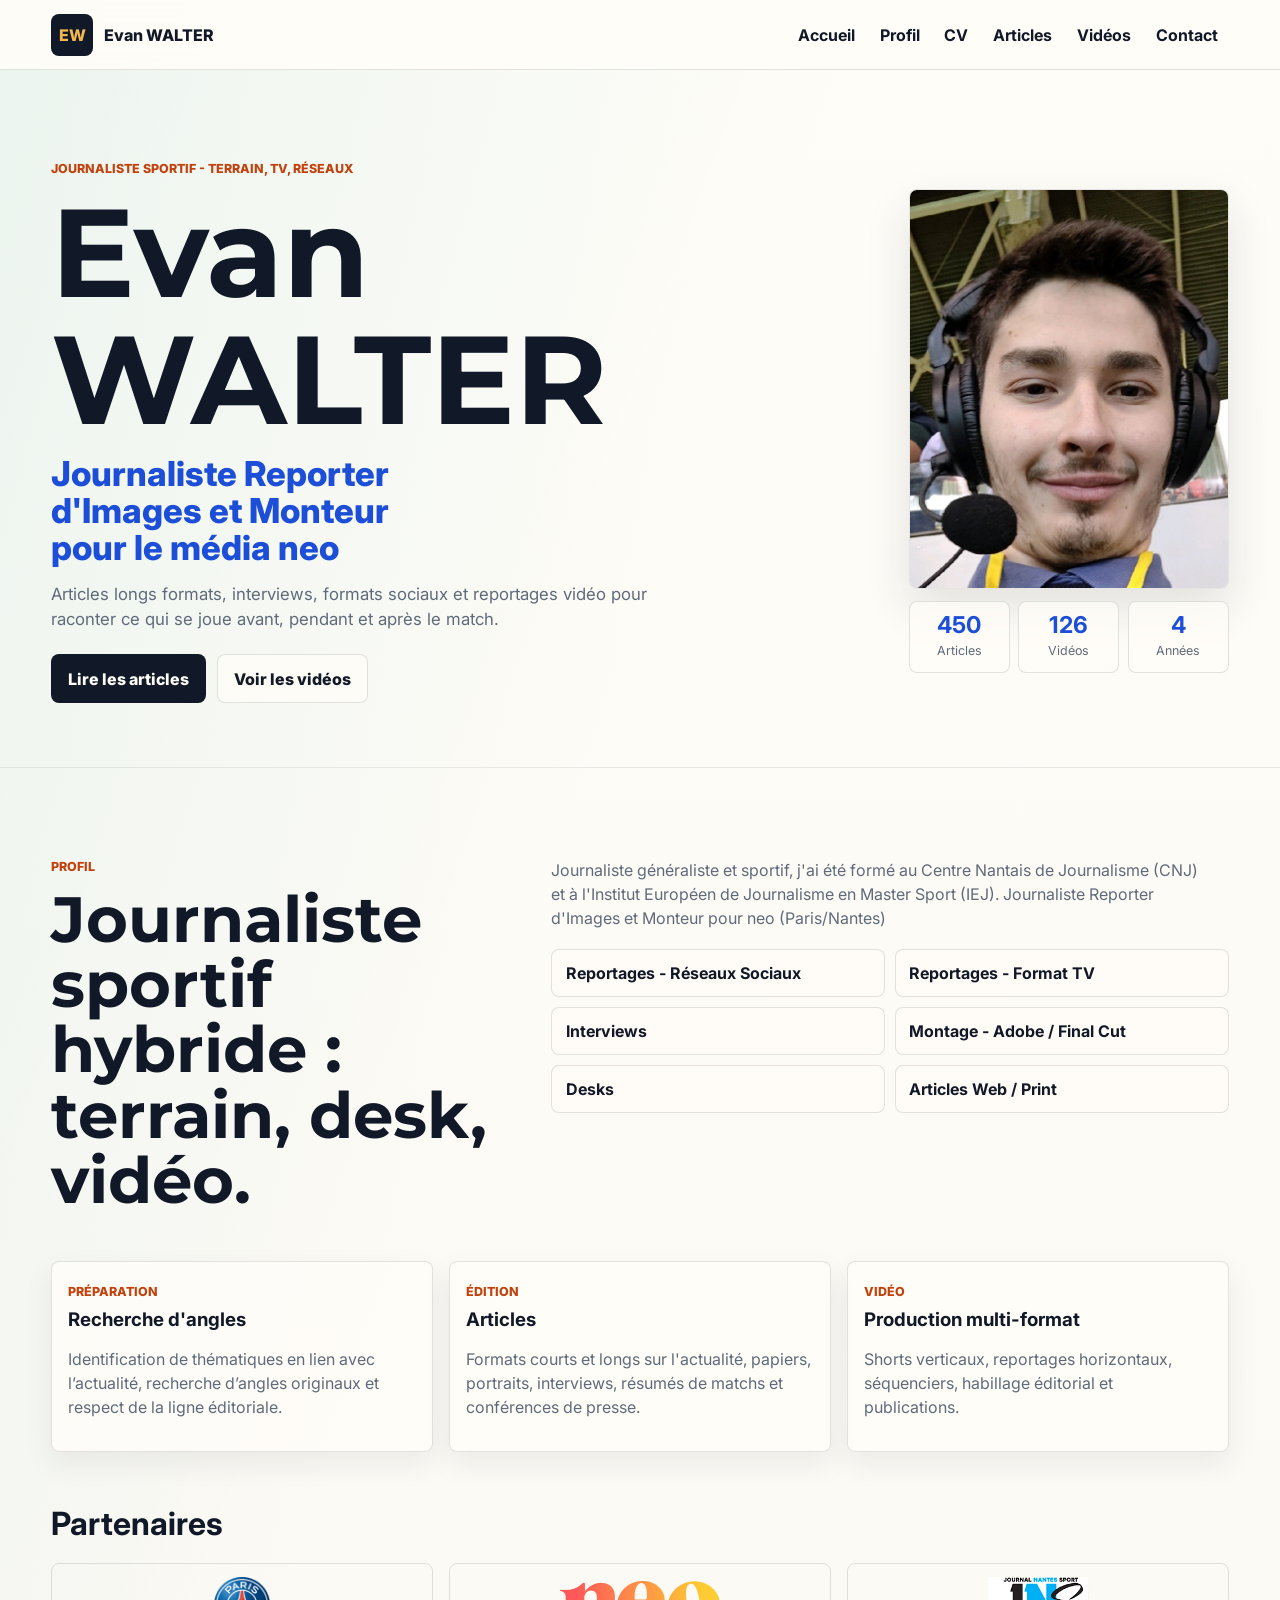
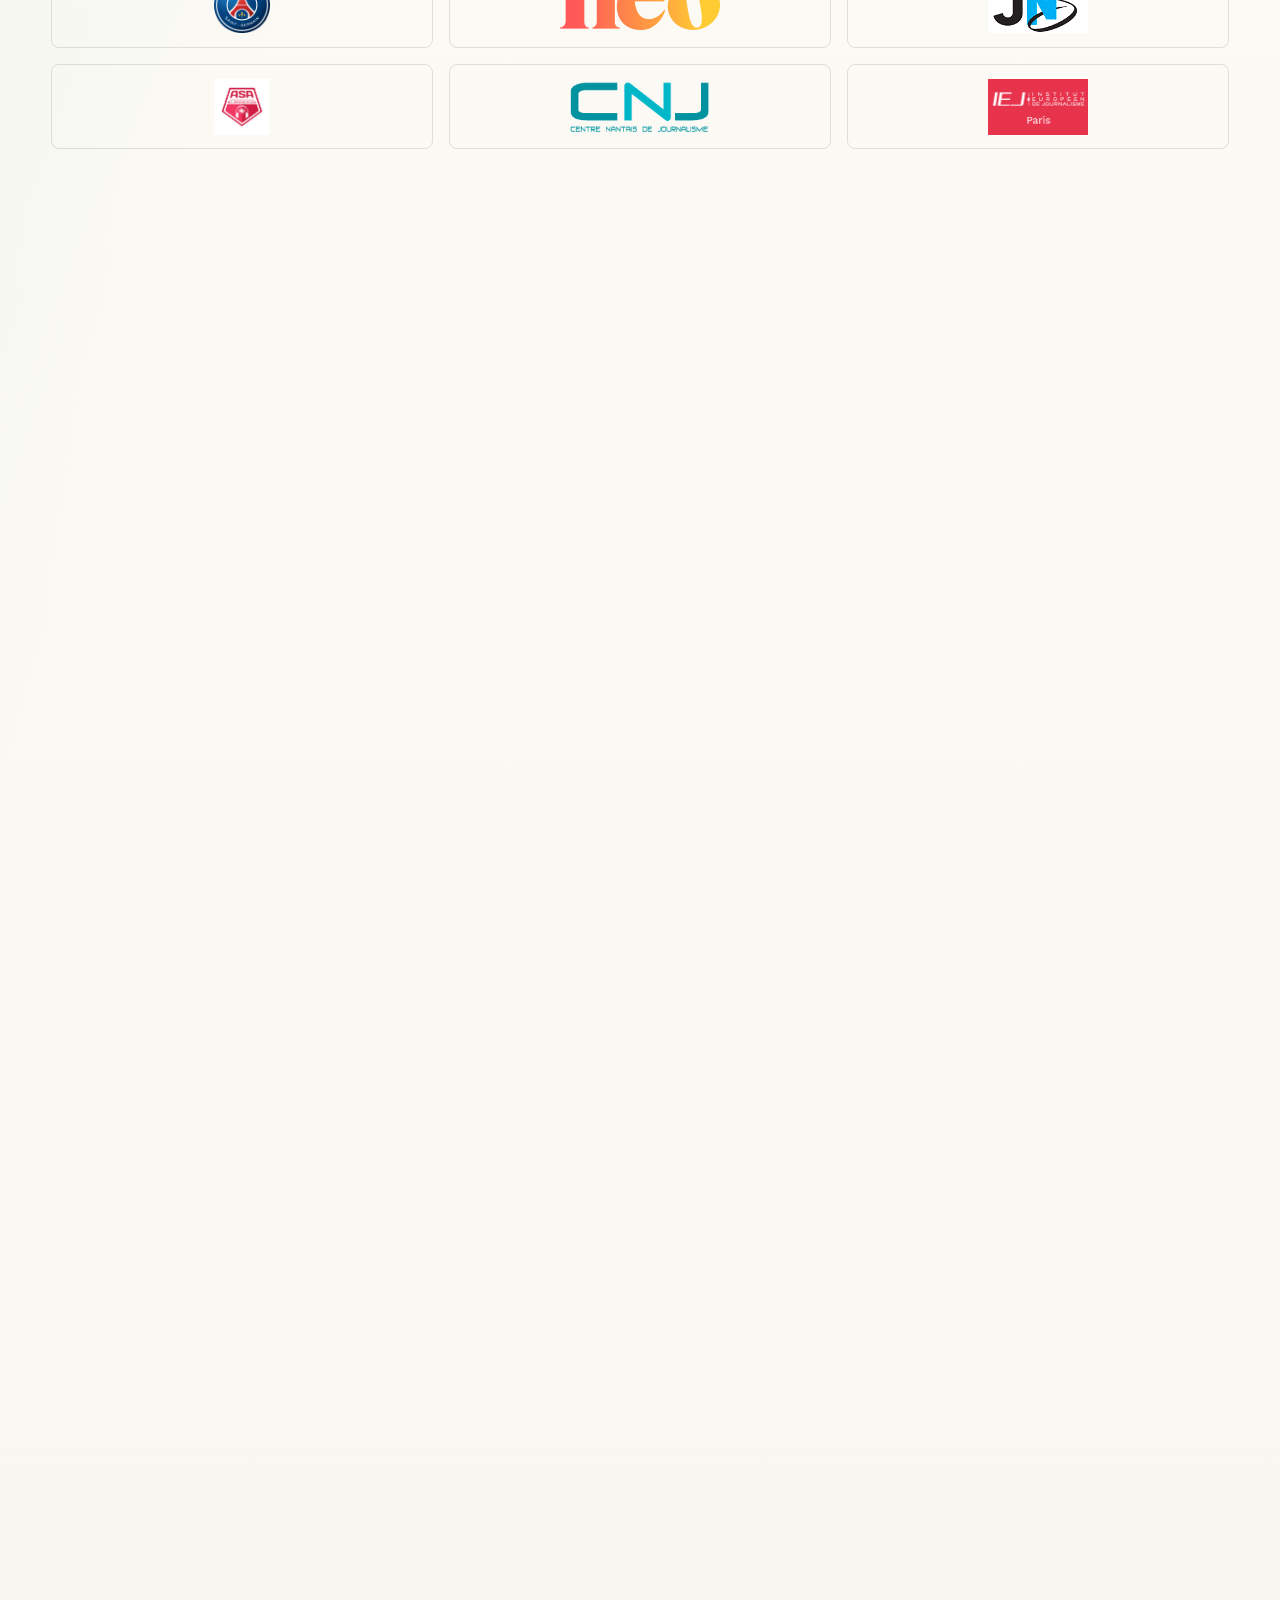
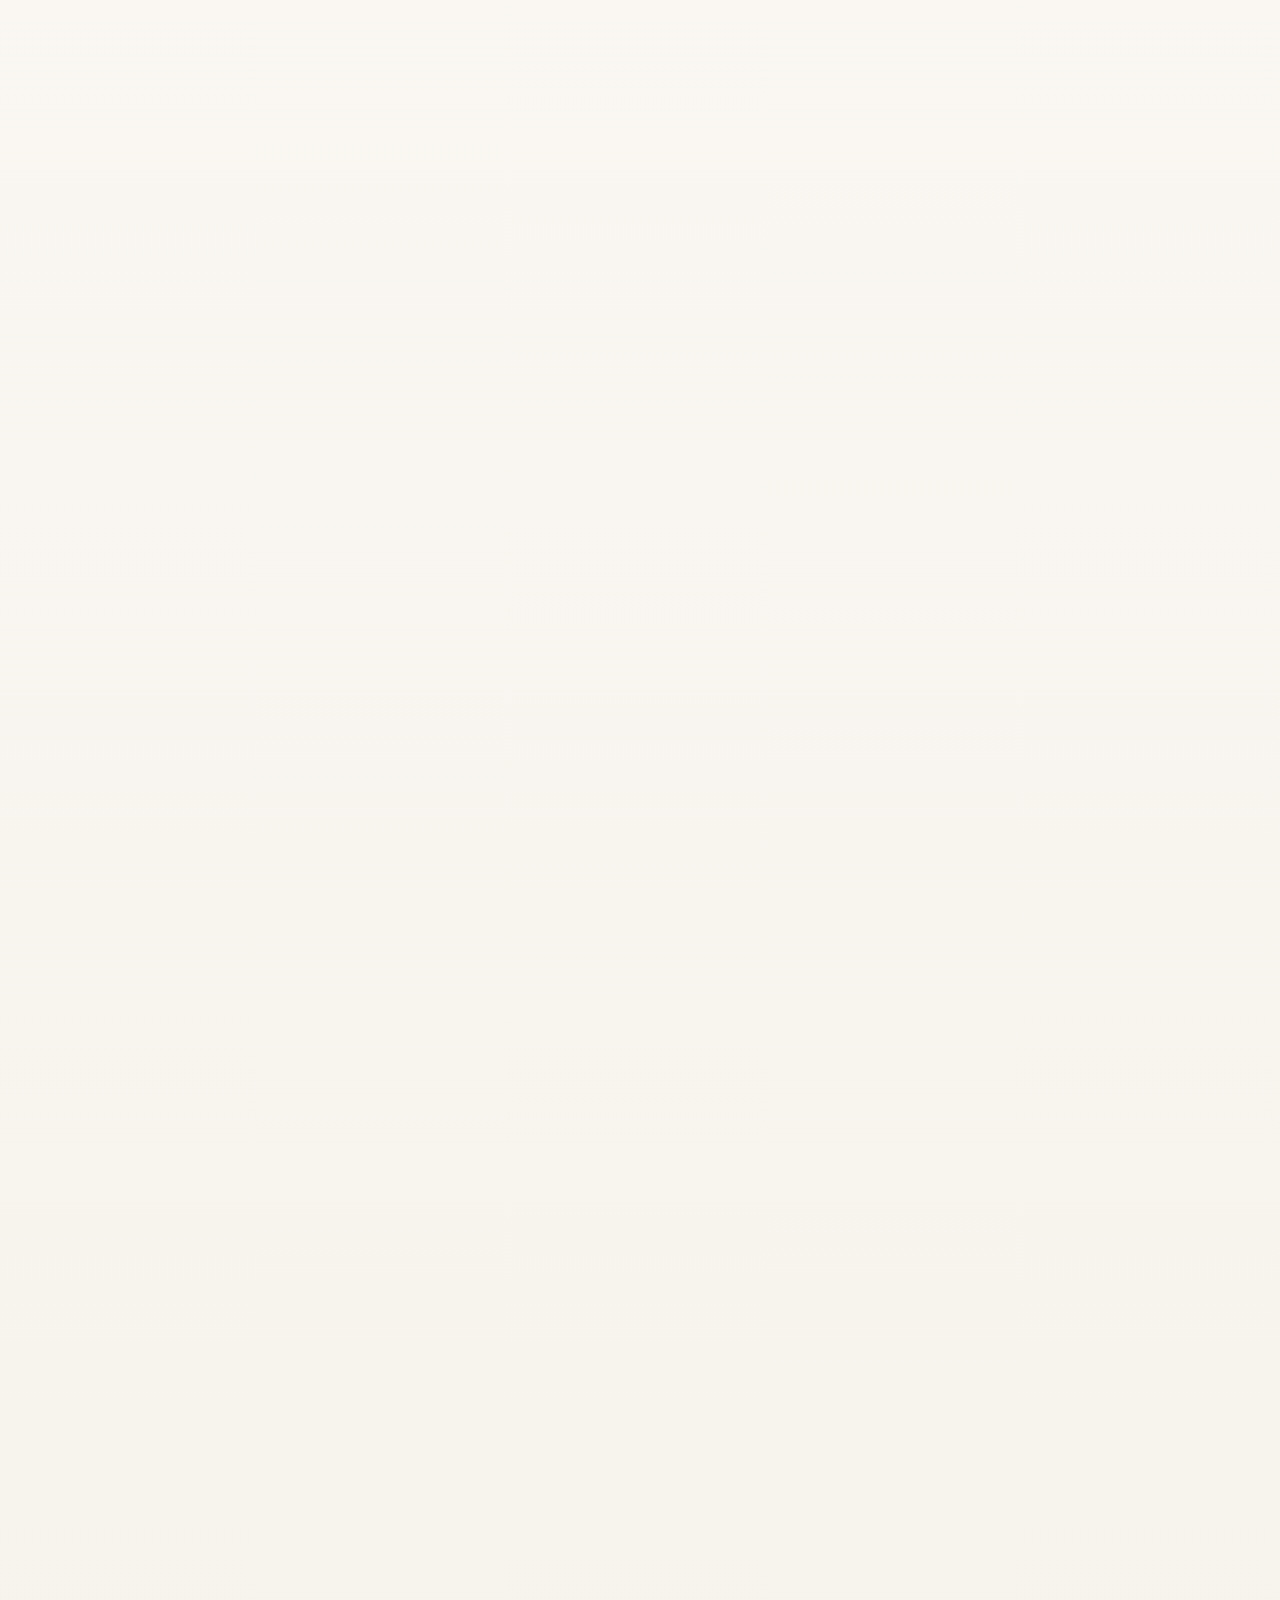
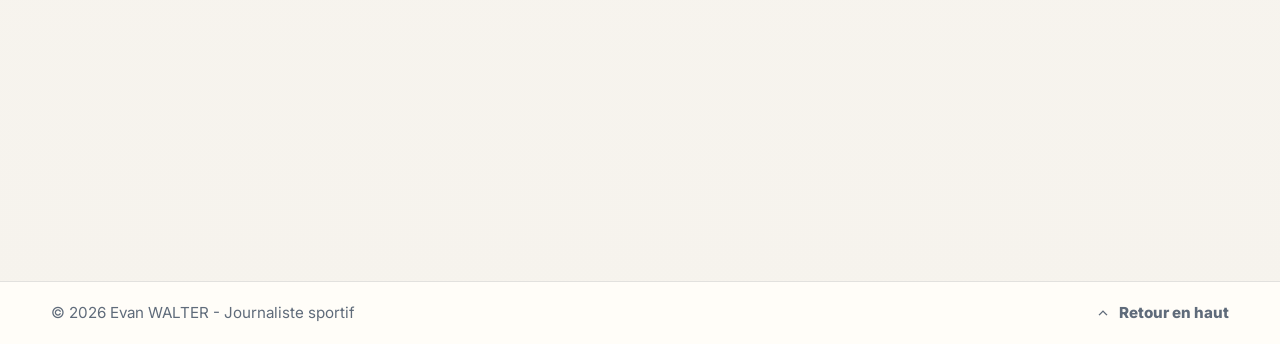
==== index.html @ ab0a1d10 "add: prettier" ====
<!doctype html>
<html lang="fr">
  <head>
    <meta charset="utf-8" />
    <meta name="viewport" content="width=device-width,initial-scale=1" />
    <title>Evan WALTER - Journaliste sportif - Portfolio</title>
    <meta
      name="description"
      content="Portfolio de Evan WALTER, journaliste sportif : articles, reportages, formats courts et collaborations éditoriales."
    />
    <meta name="referrer" content="strict-origin-when-cross-origin" />
    <link rel="preconnect" href="https://fonts.googleapis.com" />
    <link rel="preconnect" href="https://fonts.gstatic.com" crossorigin />
    <link
      href="https://fonts.googleapis.com/css2?family=Inter:wght@300;400;600;700;800&family=Montserrat:wght@700;800&display=swap"
      rel="stylesheet"
    />
    <link rel="stylesheet" href="main.css" />
    <link rel="apple-touch-icon" sizes="180x180" href="favicon/apple-touch-icon.png" />
    <link rel="icon" type="image/png" sizes="32x32" href="favicon/favicon-32x32.png" />
    <link rel="icon" type="image/png" sizes="16x16" href="favicon/favicon-16x16.png" />
    <link rel="shortcut icon" href="favicon/favicon.ico" />
    <link rel="manifest" href="favicon/site.webmanifest" />
    <meta name="theme-color" content="#0d9488" />
  </head>
  <body>
    <header class="site-header" role="banner">
      <div class="container header-grid">
        <a class="logo" href="#home" aria-label="Accueil">
          <span class="logo-mark" aria-hidden="true">EW</span>
          <span class="logo-text">Evan WALTER</span>
        </a>

        <nav class="main-nav" role="navigation" aria-label="Navigation principale">
          <button id="nav-toggle" class="nav-toggle" aria-expanded="false" aria-controls="menu">
            Menu
          </button>
          <ul id="menu" class="menu">
            <li><a href="#home">Accueil</a></li>
            <li><a href="#about">Profil</a></li>
            <li>
              <a href="CV/CV%20-%20Evan%20WALTER.pdf" target="_blank" rel="noopener">CV</a>
            </li>
            <li><a href="#articles">Articles</a></li>
            <li><a href="#videos">Vidéos</a></li>
            <li><a href="#contact">Contact</a></li>
          </ul>
        </nav>
      </div>
    </header>

    <main id="main" class="site-main">
      <section id="home" class="hero">
        <div class="container hero-grid">
          <div class="hero-content reveal">
            <p class="eyebrow">Journaliste sportif - Terrain, TV, Réseaux</p>
            <h1 class="hero-title">Evan WALTER</h1>
            <p class="hero-subtitle">Journaliste Reporter d'Images et Monteur pour le média neo</p>
            <p class="lead">
              Articles longs formats, interviews, formats sociaux et reportages vidéo pour raconter
              ce qui se joue avant, pendant et après le match.
            </p>
            <div class="hero-cta">
              <a class="btn btn-primary" href="#articles">Lire les articles</a>
              <a class="btn btn-outline" href="#videos">Voir les vidéos</a>
            </div>
          </div>

          <aside class="hero-aside reveal" aria-label="Portrait et chiffres clés">
            <figure class="profile-figure">
              <img
                src="./images/portrait_ew.png"
                alt="Portrait de Evan Walter"
                width="640"
                height="640"
              />
            </figure>
            <ul class="stats">
              <li><strong data-count="450">450</strong><span>Articles</span></li>
              <li><strong data-count="126">126</strong><span>Vidéos</span></li>
              <li><strong data-count="4">4</strong><span>Années</span></li>
            </ul>
          </aside>
        </div>
      </section>

      <section id="about" class="about reveal">
        <div class="container section-grid">
          <div class="section-heading">
            <p class="eyebrow">Profil</p>
            <h2>Journaliste sportif hybride : terrain, desk, vidéo.</h2>
          </div>

          <div class="about-copy">
            <p>
              Journaliste généraliste et sportif, j'ai été formé au Centre Nantais de Journalisme
              (CNJ) et à l'Institut Européen de Journalisme en Master Sport (IEJ). Journaliste
              Reporter d'Images et Monteur pour neo (Paris/Nantes)
            </p>
            <div class="pill-grid" aria-label="Compétences">
              <span>Reportages - Réseaux Sociaux</span>
              <span>Reportages - Format TV</span>
              <span>Interviews</span>
              <span>Montage - Adobe / Final Cut</span>
              <span>Desks</span>
              <span>Articles Web / Print</span>
            </div>
          </div>
        </div>

        <div id="about-more" class="container more-panel">
          <div class="timeline">
            <article>
              <span>Préparation</span>
              <h3>Recherche d'angles</h3>
              <p>
                Identification de thématiques en lien avec l’actualité, recherche d’angles originaux
                et respect de la ligne éditoriale.
              </p>
            </article>
            <article>
              <span>Édition</span>
              <h3>Articles</h3>
              <p>
                Formats courts et longs sur l'actualité, papiers, portraits, interviews, résumés de
                matchs et conférences de presse.
              </p>
            </article>
            <article>
              <span>Vidéo</span>
              <h3>Production multi-format</h3>
              <p>
                Shorts verticaux, reportages horizontaux, séquenciers, habillage éditorial et
                publications.
              </p>
            </article>
          </div>
        </div>

        <div id="partners" class="container more-panel" aria-label="Partenaires">
          <div class="subsection-heading">
            <h3>Partenaires</h3>
          </div>

          <div class="collection-grid partners-grid" aria-hidden="false">
            <article class="compact-card">
              <a
                href="https://www.psg.fr"
                target="_blank"
                rel="noopener noreferrer"
                aria-label="Paris Saint-Germain"
              >
                <img src="./images/psg_logo.png" alt="Logo Paris Saint-Germain" loading="lazy" />
              </a>
            </article>

            <article class="compact-card">
              <a
                href="https://neo.tv/"
                target="_blank"
                rel="noopener noreferrer"
                aria-label="Neo TV"
              >
                <img src="./images/neo_logo.png" alt="Logo Neo TV" loading="lazy" />
              </a>
            </article>

            <article class="compact-card">
              <a
                href="https://nantessport.fr/"
                target="_blank"
                rel="noopener noreferrer"
                aria-label="Nantes Sport"
              >
                <img src="./images/jns_logo.png" alt="Logo Nantes Sport" loading="lazy" />
              </a>
            </article>

            <article class="compact-card">
              <a
                href="https://asaaudiodescription.wordpress.com/"
                target="_blank"
                rel="noopener noreferrer"
                aria-label="ASA Media"
              >
                <img src="./images/asa_logo.png" alt="Logo ASA" loading="lazy" />
              </a>
            </article>

            <article class="compact-card">
              <a
                href="https://cnj44.fr/"
                target="_blank"
                rel="noopener noreferrer"
                aria-label="CNJ 44"
              >
                <img src="./images/cnj44_logo.png" alt="Logo CNJ 44" loading="lazy" />
              </a>
            </article>

            <article class="compact-card">
              <a
                href="https://iej.eu/campus/paris"
                target="_blank"
                rel="noopener noreferrer"
                aria-label="IEJ Paris"
              >
                <img src="./images/iej_paris_logo.png" alt="Logo IEJ Paris" loading="lazy" />
              </a>
            </article>
          </div>
        </div>
      </section>

      <section id="articles" class="works reveal">
        <div class="container section-top">
          <div>
            <p class="eyebrow">Articles</p>
            <h2>Dernières publications</h2>
          </div>
          <div class="section-actions">
            <button
              class="icon-btn carousel-control"
              type="button"
              data-carousel-prev="articles-track"
              aria-controls="articles-track"
              aria-label="Article précédent"
            >
              <span aria-hidden="true">‹</span>
            </button>
            <button
              class="icon-btn carousel-control"
              type="button"
              data-carousel-next="articles-track"
              aria-controls="articles-track"
              aria-label="Article suivant"
            >
              <span aria-hidden="true">›</span>
            </button>
            <a class="btn btn-outline" href="articles.html">Voir plus</a>
          </div>
        </div>

        <div class="container">
          <div
            class="article-carousel"
            data-carousel
            data-carousel-autoplay="4500"
            data-carousel-singular="Article"
            data-carousel-plural="Articles"
            data-carousel-dot-label="Afficher les articles à partir de l'article"
          >
            <div class="rail" aria-label="Articles récents">
              <div id="articles-track" class="rail-track" tabindex="0">
                <article class="card">
                  <img
                    src="https://media.psg.fr/image/upload/w_1921,c_fill,g_auto,ar_3:2/f_avif,q_75/_am29025_q5d5ph"
                    alt="Marquinhos en interview"
                    loading="lazy"
                  />
                  <div class="card-body">
                    <p class="meta">
                      <span>Interview</span> -
                      <time datetime="2025-06-08">8 juin 2025</time>
                    </p>
                    <h3>Marquinhos : "Une aventure palpitante"</h3>
                    <p>
                      Un entretien autour des enjeux sportifs et de l'état d'esprit parisien avant
                      une compétition majeure.
                    </p>
                    <a
                      class="card-link"
                      href="https://www.psg.fr/content/marquinhos-participer-a-cette-competition-va-etre-une-aventure-palpitante"
                      target="_blank"
                      rel="noopener"
                      >Lire l'article</a
                    >
                  </div>
                </article>

                <article class="card">
                  <img
                    src="https://media.psg.fr/image/upload/w_1921,c_fill,g_auto,ar_3:2/f_avif,q_75/visuel-quadruple-169_uxd8ih"
                    alt="Célébration du quadruple parisien"
                    loading="lazy"
                  />
                  <div class="card-body">
                    <p class="meta">
                      <span>Football</span> -
                      <time datetime="2025-06-08">8 juin 2025</time>
                    </p>
                    <h3>Un quadruple historique pour le Paris Saint-Germain</h3>
                    <p>
                      Une saison, quatre trophées : retour sur une performance collective majeure.
                    </p>
                    <a
                      class="card-link"
                      href="https://www.psg.fr/content/un-quadruple-historique-pour-le-paris-saint-germain"
                      target="_blank"
                      rel="noopener"
                      >Lire l'article</a
                    >
                  </div>
                </article>

                <article class="card">
                  <img
                    src="https://media.psg.fr/image/upload/w_1081,c_fill,g_auto,ar_3:2/f_avif,q_75/gettyimages-2219233230_yzesf4"
                    alt="Ballon de la Coupe du Monde des Clubs"
                    loading="lazy"
                  />
                  <div class="card-body">
                    <p class="meta">
                      <span>Explicatif</span> -
                      <time datetime="2025-06-14">14 juin 2025</time>
                    </p>
                    <h3>Coupe du Monde des Clubs : mode d'emploi</h3>
                    <p>Les clés de lecture d'une nouvelle compétition internationale.</p>
                    <a
                      class="card-link"
                      href="https://www.psg.fr/content/coupe-du-monde-des-clubs-mode-demploi"
                      target="_blank"
                      rel="noopener"
                      >Lire l'article</a
                    >
                  </div>
                </article>

                <article class="card">
                  <img
                    src="https://media.psg.fr/image/upload/w_1921,c_fill,g_auto,ar_3:2/f_avif,q_75/_am18492_dsx9c1nq_ptufbw"
                    alt="Luis Enrique interview"
                    loading="lazy"
                  />
                  <div class="card-body">
                    <p class="meta">
                      <span>Interview</span> -
                      <time datetime="2025-06-08">8 juin 2025</time>
                    </p>
                    <h3>
                      Luis Enrique : « Je suis persuadé que cette compétition sera passionnante »
                    </h3>
                    <p>
                      Luis Enrique se plonge dans cette nouvelle compétition, au micro de la FIFA.
                    </p>
                    <a
                      class="card-link"
                      href="https://www.psg.fr/content/luis-enrique-je-suis-persuade-que-cette-competition-sera-passionnante"
                      >Lire l'article</a
                    >
                  </div>
                </article>

                <article class="card">
                  <img
                    src="https://media.psg.fr/image/upload/w_1921,c_fill,g_auto,ar_3:2/f_avif,q_75/vitinha-portugal_gcl9sk"
                    alt="Bilan de la semaine internationale"
                    loading="lazy"
                  />
                  <div class="card-body">
                    <p class="meta">
                      <span>Sélection</span> -
                      <time datetime="2025-06-14">14 juin 2025</time>
                    </p>
                    <h3>Bilan de la semaine internationale</h3>
                    <p>Découvrez le bilan de cette trêve internationale.</p>
                    <a
                      class="card-link"
                      href="https://www.psg.fr/content/bilan-de-la-semaine-internationale"
                      >Lire l'article</a
                    >
                  </div>
                </article>

                <article class="card">
                  <img
                    src="https://media.psg.fr/image/upload/w_1921,c_fill,g_auto,ar_3:2/f_avif,q_75/barcola-france-4_acxjjt"
                    alt="Joueur parisien en sélection"
                    loading="lazy"
                  />
                  <div class="card-body">
                    <p class="meta">
                      <span>Sélection</span> -
                      <time datetime="2025-06-08">8 juin 2025</time>
                    </p>
                    <h3>Le programme de la semaine internationale</h3>
                    <p>Dix-huit Parisiens appelés avec leur sélection nationale.</p>
                    <a
                      class="card-link"
                      href="https://www.psg.fr/content/le-programme-de-la-semaine-internationale"
                      target="_blank"
                      rel="noopener"
                      >Lire l'article</a
                    >
                  </div>
                </article>
              </div>
            </div>
            <div class="carousel-footer">
              <p class="carousel-status" aria-live="polite">Articles récents</p>
              <div class="carousel-dots" aria-label="Navigation des articles"></div>
            </div>
          </div>
        </div>
      </section>

      <section id="videos" class="videos reveal">
        <div class="container section-top">
          <div>
            <p class="eyebrow">Vidéos</p>
            <h2>Formats sociaux et reportages</h2>
          </div>
        </div>

        <div class="container video-section">
          <div class="subsection-heading">
            <h3>Vidéos réseaux sociaux</h3>
            <div class="section-actions">
              <button
                class="icon-btn carousel-control"
                type="button"
                data-carousel-prev="shorts-track"
                aria-controls="shorts-track"
                aria-label="Vidéo précédente"
              >
                <span aria-hidden="true">‹</span>
              </button>
              <button
                class="icon-btn carousel-control"
                type="button"
                data-carousel-next="shorts-track"
                aria-controls="shorts-track"
                aria-label="Vidéo suivante"
              >
                <span aria-hidden="true">›</span>
              </button>
            </div>
          </div>

          <div
            class="video-carousel vertical-video-carousel"
            data-carousel
            data-carousel-autoplay="5200"
            data-carousel-singular="Vidéo"
            data-carousel-plural="Vidéos"
            data-carousel-dot-label="Afficher les vidéos à partir de la vidéo"
          >
            <div class="rail" aria-label="Vidéos réseaux sociaux">
              <div id="shorts-track" class="rail-track shorts-track" tabindex="0">
                <article class="short-card" data-carousel-item>
                  <div
                    class="video-embed video-embed-portrait"
                    data-video-id="7XzrwSlrxM0"
                    data-title="Trente tonnes de pommes de terre devant l'Assemblée nationale"
                    data-url="https://www.youtube.com/shorts/7XzrwSlrxM0"
                  >
                    <img
                      src="./images/short_potato.png"
                      alt="Miniature du reportage court devant l'Assemblée nationale"
                      loading="lazy"
                    />
                    <button
                      class="play-overlay"
                      type="button"
                      aria-label="Lire le reportage court devant l'Assemblée nationale"
                    >
                      <span aria-hidden="true">▶</span>
                    </button>
                  </div>
                  <h4>Reportage court devant l'Assemblée nationale</h4>
                  <a
                    class="video-fallback"
                    href="https://www.youtube.com/shorts/7XzrwSlrxM0"
                    target="_blank"
                    rel="noopener"
                    >Ouvrir sur YouTube</a
                  >
                </article>

                <article class="short-card" data-carousel-item>
                  <div
                    class="video-embed video-embed-portrait"
                    data-video-id="28LAye9Mpcw"
                    data-title="Le nouveau maillot Capitolium"
                    data-url="https://www.youtube.com/shorts/28LAye9Mpcw"
                  >
                    <img
                      src="./images/short_toulouse.png"
                      alt="Miniature de la vidéo Le nouveau maillot Capitolium"
                      loading="lazy"
                    />
                    <button
                      class="play-overlay"
                      type="button"
                      aria-label="Lire la vidéo Le nouveau maillot Capitolium"
                    >
                      <span aria-hidden="true">▶</span>
                    </button>
                  </div>
                  <h4>Le nouveau maillot Capitolium</h4>
                  <a
                    class="video-fallback"
                    href="https://www.youtube.com/shorts/28LAye9Mpcw"
                    target="_blank"
                    rel="noopener"
                    >Ouvrir sur YouTube</a
                  >
                </article>

                <article class="short-card" data-carousel-item>
                  <div
                    class="video-embed video-embed-portrait"
                    data-video-id="HNdbooxY8VY"
                    data-title="L’histoire de la maison Petrossian"
                    data-url="https://www.youtube.com/shorts/HNdbooxY8VY"
                  >
                    <img
                      src="./images/short_petrossian.png"
                      alt="Miniature de la vidéo L’histoire de la maison Petrossian"
                      loading="lazy"
                    />
                    <button
                      class="play-overlay"
                      type="button"
                      aria-label="Lire la vidéo L’histoire de la maison Petrossian"
                    >
                      <span aria-hidden="true">▶</span>
                    </button>
                  </div>
                  <h4>Reportage court : l’histoire de la maison Petrossian</h4>
                  <a
                    class="video-fallback"
                    href="https://www.youtube.com/shorts/HNdbooxY8VY"
                    target="_blank"
                    rel="noopener"
                    >Ouvrir sur YouTube</a
                  >
                </article>

                <article class="short-card" data-carousel-item>
                  <div
                    class="video-embed video-embed-portrait"
                    data-video-id="Na2zaCiiEYk"
                    data-title="Haroun nous a dévoilé son coin de France préféré"
                    data-url="https://www.youtube.com/watch?v=Na2zaCiiEYk"
                  >
                    <img
                      src="./images/short_haroun.png"
                      alt="Miniature de la vidéo Haroun nous a dévoilé son coin de France préféré"
                      loading="lazy"
                    />
                    <button
                      class="play-overlay"
                      type="button"
                      aria-label="Lire la vidéo Haroun nous a dévoilé son coin de France préféré"
                    >
                      <span aria-hidden="true">▶</span>
                    </button>
                  </div>
                  <h4>Haroun nous a dévoilé son coin de France préféré</h4>
                  <a
                    class="video-fallback"
                    href="https://www.youtube.com/watch?v=Na2zaCiiEYk"
                    target="_blank"
                    rel="noopener"
                    >Ouvrir sur YouTube</a
                  >
                </article>

                <article class="short-card" data-carousel-item>
                  <div
                    class="video-embed video-embed-portrait"
                    data-video-id="U5zGNkrQs1A"
                    data-title="Petit cours d'expressions corses au Salon de l’agriculture 📚"
                    data-url="https://www.youtube.com/watch?v=U5zGNkrQs1A"
                  >
                    <img
                      src="./images/short_corse.png"
                      alt="Miniature de la vidéo Petit cours d'expressions corses au Salon de l’agriculture 📚"
                      loading="lazy"
                    />
                    <button
                      class="play-overlay"
                      type="button"
                      aria-label="Lire la vidéo Petit cours d'expressions corses au Salon de l’agriculture 📚"
                    >
                      <span aria-hidden="true">▶</span>
                    </button>
                  </div>
                  <h4>Petit cours d'expressions corses au Salon de l’agriculture 📚</h4>
                  <a
                    class="video-fallback"
                    href="https://www.youtube.com/watch?v=U5zGNkrQs1A"
                    target="_blank"
                    rel="noopener"
                    >Ouvrir sur YouTube</a
                  >
                </article>
              </div>
            </div>
            <div class="carousel-footer">
              <p class="carousel-status" aria-live="polite">Vidéos récentes</p>
              <div class="carousel-dots" aria-label="Navigation des vidéos"></div>
            </div>
          </div>
        </div>

        <div id="videos-more" class="container more-panel video-section">
          <div class="subsection-heading">
            <h3>Reportages sportifs</h3>
            <div class="section-actions">
              <button
                class="icon-btn carousel-control"
                type="button"
                data-carousel-prev="reports-track"
                aria-controls="reports-track"
                aria-label="Reportage précédent"
              >
                <span aria-hidden="true">‹</span>
              </button>
              <button
                class="icon-btn carousel-control"
                type="button"
                data-carousel-next="reports-track"
                aria-controls="reports-track"
                aria-label="Reportage suivant"
              >
                <span aria-hidden="true">›</span>
              </button>
            </div>
          </div>

          <div
            class="video-carousel report-carousel"
            data-carousel
            data-carousel-autoplay="6200"
            data-carousel-singular="Reportage"
            data-carousel-plural="Reportages"
            data-carousel-dot-label="Afficher les reportages à partir du reportage"
          >
            <div class="rail" aria-label="Vidéos reportage">
              <div id="reports-track" class="rail-track reports-track" tabindex="0">
                <article class="report-card" data-carousel-item>
                  <div class="video-frame">
                    <div
                      class="video-embed video-embed-landscape"
                      data-video-id="1TNQjmZxbrw"
                      data-title="Youth League : Les jeunes du FCN arrache dans la douleur une place dans le Final Four !!!"
                      data-url="https://www.youtube.com/watch?v=1TNQjmZxbrw"
                    >
                      <img
                        src="https://i.ytimg.com/vi/1TNQjmZxbrw/hqdefault.jpg"
                        alt="Miniature du reportage Youth League : Les jeunes du FCN arrache dans la douleur une place dans le Final Four !!!"
                        loading="lazy"
                      />
                      <button
                        class="play-overlay"
                        type="button"
                        aria-label="Lire le reportage Youth League : Les jeunes du FCN arrache dans la douleur une place dans le Final Four !!!"
                      >
                        <span aria-hidden="true">▶</span>
                      </button>
                    </div>
                  </div>
                  <div>
                    <p class="meta">Reportage - format paysage</p>
                    <h4>
                      Youth League : Les jeunes du FCN arrachent dans la douleur une place dans le
                      Final Four !!!
                    </h4>
                    <p>13 mars 2024</p>
                    <a
                      class="video-fallback"
                      href="https://www.youtube.com/watch?v=1TNQjmZxbrw"
                      target="_blank"
                      rel="noopener"
                      >Ouvrir sur YouTube</a
                    >
                  </div>
                </article>

                <article class="report-card" data-carousel-item>
                  <div class="video-frame">
                    <div
                      class="video-embed video-embed-landscape"
                      data-video-id="hlT1KX9RAzw"
                      data-title="MSL : Volley-ball : Le NRMV assure sa deuxième place et rend un bel hommage à son manager général"
                      data-url="https://www.youtube.com/watch?v=hlT1KX9RAzw"
                    >
                      <img
                        src="https://i.ytimg.com/vi/hlT1KX9RAzw/hqdefault.jpg"
                        alt="Miniature du reportage MSL : Volley-ball : Le NRMV assure sa deuxième place et rend un bel hommage à son manager général"
                        loading="lazy"
                      />
                      <button
                        class="play-overlay"
                        type="button"
                        aria-label="Lire le reportage MSL : Volley-ball : Le NRMV assure sa deuxième place et rend un bel hommage à son manager général"
                      >
                        <span aria-hidden="true">▶</span>
                      </button>
                    </div>
                  </div>
                  <div>
                    <p class="meta">Reportage - format paysage</p>
                    <h4>
                      MSL : Volley-ball : Le NRMV assure sa deuxième place et rend un bel hommage à
                      son manager général
                    </h4>
                    <p>17 mars 2024</p>
                    <a
                      class="video-fallback"
                      href="https://www.youtube.com/watch?v=hlT1KX9RAzw"
                      target="_blank"
                      rel="noopener"
                      >Ouvrir sur YouTube</a
                    >
                  </div>
                </article>

                <article class="report-card" data-carousel-item>
                  <div class="video-frame">
                    <div
                      class="video-embed video-embed-landscape"
                      data-video-id="i1qa4wsTkyk"
                      data-title="JO 2024 : Le CREPS fêtait la cérémonie d'ouverture des JOP de Paris !"
                      data-url="https://www.youtube.com/watch?v=i1qa4wsTkyk"
                    >
                      <img
                        src="https://i.ytimg.com/vi/i1qa4wsTkyk/hqdefault.jpg"
                        alt="Miniature du reportage JO 2024 : Le CREPS fêtait la cérémonie d'ouverture des JOP de Paris !"
                        loading="lazy"
                      />
                      <button
                        class="play-overlay"
                        type="button"
                        aria-label="Lire le reportage JO 2024 : Le CREPS fêtait la cérémonie d'ouverture des JOP de Paris !"
                      >
                        <span aria-hidden="true">▶</span>
                      </button>
                    </div>
                  </div>
                  <div>
                    <p class="meta">Reportage - format paysage</p>
                    <h4>JO 2024 : Le CREPS fêtait la cérémonie d'ouverture des JOP de Paris !</h4>
                    <p>1er août 2024</p>
                    <a
                      class="video-fallback"
                      href="https://www.youtube.com/watch?v=i1qa4wsTkyk"
                      target="_blank"
                      rel="noopener"
                      >Ouvrir sur YouTube</a
                    >
                  </div>
                </article>

                <article class="report-card" data-carousel-item>
                  <div class="video-frame">
                    <div
                      class="video-embed video-embed-landscape"
                      data-video-id="m287uJnG30w"
                      data-title="Volley-ball : CEV Challenge CUP : Les Neptunes disent adieu au titre européen, Novara est sacrée"
                      data-url="https://www.youtube.com/watch?v=m287uJnG30w"
                    >
                      <img
                        src="https://i.ytimg.com/vi/m287uJnG30w/hqdefault.jpg"
                        alt="Miniature du reportage Volley-ball : CEV Challenge CUP : Les Neptunes disent adieu au titre européen, Novara est sacrée"
                        loading="lazy"
                      />
                      <button
                        class="play-overlay"
                        type="button"
                        aria-label="Lire le reportage Volley-ball : CEV Challenge CUP : Les Neptunes disent adieu au titre européen, Novara est sacrée"
                      >
                        <span aria-hidden="true">▶</span>
                      </button>
                    </div>
                  </div>
                  <div>
                    <p class="meta">Reportage - format paysage</p>
                    <h4>
                      Volley-ball : CEV Challenge CUP : Les Neptunes disent adieu au titre européen,
                      Novara est sacrée
                    </h4>
                    <p>29 février 2024</p>
                    <a
                      class="video-fallback"
                      href="https://www.youtube.com/watch?v=m287uJnG30w"
                      target="_blank"
                      rel="noopener"
                      >Ouvrir sur YouTube</a
                    >
                  </div>
                </article>

                <article class="report-card" data-carousel-item>
                  <div class="video-frame">
                    <div
                      class="video-embed video-embed-landscape"
                      data-video-id="tcjIBZgMTDY"
                      data-title="RC Lens/FC Nantes (10e j - Ligue 1) : En immersion à Bollaert avec les supporters nantais"
                      data-url="https://www.youtube.com/watch?v=tcjIBZgMTDY"
                    >
                      <img
                        src="https://i.ytimg.com/vi/tcjIBZgMTDY/hqdefault.jpg"
                        alt="Miniature du reportage RC Lens/FC Nantes (10e j - Ligue 1) : En immersion à Bollaert avec les supporters nantais"
                        loading="lazy"
                      />
                      <button
                        class="play-overlay"
                        type="button"
                        aria-label="Lire le reportage RC Lens/FC Nantes (10e j - Ligue 1) : En immersion à Bollaert avec les supporters nantais"
                      >
                        <span aria-hidden="true">▶</span>
                      </button>
                    </div>
                  </div>
                  <div>
                    <p class="meta">Reportage - format paysage</p>
                    <h4>
                      RC Lens/FC Nantes (10e j - Ligue 1) : En immersion à Bollaert avec les
                      supporters nantais
                    </h4>
                    <p>31 octobre 2023</p>
                    <a
                      class="video-fallback"
                      href="https://www.youtube.com/watch?v=tcjIBZgMTDY"
                      target="_blank"
                      rel="noopener"
                      >Ouvrir sur YouTube</a
                    >
                  </div>
                </article>
              </div>
            </div>
            <div class="carousel-footer">
              <p class="carousel-status" aria-live="polite">Reportage vidéo</p>
              <div class="carousel-dots" aria-label="Navigation des reportages"></div>
            </div>
          </div>
        </div>

        <div id="comments" class="container more-panel" aria-label="Commentaires">
          <div class="subsection-heading">
            <h3>Commentaires</h3>
            <div class="section-actions">
              <button
                class="icon-btn carousel-control"
                type="button"
                data-carousel-prev="comments-track"
                aria-controls="comments-track"
                aria-label="Commentaire précédent"
              >
                <span aria-hidden="true">‹</span>
              </button>
              <button
                class="icon-btn carousel-control"
                type="button"
                data-carousel-next="comments-track"
                aria-controls="comments-track"
                aria-label="Commentaire suivant"
              >
                <span aria-hidden="true">›</span>
              </button>
            </div>
          </div>

          <div
            class="video-carousel report-carousel"
            data-carousel
            data-carousel-autoplay="6200"
            data-carousel-singular="Commentaires"
            data-carousel-plural="Commentaires"
            data-carousel-dot-label="Afficher les commentaires à partir du commentaire"
          >
            <div class="rail" aria-label="Vidéos commentaire">
              <div id="comments-track" class="rail-track comments-track" tabindex="0">
                <article class="report-card" data-carousel-item>
                  <div class="video-frame">
                    <div
                      class="video-embed video-embed-landscape"
                      data-video-id="xwVUIVXEMYo"
                      data-title="Fontenay Vendée Foot - Paris SG - Ligue 1 - Commentaires AD - Match Complet (20.12.2025)"
                      data-url="https://www.youtube.com/watch?v=xwVUIVXEMYo"
                    >
                      <img
                        src="https://i.ytimg.com/vi/xwVUIVXEMYo/hqdefault.jpg"
                        alt="Miniature du reportage Fontenay Vendée Foot - Paris SG - Ligue 1 - Commentaires AD - Match Complet (20.12.2025)"
                        loading="lazy"
                      />
                      <button
                        class="play-overlay"
                        type="button"
                        aria-label="Lire le reportage Fontenay Vendée Foot - Paris SG - Ligue 1 - Commentaires AD - Match Complet (20.12.2025)"
                      >
                        <span aria-hidden="true">▶</span>
                      </button>
                    </div>
                  </div>
                  <div>
                    <p class="meta">Commentaire - Audiodescription</p>
                    <h4>Match Coupe de France : Fontenay Vendée Foot - PSG</h4>
                    <p>21 décembre 2025</p>
                    <a
                      class="video-fallback"
                      href="https://www.youtube.com/watch?v=xwVUIVXEMYo"
                      target="_blank"
                      rel="noopener"
                      >Ouvrir sur YouTube</a
                    >
                  </div>
                </article>

                <article class="report-card" data-carousel-item>
                  <div class="video-frame">
                    <div
                      class="video-embed video-embed-landscape"
                      data-video-id="B5_HNIQsuKQ"
                      data-title="FC Nantes - RC Lens - Ligue 1 - Commentaires AD - Match Complet (23.02.2025)"
                      data-url="https://www.youtube.com/watch?v=B5_HNIQsuKQ"
                    >
                      <img
                        src="https://i.ytimg.com/vi/B5_HNIQsuKQ/hqdefault.jpg"
                        alt="Miniature du reportage FC Nantes - RC Lens - Ligue 1 - Commentaires AD - Match Complet (23.02.2025)"
                        loading="lazy"
                      />
                      <button
                        class="play-overlay"
                        type="button"
                        aria-label="Lire le reportage FC Nantes - RC Lens - Ligue 1 - Commentaires AD - Match Complet (23.02.2025)"
                      >
                        <span aria-hidden="true">▶</span>
                      </button>
                    </div>
                  </div>
                  <div>
                    <p class="meta">Commentaire - Audiodescription</p>
                    <h4>Match Ligue 1 : FC Nantes - RC Lens</h4>
                    <p>24 février 2025</p>
                    <a
                      class="video-fallback"
                      href="https://www.youtube.com/watch?v=B5_HNIQsuKQ"
                      target="_blank"
                      rel="noopener"
                      >Ouvrir sur YouTube</a
                    >
                  </div>
                </article>

                <article class="report-card" data-carousel-item>
                  <div class="video-frame">
                    <div
                      class="video-embed video-embed-landscape"
                      data-video-id="UxYSiD-pKLM"
                      data-title="FC Nantes - Lille OSC - Ligue 1 - Commentaires AD - Match Complet (15.03.2025)"
                      data-url="https://www.youtube.com/watch?v=UxYSiD-pKLM"
                    >
                      <img
                        src="https://i.ytimg.com/vi/UxYSiD-pKLM/hqdefault.jpg"
                        alt="Miniature du reportage FC Nantes - Lille OSC - Ligue 1 - Commentaires AD - Match Complet (15.03.2025)"
                        loading="lazy"
                      />
                      <button
                        class="play-overlay"
                        type="button"
                        aria-label="Lire le reportage FC Nantes - Lille OSC - Ligue 1 - Commentaires AD - Match Complet (15.03.2025)"
                      >
                        <span aria-hidden="true">▶</span>
                      </button>
                    </div>
                  </div>
                  <div>
                    <p class="meta">Commentaire - Audiodescription</p>
                    <h4>Match Ligue 1 : FC Nantes - Lille OSC</h4>
                    <p>16 mars 2025</p>
                    <a
                      class="video-fallback"
                      href="https://www.youtube.com/watch?v=UxYSiD-pKLM"
                      target="_blank"
                      rel="noopener"
                      >Ouvrir sur YouTube</a
                    >
                  </div>
                </article>
              </div>
            </div>
            <div class="carousel-footer">
              <p class="carousel-status" aria-live="polite">Commentaire vidéo</p>
              <div class="carousel-dots" aria-label="Navigation des commentaires"></div>
            </div>
          </div>
        </div>
      </section>

      <section id="contact" class="contact reveal">
        <div class="container contact-grid">
          <div>
            <p class="eyebrow">Contact</p>
            <h2>Une collaboration, un sujet, une interview ?</h2>
            <p>
              Disponible pour piges, formats vidéo, reportages terrain et contenus éditoriaux autour
              du sport.
            </p>
          </div>

          <div class="contact-actions" aria-label="Moyens de contact">
            <button
              id="copy-email"
              class="btn btn-primary"
              type="button"
              data-email="evan.walter.pro@gmail.com"
            >
              Copier l'adresse mail
            </button>
            <a
              class="linkedin-link"
              href="https://fr.linkedin.com/in/evanwltr"
              target="_blank"
              rel="noopener"
              aria-label="Ouvrir LinkedIn"
            >
              <svg viewBox="0 0 24 24" aria-hidden="true" focusable="false">
                <path
                  d="M20.45 20.45h-3.56v-5.58c0-1.33-.02-3.04-1.85-3.04-1.86 0-2.14 1.45-2.14 2.95v5.67H9.34V9h3.42v1.56h.05c.48-.9 1.64-1.85 3.37-1.85 3.61 0 4.27 2.38 4.27 5.47v6.27ZM5.32 7.43a2.06 2.06 0 1 1 0-4.12 2.06 2.06 0 0 1 0 4.12Zm1.78 13.02H3.54V9H7.1v11.45ZM22.23 0H1.77C.79 0 0 .77 0 1.72v20.56C0 23.23.79 24 1.77 24h20.46c.98 0 1.77-.77 1.77-1.72V1.72C24 .77 23.21 0 22.23 0Z"
                />
              </svg>
              <span>LinkedIn</span>
            </a>
            <p id="copy-status" class="form-status" aria-live="polite"></p>
          </div>
        </div>
      </section>
    </main>

    <footer class="site-footer">
      <div class="container footer-grid">
        <p>© <span id="year"></span> Evan WALTER - Journaliste sportif</p>
        <a href="#" class="back-to-top" aria-label="Retour en haut">
          <svg viewBox="0 0 24 24" aria-hidden="true" focusable="false">
            <path d="M7.41 15.41L12 10.83l4.59 4.58L18 14.17 12 8.17 6 14.17z"></path>
          </svg>
          <span>Retour en haut</span>
        </a>
      </div>
    </footer>

    <script defer src="main.js"></script>
  </body>
</html>
---- main.css ----
:root {
  --bg: #f6f3ed;
  --paper: #fffdf8;
  --ink: #111827;
  --muted: #5f6b7a;
  --line: rgba(17, 24, 39, 0.12);
  --teal: #0d9488;
  --blue: #1d4ed8;
  --red: #c2410c;
  --gold: #f2b84b;
  --shadow: 0 18px 45px rgba(25, 31, 44, 0.12);
  --radius: 8px;
  --max-width: 1180px;
  --focus: 0 0 0 3px rgba(13, 148, 136, 0.22);
  font-size: 16px;
}

* {
  box-sizing: border-box;
}

html {
  scroll-behavior: smooth;
}

body {
  margin: 0;
  min-height: 100%;
  color: var(--ink);
  background:
    linear-gradient(110deg, rgba(13, 148, 136, 0.08), transparent 28%),
    linear-gradient(180deg, #fffdf8 0%, var(--bg) 100%);
  font-family:
    Inter,
    system-ui,
    -apple-system,
    BlinkMacSystemFont,
    'Segoe UI',
    sans-serif;
  line-height: 1.5;
  -webkit-font-smoothing: antialiased;
}

img,
iframe,
svg {
  max-width: 100%;
}

a {
  color: inherit;
}

button,
input,
textarea {
  font: inherit;
}

.container {
  width: min(92vw, var(--max-width));
  margin: 0 auto;
}

.site-header {
  position: sticky;
  top: 0;
  z-index: 20;
  border-bottom: 1px solid var(--line);
  background: rgba(255, 253, 248, 0.9);
  backdrop-filter: blur(14px);
}

.header-grid {
  display: flex;
  align-items: center;
  justify-content: space-between;
  gap: 1rem;
  padding: 0.85rem 0;
}

.logo {
  display: inline-flex;
  align-items: center;
  gap: 0.65rem;
  color: var(--ink);
  text-decoration: none;
}

.logo-mark {
  display: inline-flex;
  width: 42px;
  height: 42px;
  align-items: center;
  justify-content: center;
  border-radius: var(--radius);
  background: var(--ink);
  color: var(--gold);
  font-weight: 800;
  letter-spacing: 0;
}

.logo-text {
  font-weight: 800;
}

.main-nav {
  position: relative;
}

.nav-toggle {
  display: none;
  padding: 0.55rem 0.75rem;
  border: 1px solid var(--line);
  border-radius: var(--radius);
  background: var(--paper);
  color: var(--ink);
  cursor: pointer;
}

.menu {
  display: flex;
  align-items: center;
  gap: 0.15rem;
  padding: 0;
  margin: 0;
  list-style: none;
}

.menu a {
  display: block;
  padding: 0.55rem 0.7rem;
  border-radius: var(--radius);
  color: var(--ink);
  font-weight: 700;
  text-decoration: none;
}

.menu a:hover,
.menu a:focus-visible {
  background: rgba(13, 148, 136, 0.1);
}

.hero {
  padding: clamp(3rem, 7vw, 6.5rem) 0 clamp(2.5rem, 5vw, 4.5rem);
}

.hero-grid {
  display: grid;
  grid-template-columns: minmax(0, 1fr) minmax(240px, 340px);
  align-items: center;
  gap: clamp(2rem, 6vw, 5rem);
}

.eyebrow {
  margin: 0 0 0.65rem;
  color: var(--red);
  font-size: 0.78rem;
  font-weight: 800;
  letter-spacing: 0;
  text-transform: uppercase;
}

.hero-title,
h2 {
  font-family: Montserrat, Inter, sans-serif;
  letter-spacing: 0;
  line-height: 1.02;
}

.hero-title {
  margin: 0;
  max-width: 10ch;
  font-size: clamp(3.7rem, 11vw, 7.8rem);
}

.hero-subtitle {
  max-width: 15ch;
  margin: 0.7rem 0 0;
  color: var(--blue);
  font-size: clamp(1.3rem, 3vw, 2.15rem);
  font-weight: 800;
  line-height: 1.08;
}

.lead {
  max-width: 58ch;
  margin: 1rem 0 0;
  color: var(--muted);
  font-size: 1.05rem;
}

.hero-cta,
.section-actions,
.contact-actions {
  display: flex;
  flex-wrap: wrap;
  align-items: center;
  gap: 0.7rem;
}

.hero-cta {
  margin-top: 1.35rem;
}

.btn,
.text-action {
  display: inline-flex;
  min-height: 44px;
  align-items: center;
  justify-content: center;
  border-radius: var(--radius);
  font-weight: 800;
  text-decoration: none;
  cursor: pointer;
}

.btn {
  padding: 0.72rem 1rem;
  border: 1px solid transparent;
}

.btn-primary {
  background: var(--ink);
  color: #fffdf8;
}

.btn-outline {
  border-color: var(--line);
  background: rgba(255, 253, 248, 0.76);
  color: var(--ink);
}

.text-action {
  margin-top: 1rem;
  padding: 0;
  border: 0;
  background: transparent;
  color: var(--teal);
}

.text-action::after {
  content: '';
  width: 34px;
  height: 2px;
  margin-left: 0.6rem;
  background: currentColor;
}

.hero-aside {
  position: relative;
  width: min(100%, 320px);
  justify-self: end;
}

.profile-figure {
  margin: 0;
  overflow: hidden;
  aspect-ratio: 4 / 5;
  border: 1px solid rgba(17, 24, 39, 0.1);
  border-radius: var(--radius);
  background: var(--paper);
  box-shadow: var(--shadow);
}

.profile-figure img {
  display: block;
  width: 100%;
  height: 100%;
  object-fit: cover;
  object-position: center top;
}

.stats {
  display: grid;
  grid-template-columns: repeat(3, 1fr);
  gap: 0.55rem;
  padding: 0;
  margin: 0.75rem 0 0;
  list-style: none;
}

.stats li {
  min-width: 0;
  padding: 0.75rem 0.55rem;
  border: 1px solid var(--line);
  border-radius: var(--radius);
  background: rgba(255, 253, 248, 0.78);
  text-align: center;
}

.stats strong {
  display: block;
  color: var(--blue);
  font-size: 1.45rem;
  line-height: 1;
}

.stats span {
  display: block;
  margin-top: 0.25rem;
  color: var(--muted);
  font-size: 0.78rem;
}

.about,
.works,
.videos,
.contact {
  padding: clamp(3rem, 7vw, 5.6rem) 0;
  border-top: 1px solid rgba(17, 24, 39, 0.08);
}

.section-grid,
.contact-grid {
  display: grid;
  grid-template-columns: minmax(240px, 0.8fr) minmax(0, 1.2fr);
  gap: clamp(1.5rem, 4vw, 3rem);
}

.section-heading h2,
.section-top h2,
.contact h2 {
  margin: 0;
  font-size: clamp(2rem, 5vw, 4rem);
}

.about-copy p,
.contact p {
  max-width: 65ch;
  margin: 0;
  color: var(--muted);
}

.pill-grid {
  display: grid;
  grid-template-columns: repeat(2, minmax(0, 1fr));
  gap: 0.6rem;
  margin-top: 1.2rem;
}

.pill-grid span {
  min-height: 44px;
  padding: 0.7rem 0.85rem;
  border: 1px solid var(--line);
  border-radius: var(--radius);
  background: rgba(255, 253, 248, 0.7);
  font-weight: 700;
}

.timeline,
.collection-grid,
.report-grid {
  display: grid;
  gap: 1rem;
}

.timeline {
  grid-template-columns: repeat(3, 1fr);
}

.timeline article,
.compact-card,
.report-card,
.short-card {
  border: 1px solid var(--line);
  border-radius: var(--radius);
  background: rgba(255, 253, 248, 0.86);
  box-shadow: 0 12px 30px rgba(25, 31, 44, 0.07);
}

.timeline article,
.compact-card {
  padding: 1rem;
}

.timeline span,
.meta {
  color: var(--red);
  font-size: 0.78rem;
  font-weight: 800;
  text-transform: uppercase;
}

.timeline h3,
.compact-card h3,
.card h3,
.short-card h4,
.report-card h4 {
  margin: 0.45rem 0;
  line-height: 1.18;
}

.timeline p,
.compact-card p,
.card p,
.report-card p {
  color: var(--muted);
}

.section-top {
  display: flex;
  align-items: end;
  justify-content: space-between;
  gap: 1rem;
  margin-bottom: 1.2rem;
}

.icon-btn {
  display: inline-flex;
  width: 44px;
  height: 44px;
  align-items: center;
  justify-content: center;
  border: 1px solid var(--line);
  border-radius: var(--radius);
  background: var(--paper);
  color: var(--ink);
  cursor: pointer;
  transition:
    background-color 0.18s ease,
    border-color 0.18s ease,
    color 0.18s ease,
    opacity 0.18s ease;
}

.icon-btn span {
  font-size: 1.9rem;
  line-height: 1;
}

.icon-btn:hover:not(:disabled) {
  border-color: rgba(13, 148, 136, 0.4);
  background: rgba(13, 148, 136, 0.1);
  color: var(--teal);
}

.icon-btn:disabled {
  cursor: default;
  opacity: 0.38;
}

.article-carousel {
  --carousel-card-width: calc((100% - 2rem) / 3);
  --carousel-gap: 1rem;
}

.rail {
  position: relative;
  overflow: hidden;
}

.rail-track {
  display: grid;
  grid-auto-columns: var(--carousel-card-width);
  grid-auto-flow: column;
  gap: var(--carousel-gap);
  overflow-x: auto;
  padding: 0.25rem 0.25rem 1rem;
  margin: -0.25rem;
  overscroll-behavior-x: contain;
  scroll-behavior: smooth;
  scroll-snap-type: x mandatory;
  scrollbar-width: none;
}

.rail-track::-webkit-scrollbar {
  display: none;
}

.rail-track > [data-carousel-item] {
  scroll-snap-align: start;
}

.card {
  display: flex;
  min-width: 0;
  overflow: hidden;
  border: 1px solid var(--line);
  border-radius: var(--radius);
  background: var(--paper);
  flex-direction: column;
  box-shadow: var(--shadow);
  scroll-snap-align: start;
  transition:
    transform 0.24s ease,
    box-shadow 0.24s ease;
}

.card:hover {
  transform: translateY(-5px);
  box-shadow: 0 24px 55px rgba(25, 31, 44, 0.16);
}

.card img {
  display: block;
  width: 100%;
  aspect-ratio: 16 / 9;
  object-fit: cover;
}

.card-body {
  display: flex;
  min-height: 218px;
  flex: 1;
  flex-direction: column;
  padding: 1rem;
}

.card-body .meta {
  margin: 0 0 0.4rem;
}

.card-body p:not(.meta) {
  margin: 0.2rem 0 1rem;
}

.card-link,
.compact-card a {
  margin-top: auto;
  color: var(--teal);
  font-weight: 800;
  text-decoration: none;
}

.carousel-footer {
  display: flex;
  min-height: 28px;
  align-items: center;
  justify-content: space-between;
  gap: 1rem;
  margin-top: 0.35rem;
}

.carousel-status {
  margin: 0;
  color: var(--muted);
  font-size: 0.9rem;
  font-weight: 700;
}

.carousel-dots {
  display: inline-flex;
  align-items: center;
  justify-content: flex-end;
  gap: 0.45rem;
}

.carousel-dot {
  width: 26px;
  height: 8px;
  padding: 0;
  border: 0;
  border-radius: 999px;
  background: rgba(17, 24, 39, 0.18);
  cursor: pointer;
  transition:
    width 0.18s ease,
    background-color 0.18s ease;
}

.carousel-dot[aria-current] {
  width: 38px;
  background: var(--teal);
}

.video-carousel {
  --carousel-card-width: calc((100% - 2rem) / 3);
  --carousel-gap: 1rem;
}

.video-carousel.vertical-video-carousel {
  --carousel-card-width: calc((100% - 2rem) / 3);
  width: min(100%, 900px);
  margin: 0 auto;
}

.video-carousel.report-carousel {
  --carousel-card-width: 100%;
}

.shorts-track {
  grid-auto-columns: var(--carousel-card-width);
  gap: var(--carousel-gap);
}

.reports-track {
  grid-auto-columns: var(--carousel-card-width);
  gap: var(--carousel-gap);
}

.comments-track {
  grid-auto-columns: var(--carousel-card-width);
  gap: var(--carousel-gap);
}

.collection-grid {
  grid-template-columns: repeat(3, 1fr);
}

.video-section + .video-section {
  margin-top: clamp(2.5rem, 5vw, 4rem);
}

.subsection-heading {
  display: flex;
  align-items: end;
  justify-content: space-between;
  gap: 1rem;
  margin-bottom: 0.9rem;
}

.subsection-heading h3 {
  margin: 0;
  font-size: clamp(1.35rem, 3vw, 2rem);
}

.subsection-heading p {
  max-width: 36ch;
  margin: 0;
  color: var(--muted);
}

.shorts-grid {
  display: grid;
  grid-template-columns: repeat(3, minmax(0, 1fr));
  gap: 1rem;
}

.short-card {
  display: flex;
  overflow: hidden;
  min-width: 0;
  height: 100%;
  flex-direction: column;
  padding: 0.75rem;
}

.video-embed {
  position: relative;
  overflow: hidden;
  border-radius: var(--radius);
  background: #111827;
}

.video-embed img,
.video-embed iframe {
  display: block;
  width: 100%;
  border: 0;
}

.video-embed img {
  height: 100%;
  object-fit: cover;
}

.video-embed-portrait {
  aspect-ratio: 9 / 16;
}

.video-embed-landscape {
  aspect-ratio: 16 / 9;
}

.video-embed iframe {
  height: 100%;
}

.play-overlay {
  position: absolute;
  inset: 0;
  display: grid;
  place-items: center;
  border: 0;
  background: linear-gradient(180deg, rgba(17, 24, 39, 0.05), rgba(17, 24, 39, 0.42));
  color: #fff;
  cursor: pointer;
}

.play-overlay span {
  display: grid;
  width: 58px;
  height: 58px;
  place-items: center;
  border-radius: 50%;
  background: rgba(17, 24, 39, 0.86);
  box-shadow: 0 14px 35px rgba(0, 0, 0, 0.28);
  font-size: 1.45rem;
  line-height: 1;
  transform: translateX(2px);
}

.video-fallback {
  display: inline-flex;
  margin-top: 0.3rem;
  color: var(--teal);
  font-size: 0.88rem;
  font-weight: 800;
  text-decoration: none;
}

.short-card h4 {
  min-height: 2.4em;
  margin: 0.8rem 0 0.15rem;
  font-size: 1rem;
}

.short-card .video-fallback {
  margin-top: auto;
}

.report-card {
  display: grid;
  grid-template-columns: minmax(280px, 0.95fr) minmax(0, 1fr);
  gap: 1rem;
  padding: 0.75rem;
  align-items: center;
}

.contact {
  background: linear-gradient(90deg, rgba(29, 78, 216, 0.08), rgba(242, 184, 75, 0.16));
}

.contact-actions {
  justify-content: flex-start;
}

.linkedin-link {
  display: inline-flex;
  min-height: 44px;
  align-items: center;
  justify-content: center;
  gap: 0.55rem;
  padding: 0.68rem 0.9rem;
  border: 1px solid var(--line);
  border-radius: var(--radius);
  background: #0a66c2;
  color: #fff;
  font-weight: 800;
  text-decoration: none;
}

.linkedin-link svg {
  width: 21px;
  height: 21px;
  fill: currentColor;
}

.form-status {
  flex-basis: 100%;
  min-height: 1.5em;
  margin: 0;
  color: var(--muted);
}

.site-footer {
  border-top: 1px solid var(--line);
  background: var(--paper);
}

.footer-grid {
  display: flex;
  align-items: center;
  justify-content: space-between;
  gap: 1rem;
  padding: 1.2rem 0;
  color: var(--muted);
  font-size: 0.95rem;
}

.footer-grid p {
  margin: 0;
}

.footer-grid a {
  color: var(--ink);
  font-weight: 800;
  text-decoration: none;
}

/* Back-to-top link: icon + text */
.footer-grid a.back-to-top {
  display: inline-flex;
  align-items: center;
  gap: 0.45rem;
  color: inherit;
  text-decoration: none;
}
.footer-grid a.back-to-top svg {
  width: 18px;
  height: 18px;
  fill: currentColor;
}

.reveal {
  opacity: 0;
  transform: translateY(18px);
  transition:
    opacity 0.7s ease,
    transform 0.7s ease;
}

.reveal.in-view {
  opacity: 1;
  transform: none;
}

a:focus-visible,
button:focus-visible {
  outline: none;
  box-shadow: var(--focus);
}

/* Partners: logo sans fond, centrés et alignés avec les cartes en-dessous */
.partners-grid .compact-card {
  background: transparent;
  border: 1px solid var(--line); /* enlever si vous ne voulez pas de cadre */
  box-shadow: none;
  padding: 0.6rem;
  min-height: 84px; /* ajuste la hauteur pour s'aligner visuellement avec les cases */
  display: flex;
  align-items: center;
  justify-content: center;
}

.partners-grid .compact-card a {
  display: inline-flex;
  align-items: center;
  justify-content: center;
  width: 100%;
  height: 100%;
  padding: 0.25rem;
}

.partners-grid img {
  max-width: 160px;
  max-height: 56px;
  width: auto;
  height: auto;
  object-fit: contain;
  background: transparent; /* utile pour SVG/PNG transparents */
}

/* espace vertical pour mieux séparer du bloc suivant */
#about-more {
  margin-top: clamp(2rem, 4vw, 3rem);
}

#partners {
  margin-top: clamp(2rem, 4vw, 3rem);
  margin-bottom: 0;
}

/* espace sous la section partenaires avant le pied du bloc about */
.about > #partners:last-child {
  margin-bottom: clamp(0.5rem, 2vw, 1.5rem);
}

@media (max-width: 720px) {
  .partners-grid {
    grid-template-columns: repeat(2, minmax(0, 1fr));
  }
}
@media (max-width: 430px) {
  .partners-grid {
    grid-template-columns: 1fr;
  }
}

@media (prefers-reduced-motion: reduce) {
  html {
    scroll-behavior: auto;
  }

  *,
  *::before,
  *::after {
    scroll-behavior: auto !important;
    transition-duration: 0.01ms !important;
    animation-duration: 0.01ms !important;
    animation-iteration-count: 1 !important;
  }
}

@media (max-width: 980px) {
  .hero-grid,
  .section-grid,
  .contact-grid,
  .report-card {
    grid-template-columns: 1fr;
  }

  .hero-grid {
    gap: 2rem;
  }

  .hero-title {
    max-width: none;
  }

  .hero-aside {
    width: min(72vw, 280px);
    justify-self: center;
  }

  .timeline,
  .collection-grid,
  .shorts-grid {
    grid-template-columns: repeat(2, minmax(0, 1fr));
  }

  .article-carousel {
    --carousel-card-width: calc((100% - 1rem) / 2);
  }

  .video-carousel {
    --carousel-card-width: calc((100% - 1rem) / 2);
  }

  .video-carousel.vertical-video-carousel {
    --carousel-card-width: calc((100% - 1rem) / 2);
    width: 100%;
  }

  .video-carousel.report-carousel {
    --carousel-card-width: 100%;
  }
}

@media (max-width: 720px) {
  .nav-toggle {
    display: inline-flex;
  }

  .menu {
    position: absolute;
    top: calc(100% + 0.6rem);
    right: 0;
    display: none;
    width: min(84vw, 280px);
    align-items: stretch;
    padding: 0.55rem;
    border: 1px solid var(--line);
    border-radius: var(--radius);
    background: var(--paper);
    box-shadow: var(--shadow);
    flex-direction: column;
  }

  .menu.open {
    display: flex;
  }

  .section-top,
  .subsection-heading {
    align-items: start;
    flex-direction: column;
  }

  .section-actions {
    width: 100%;
  }

  .works .section-actions {
    display: grid;
    grid-template-columns: 44px 44px minmax(0, 1fr);
  }

  .section-actions .btn {
    margin-left: auto;
  }

  .works .section-actions .btn {
    margin-left: 0;
  }

  .pill-grid,
  .timeline,
  .collection-grid,
  .shorts-grid {
    grid-template-columns: 1fr;
  }

  .article-carousel {
    --carousel-card-width: 100%;
  }

  .video-carousel {
    --carousel-card-width: 100%;
  }

  .video-carousel.vertical-video-carousel,
  .video-carousel.report-carousel {
    --carousel-card-width: 100%;
  }

  .stats {
    grid-template-columns: 1fr;
  }

  .hero-aside .stats {
    grid-template-columns: repeat(3, minmax(0, 1fr));
  }
}

@media (max-width: 430px) {
  .hero-aside {
    width: min(64vw, 240px);
  }

  .hero-cta,
  .contact-actions,
  .section-actions {
    align-items: stretch;
    flex-direction: column;
  }

  .btn,
  .linkedin-link,
  .text-action {
    width: 100%;
  }

  .icon-btn {
    width: 100%;
  }

  .works .section-actions {
    grid-template-columns: 44px 44px minmax(0, 1fr);
  }

  .works .section-actions .btn {
    width: auto;
  }
}

/* Articles page */
.articles-page {
  background:
    linear-gradient(130deg, rgba(29, 78, 216, 0.08), transparent 34%),
    linear-gradient(180deg, rgba(255, 253, 248, 0.7), rgba(246, 243, 237, 0.72));
}

.articles-hero {
  padding: clamp(3rem, 7vw, 6rem) 0 clamp(2.4rem, 5vw, 4.2rem);
}

.articles-hero-grid {
  display: grid;
  grid-template-columns: minmax(0, 1fr) minmax(280px, 380px);
  align-items: stretch;
  gap: clamp(1.5rem, 4vw, 3rem);
}

.articles-hero-copy {
  display: flex;
  min-height: clamp(360px, 42vw, 520px);
  flex-direction: column;
  justify-content: center;
}

.articles-hero h1 {
  max-width: 11ch;
  margin: 0;
  font-family: Montserrat, Inter, sans-serif;
  font-size: clamp(3.15rem, 8vw, 6.7rem);
  line-height: 1.02;
  letter-spacing: 0;
}

.articles-hero-copy > p:not(.eyebrow) {
  max-width: 58ch;
  margin: 1rem 0 0;
  color: var(--muted);
  font-size: 1.08rem;
}

.articles-hero-panel {
  display: flex;
  min-height: 100%;
  flex-direction: column;
  justify-content: space-between;
  gap: 1.5rem;
  padding: clamp(1rem, 3vw, 1.5rem);
  border: 1px solid var(--line);
  border-radius: var(--radius);
  background: linear-gradient(160deg, rgba(13, 148, 136, 0.16), transparent 48%), var(--paper);
  box-shadow: var(--shadow);
}

.panel-label {
  margin: 0;
  color: var(--red);
  font-size: 0.78rem;
  font-weight: 800;
  text-transform: uppercase;
}

.article-metrics {
  display: grid;
  gap: 0.7rem;
  margin: 0;
}

.article-metrics div {
  padding: 0.9rem;
  border: 1px solid rgba(17, 24, 39, 0.1);
  border-radius: var(--radius);
  background: rgba(255, 253, 248, 0.76);
}

.article-metrics dt {
  color: var(--blue);
  font-family: Montserrat, Inter, sans-serif;
  font-size: clamp(1.8rem, 4vw, 2.8rem);
  font-weight: 800;
  line-height: 1;
}

.article-metrics dd {
  margin: 0.35rem 0 0;
  color: var(--muted);
  font-weight: 700;
}

.articles-list {
  padding-top: clamp(2.5rem, 5vw, 4.5rem);
}

.articles-toolbar {
  align-items: end;
}

.articles-count {
  margin: 0;
  color: var(--muted);
  font-size: 0.95rem;
  font-weight: 800;
}

.articles-grid {
  display: grid;
  grid-template-columns: repeat(3, minmax(0, 1fr));
  gap: 1rem;
}

.article-card {
  min-height: 100%;
}

.article-media {
  display: block;
  overflow: hidden;
  color: inherit;
  text-decoration: none;
}

.article-card .card-body {
  min-height: 230px;
}

.article-card h3 {
  font-size: 1.18rem;
}

.article-card .card-link::after {
  content: ' ->';
}

.article-placeholder {
  display: grid;
  width: 100%;
  aspect-ratio: 16 / 9;
  place-items: center;
  background:
    linear-gradient(135deg, rgba(29, 78, 216, 0.14), rgba(242, 184, 75, 0.22)), var(--paper);
}

.article-placeholder span {
  padding: 0.55rem 0.75rem;
  border: 1px solid rgba(17, 24, 39, 0.12);
  border-radius: var(--radius);
  background: rgba(255, 253, 248, 0.78);
  color: var(--red);
  font-size: 0.78rem;
  font-weight: 800;
  text-transform: uppercase;
}

.pagination {
  display: flex;
  align-items: center;
  justify-content: center;
  gap: 0.5rem;
  margin-top: 1.35rem;
  flex-wrap: wrap;
}

.pagination .btn {
  min-width: 44px;
  min-height: 44px;
  padding: 0.55rem 0.75rem;
  border: 1px solid var(--line);
  background: rgba(255, 253, 248, 0.86);
  color: var(--ink);
  cursor: pointer;
  font-weight: 800;
}

.pagination .btn:not([disabled]):hover {
  border-color: rgba(13, 148, 136, 0.4);
  background: rgba(13, 148, 136, 0.1);
  color: var(--teal);
}

.pagination .btn[disabled] {
  cursor: default;
  opacity: 0.45;
}

.pagination .btn.current {
  border-color: var(--ink);
  background: var(--ink);
  color: #fffdf8;
}

@media (max-width: 980px) {
  .articles-hero-grid {
    grid-template-columns: 1fr;
  }

  .articles-hero-copy {
    min-height: auto;
  }

  .article-metrics {
    grid-template-columns: repeat(3, minmax(0, 1fr));
  }

  .articles-grid {
    grid-template-columns: repeat(2, minmax(0, 1fr));
  }
}

@media (max-width: 720px) {
  .articles-toolbar {
    align-items: start;
  }

  .article-metrics,
  .articles-grid {
    grid-template-columns: 1fr;
  }

  .articles-count {
    margin-top: 0.2rem;
  }
}

@media (max-width: 430px) {
  .articles-hero .hero-cta {
    align-items: stretch;
    flex-direction: column;
  }

  .pagination {
    display: grid;
    grid-template-columns: repeat(3, minmax(0, 1fr));
  }

  .pagination .btn {
    width: 100%;
  }

  /* Keep subsection carousel nav buttons side by side (never stacked) */
  .subsection-heading .section-actions {
    flex-direction: row;
    align-items: center;
  }

  .subsection-heading .section-actions .icon-btn {
    width: 44px;
  }
}
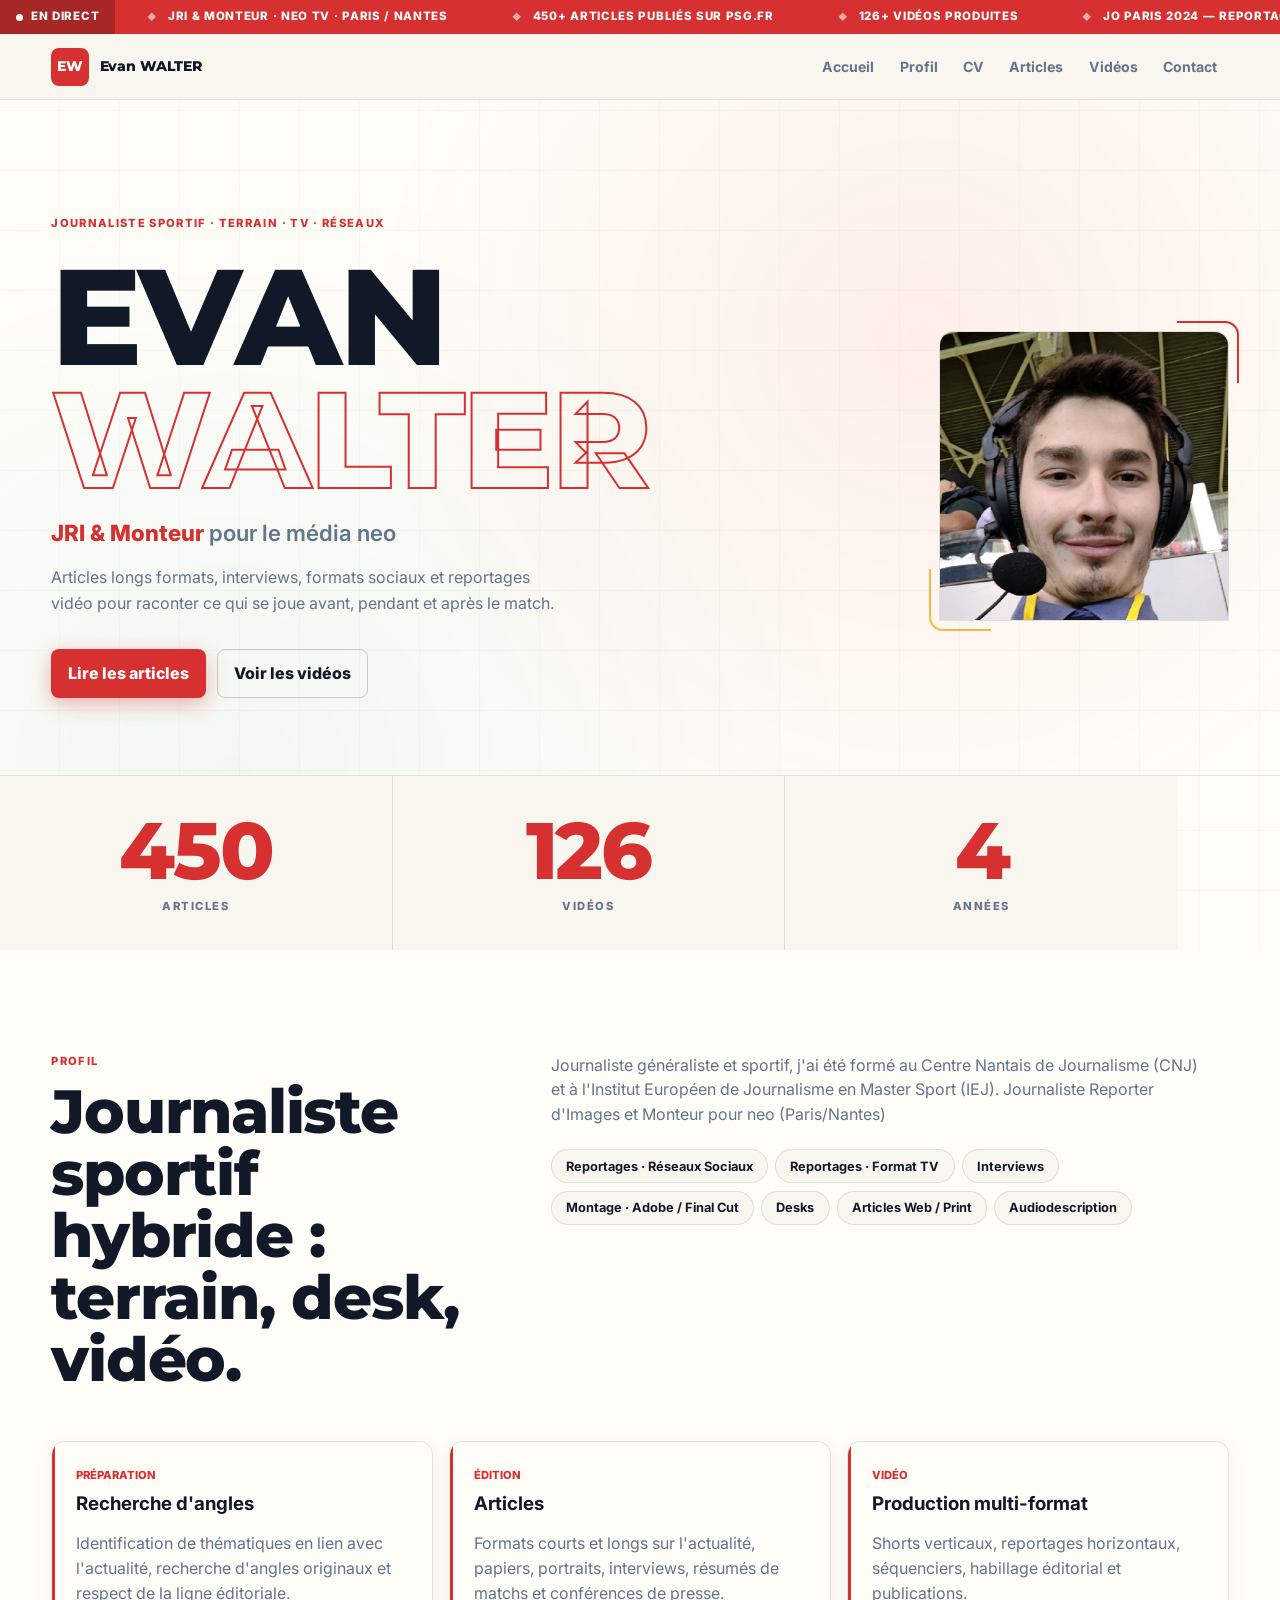
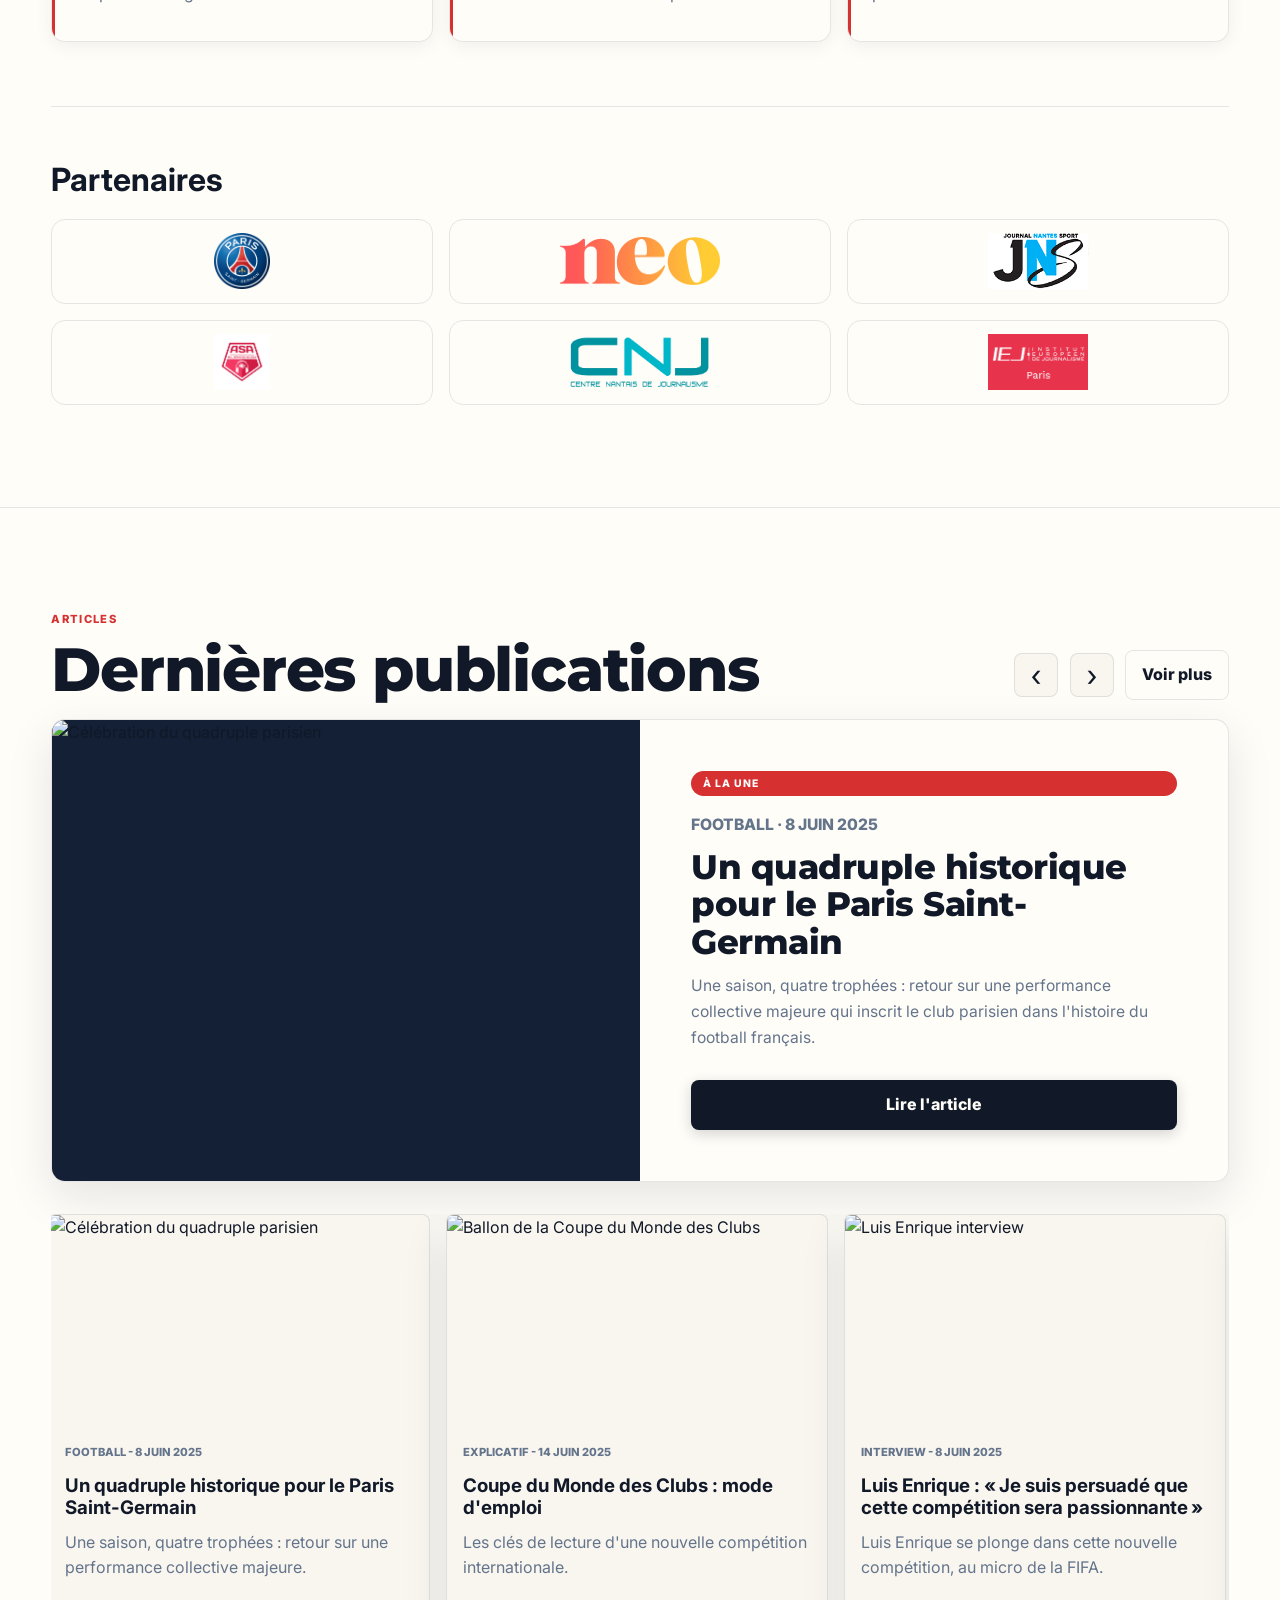
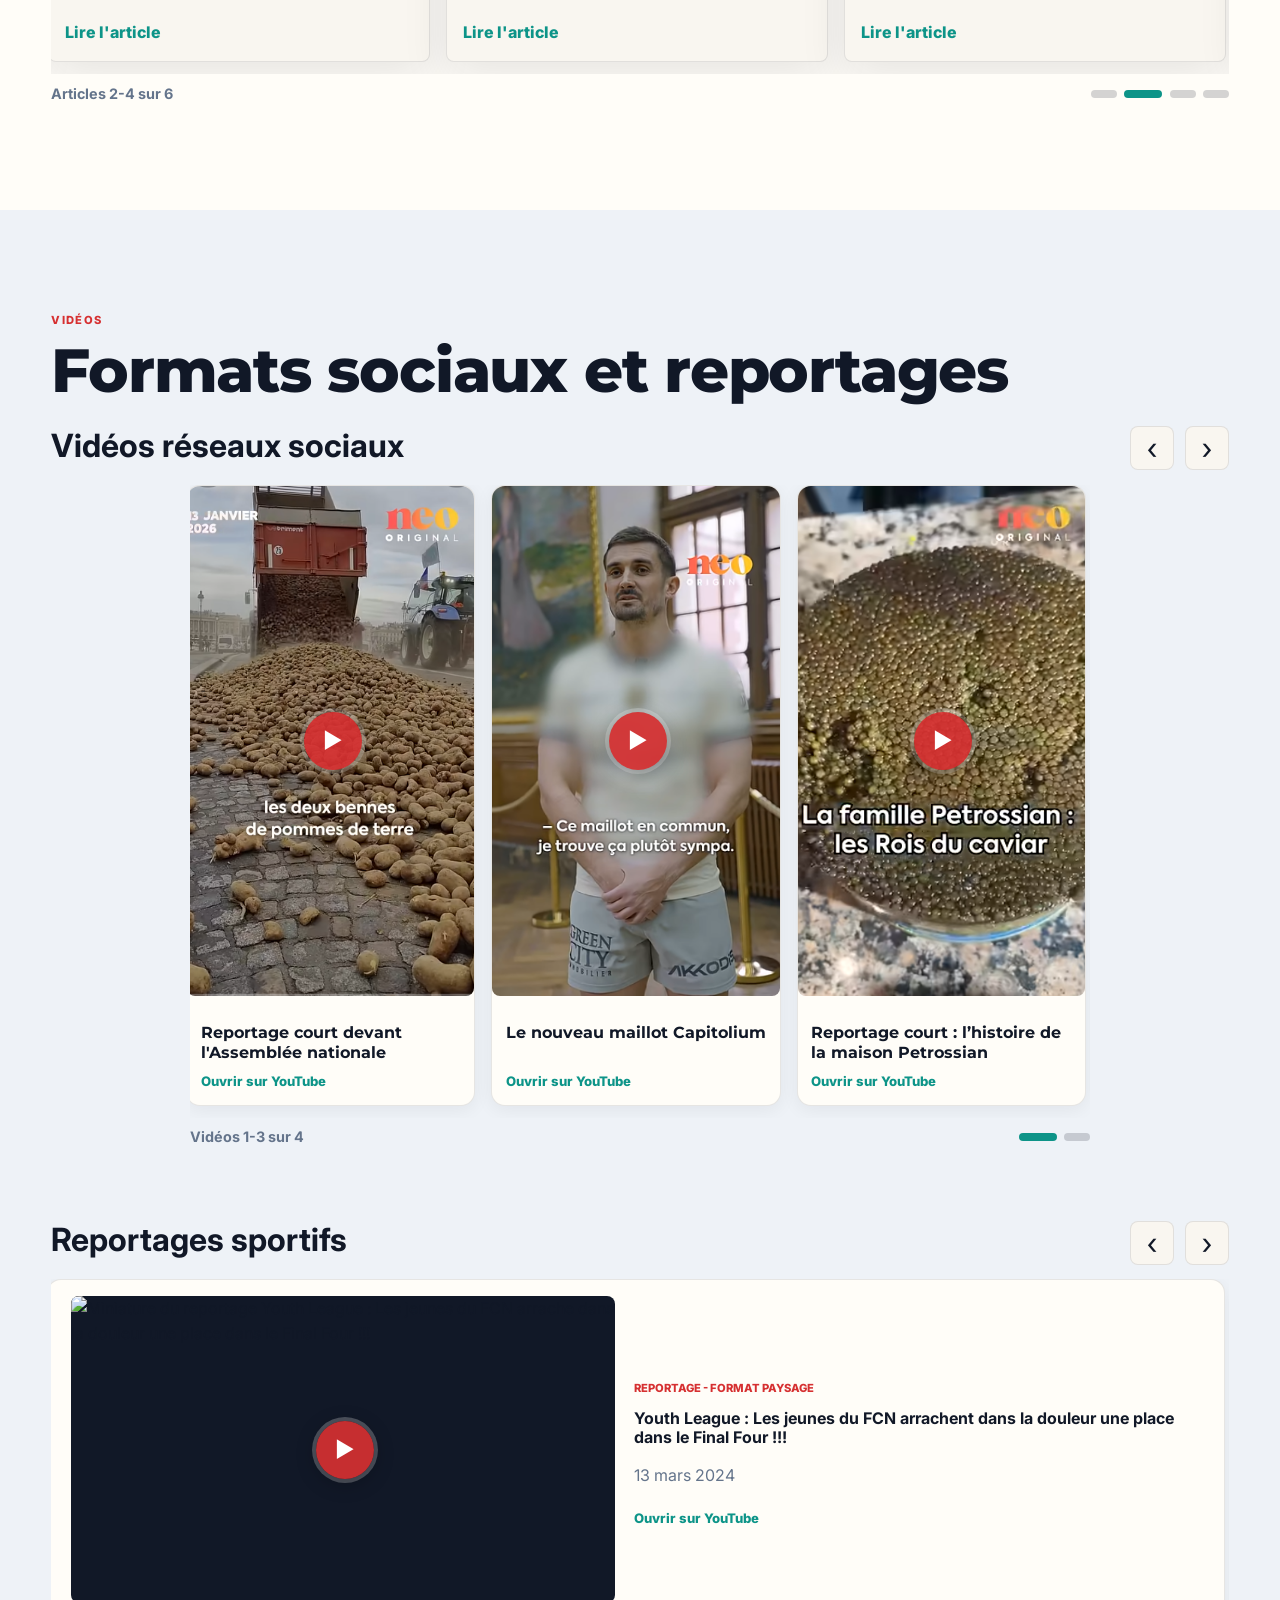
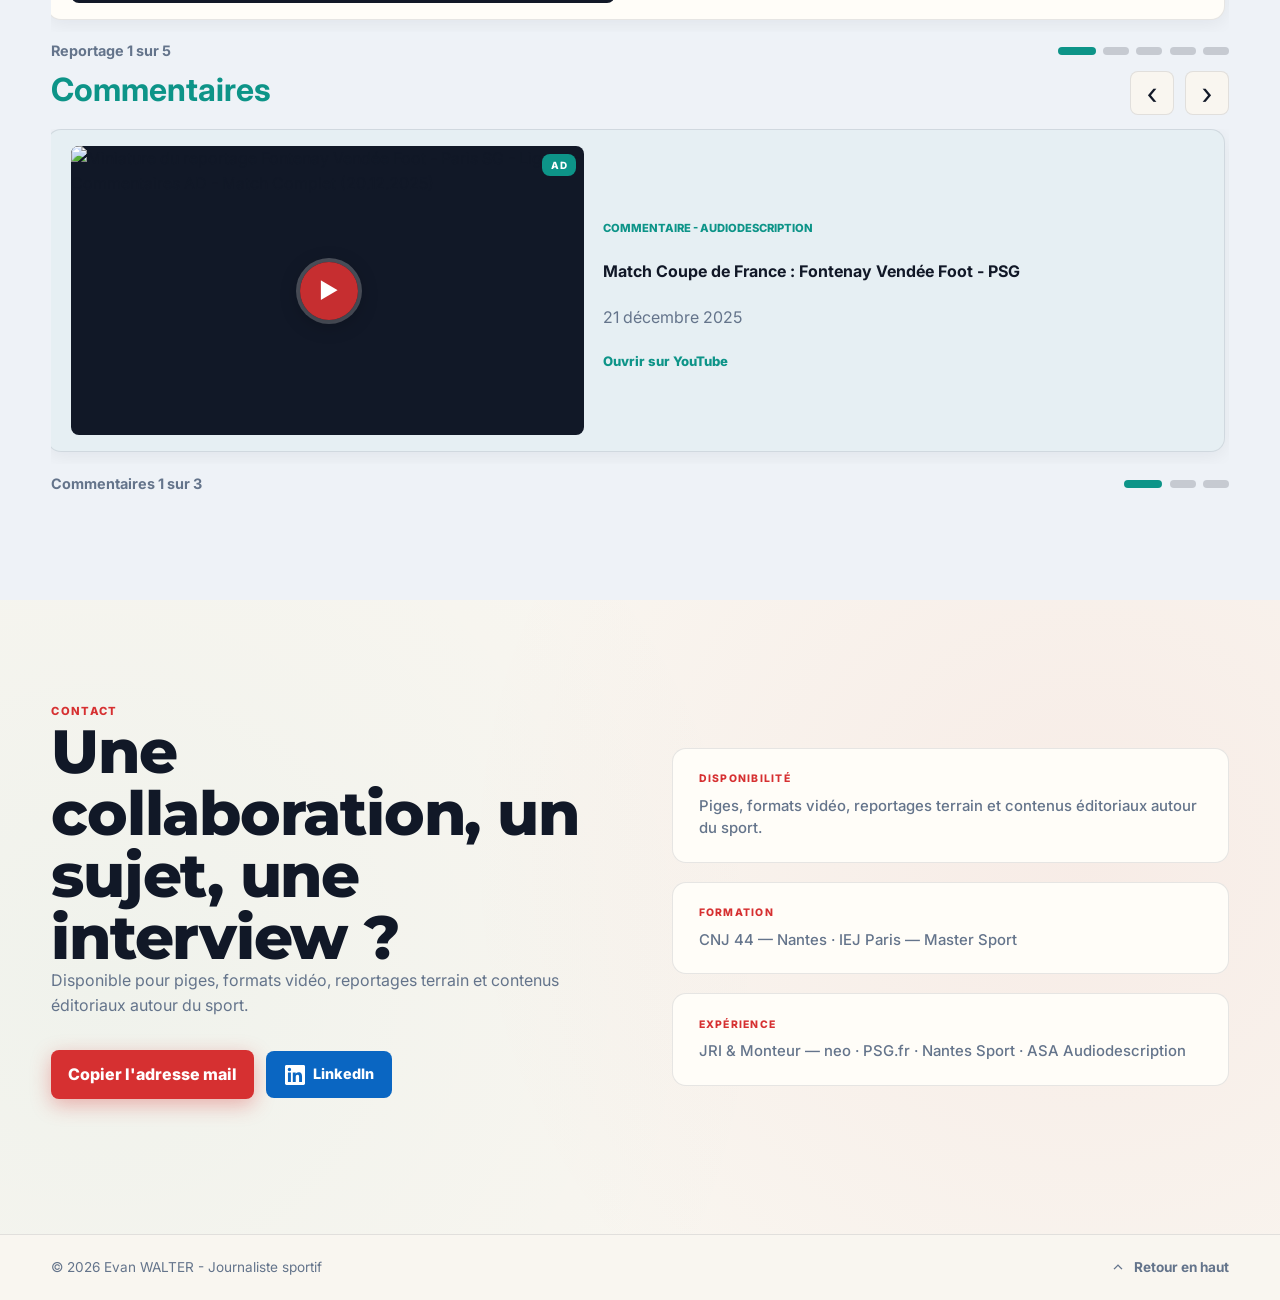
==== commit 81668ea0: "add: v2 of website, wip: main picture and box around cards" ====
--- a/index.html
+++ b/index.html
@@ -24,6 +24,36 @@
     <meta name="theme-color" content="#0d9488" />
   </head>
   <body>
+    <!-- Barre de progression lecture -->
+    <div class="progress-bar" id="progress-bar" aria-hidden="true"></div>
+
+    <!-- Ticker "EN DIRECT" -->
+    <div class="ticker-wrap" role="marquee" aria-label="Actualités récentes">
+      <div class="ticker-label" aria-hidden="true">
+        <span class="live-dot"></span>
+        EN DIRECT
+      </div>
+      <div class="ticker" aria-hidden="true">
+        <div class="ticker-track">
+          <span class="ticker-item">JRI &amp; Monteur · neo TV · Paris / Nantes</span>
+          <span class="ticker-item">450+ articles publiés sur PSG.fr</span>
+          <span class="ticker-item">126+ vidéos produites</span>
+          <span class="ticker-item">JO Paris 2024 — reportage terrain</span>
+          <span class="ticker-item">Formé au CNJ 44 &amp; IEJ Paris — Master Sport</span>
+          <span class="ticker-item">Football · Volley-ball · Audiodescription</span>
+          <span class="ticker-item">FC Nantes · PSG · Neptunes Nantes · NRMV</span>
+          <!-- Duplicate for seamless loop -->
+          <span class="ticker-item">JRI &amp; Monteur · neo TV · Paris / Nantes</span>
+          <span class="ticker-item">450+ articles publiés sur PSG.fr</span>
+          <span class="ticker-item">126+ vidéos produites</span>
+          <span class="ticker-item">JO Paris 2024 — reportage terrain</span>
+          <span class="ticker-item">Formé au CNJ 44 &amp; IEJ Paris — Master Sport</span>
+          <span class="ticker-item">Football · Volley-ball · Audiodescription</span>
+          <span class="ticker-item">FC Nantes · PSG · Neptunes Nantes · NRMV</span>
+        </div>
+      </div>
+    </div>
+
     <header class="site-header" role="banner">
       <div class="container header-grid">
         <a class="logo" href="#home" aria-label="Accueil">
@@ -53,9 +83,12 @@
       <section id="home" class="hero">
         <div class="container hero-grid">
           <div class="hero-content reveal">
-            <p class="eyebrow">Journaliste sportif - Terrain, TV, Réseaux</p>
-            <h1 class="hero-title">Evan WALTER</h1>
-            <p class="hero-subtitle">Journaliste Reporter d'Images et Monteur pour le média neo</p>
+            <p class="eyebrow">Journaliste sportif · Terrain · TV · Réseaux</p>
+            <h1 class="hero-title">
+              <span class="hero-title-line">EVAN</span>
+              <span class="hero-title-accent">WALTER</span>
+            </h1>
+            <p class="hero-subtitle"><strong>JRI &amp; Monteur</strong> pour le média neo</p>
             <p class="lead">
               Articles longs formats, interviews, formats sociaux et reportages vidéo pour raconter
               ce qui se joue avant, pendant et après le match.
@@ -66,55 +99,63 @@
             </div>
           </div>
 
-          <aside class="hero-aside reveal" aria-label="Portrait et chiffres clés">
-            <figure class="profile-figure">
-              <img
-                src="./images/portrait_ew.png"
-                alt="Portrait de Evan Walter"
-                width="640"
-                height="640"
-              />
-            </figure>
-            <ul class="stats">
-              <li><strong data-count="450">450</strong><span>Articles</span></li>
-              <li><strong data-count="126">126</strong><span>Vidéos</span></li>
-              <li><strong data-count="4">4</strong><span>Années</span></li>
-            </ul>
+          <aside class="hero-aside reveal" aria-label="Portrait">
+            <div class="profile-wrap">
+              <figure class="profile-figure">
+                <img
+                  src="./images/portrait_ew.png"
+                  alt="Portrait de Evan Walter"
+                  width="640"
+                  height="853"
+                />
+              </figure>
+            </div>
           </aside>
         </div>
+
+        <!-- Stats strip pleine largeur -->
+        <div class="stats-strip-wrap">
+          <ul class="stats-strip container">
+            <li><strong data-count="450">450</strong><span>Articles</span></li>
+            <li><strong data-count="126">126</strong><span>Vidéos</span></li>
+            <li><strong data-count="4">4</strong><span>Années</span></li>
+          </ul>
+        </div>
       </section>
 
       <section id="about" class="about reveal">
-        <div class="container section-grid">
-          <div class="section-heading">
-            <p class="eyebrow">Profil</p>
-            <h2>Journaliste sportif hybride : terrain, desk, vidéo.</h2>
-          </div>
-
-          <div class="about-copy">
-            <p>
-              Journaliste généraliste et sportif, j'ai été formé au Centre Nantais de Journalisme
-              (CNJ) et à l'Institut Européen de Journalisme en Master Sport (IEJ). Journaliste
-              Reporter d'Images et Monteur pour neo (Paris/Nantes)
-            </p>
-            <div class="pill-grid" aria-label="Compétences">
-              <span>Reportages - Réseaux Sociaux</span>
-              <span>Reportages - Format TV</span>
-              <span>Interviews</span>
-              <span>Montage - Adobe / Final Cut</span>
-              <span>Desks</span>
-              <span>Articles Web / Print</span>
-            </div>
-          </div>
-        </div>
-
-        <div id="about-more" class="container more-panel">
-          <div class="timeline">
+        <div class="container">
+          <div class="section-grid">
+            <div class="section-heading">
+              <p class="eyebrow">Profil</p>
+              <h2>Journaliste sportif hybride : terrain, desk, vidéo.</h2>
+            </div>
+
+            <div class="about-copy">
+              <p>
+                Journaliste généraliste et sportif, j'ai été formé au Centre Nantais de Journalisme
+                (CNJ) et à l'Institut Européen de Journalisme en Master Sport (IEJ). Journaliste
+                Reporter d'Images et Monteur pour neo (Paris/Nantes)
+              </p>
+              <div class="pill-grid" aria-label="Compétences">
+                <span>Reportages · Réseaux Sociaux</span>
+                <span>Reportages · Format TV</span>
+                <span>Interviews</span>
+                <span>Montage · Adobe / Final Cut</span>
+                <span>Desks</span>
+                <span>Articles Web / Print</span>
+                <span>Audiodescription</span>
+              </div>
+            </div>
+          </div>
+
+          <!-- Workflow (toujours visible) -->
+          <div class="timeline" style="margin-top: clamp(2rem, 4vw, 3.5rem)">
             <article>
               <span>Préparation</span>
               <h3>Recherche d'angles</h3>
               <p>
-                Identification de thématiques en lien avec l’actualité, recherche d’angles originaux
+                Identification de thématiques en lien avec l'actualité, recherche d'angles originaux
                 et respect de la ligne éditoriale.
               </p>
             </article>
@@ -135,79 +176,82 @@
               </p>
             </article>
           </div>
-        </div>
-
-        <div id="partners" class="container more-panel" aria-label="Partenaires">
-          <div class="subsection-heading">
-            <h3>Partenaires</h3>
-          </div>
-
-          <div class="collection-grid partners-grid" aria-hidden="false">
-            <article class="compact-card">
-              <a
-                href="https://www.psg.fr"
-                target="_blank"
-                rel="noopener noreferrer"
-                aria-label="Paris Saint-Germain"
-              >
-                <img src="./images/psg_logo.png" alt="Logo Paris Saint-Germain" loading="lazy" />
-              </a>
-            </article>
-
-            <article class="compact-card">
-              <a
-                href="https://neo.tv/"
-                target="_blank"
-                rel="noopener noreferrer"
-                aria-label="Neo TV"
-              >
-                <img src="./images/neo_logo.png" alt="Logo Neo TV" loading="lazy" />
-              </a>
-            </article>
-
-            <article class="compact-card">
-              <a
-                href="https://nantessport.fr/"
-                target="_blank"
-                rel="noopener noreferrer"
-                aria-label="Nantes Sport"
-              >
-                <img src="./images/jns_logo.png" alt="Logo Nantes Sport" loading="lazy" />
-              </a>
-            </article>
-
-            <article class="compact-card">
-              <a
-                href="https://asaaudiodescription.wordpress.com/"
-                target="_blank"
-                rel="noopener noreferrer"
-                aria-label="ASA Media"
-              >
-                <img src="./images/asa_logo.png" alt="Logo ASA" loading="lazy" />
-              </a>
-            </article>
-
-            <article class="compact-card">
-              <a
-                href="https://cnj44.fr/"
-                target="_blank"
-                rel="noopener noreferrer"
-                aria-label="CNJ 44"
-              >
-                <img src="./images/cnj44_logo.png" alt="Logo CNJ 44" loading="lazy" />
-              </a>
-            </article>
-
-            <article class="compact-card">
-              <a
-                href="https://iej.eu/campus/paris"
-                target="_blank"
-                rel="noopener noreferrer"
-                aria-label="IEJ Paris"
-              >
-                <img src="./images/iej_paris_logo.png" alt="Logo IEJ Paris" loading="lazy" />
-              </a>
-            </article>
+
+          <!-- Partenaires (toujours visible) -->
+          <div
+            id="partners"
+            aria-label="Partenaires"
+            style="
+              margin-top: clamp(2.5rem, 5vw, 4rem);
+              padding-top: clamp(2rem, 4vw, 3rem);
+              border-top: 1px solid var(--line);
+            "
+          >
+            <div class="subsection-heading">
+              <h3>Partenaires</h3>
+            </div>
+            <div class="collection-grid partners-grid">
+              <article class="compact-card">
+                <a
+                  href="https://www.psg.fr"
+                  target="_blank"
+                  rel="noopener noreferrer"
+                  aria-label="Paris Saint-Germain"
+                >
+                  <img src="./images/psg_logo.png" alt="Logo Paris Saint-Germain" loading="lazy" />
+                </a>
+              </article>
+              <article class="compact-card">
+                <a
+                  href="https://neo.tv/"
+                  target="_blank"
+                  rel="noopener noreferrer"
+                  aria-label="Neo TV"
+                >
+                  <img src="./images/neo_logo.png" alt="Logo Neo TV" loading="lazy" />
+                </a>
+              </article>
+              <article class="compact-card">
+                <a
+                  href="https://nantessport.fr/"
+                  target="_blank"
+                  rel="noopener noreferrer"
+                  aria-label="Nantes Sport"
+                >
+                  <img src="./images/jns_logo.png" alt="Logo Nantes Sport" loading="lazy" />
+                </a>
+              </article>
+              <article class="compact-card">
+                <a
+                  href="https://asaaudiodescription.wordpress.com/"
+                  target="_blank"
+                  rel="noopener noreferrer"
+                  aria-label="ASA Media"
+                >
+                  <img src="./images/asa_logo.png" alt="Logo ASA" loading="lazy" />
+                </a>
+              </article>
+              <article class="compact-card">
+                <a
+                  href="https://cnj44.fr/"
+                  target="_blank"
+                  rel="noopener noreferrer"
+                  aria-label="CNJ 44"
+                >
+                  <img src="./images/cnj44_logo.png" alt="Logo CNJ 44" loading="lazy" />
+                </a>
+              </article>
+              <article class="compact-card">
+                <a
+                  href="https://iej.eu/campus/paris"
+                  target="_blank"
+                  rel="noopener noreferrer"
+                  aria-label="IEJ Paris"
+                >
+                  <img src="./images/iej_paris_logo.png" alt="Logo IEJ Paris" loading="lazy" />
+                </a>
+              </article>
+            </div>
           </div>
         </div>
       </section>
@@ -237,11 +281,40 @@
             >
               <span aria-hidden="true">›</span>
             </button>
-            <a class="btn btn-outline" href="articles.html">Voir plus</a>
+            <a class="btn btn-ghost" href="articles.html">Voir plus</a>
           </div>
         </div>
 
         <div class="container">
+          <!-- Article à la une -->
+          <div class="article-featured">
+            <div class="article-featured-img">
+              <img
+                src="https://media.psg.fr/image/upload/w_1921,c_fill,g_auto,ar_3:2/f_avif,q_75/visuel-quadruple-169_uxd8ih"
+                alt="Célébration du quadruple parisien"
+                loading="eager"
+              />
+            </div>
+            <div class="article-featured-body">
+              <span class="featured-badge">À la une</span>
+              <p class="meta">
+                <span>Football</span> · <time datetime="2025-06-08">8 juin 2025</time>
+              </p>
+              <h3>Un quadruple historique pour le Paris Saint-Germain</h3>
+              <p>
+                Une saison, quatre trophées : retour sur une performance collective majeure qui
+                inscrit le club parisien dans l'histoire du football français.
+              </p>
+              <a
+                class="btn btn-ink"
+                href="https://www.psg.fr/content/un-quadruple-historique-pour-le-paris-saint-germain"
+                target="_blank"
+                rel="noopener"
+                >Lire l'article</a
+              >
+            </div>
+          </div>
+
           <div
             class="article-carousel"
             data-carousel
@@ -417,7 +490,7 @@
             <h3>Vidéos réseaux sociaux</h3>
             <div class="section-actions">
               <button
-                class="icon-btn carousel-control"
+                class="icon-btn icon-btn-dk carousel-control"
                 type="button"
                 data-carousel-prev="shorts-track"
                 aria-controls="shorts-track"
@@ -426,7 +499,7 @@
                 <span aria-hidden="true">‹</span>
               </button>
               <button
-                class="icon-btn carousel-control"
+                class="icon-btn icon-btn-dk carousel-control"
                 type="button"
                 data-carousel-next="shorts-track"
                 aria-controls="shorts-track"
@@ -467,14 +540,16 @@
                       <span aria-hidden="true">▶</span>
                     </button>
                   </div>
-                  <h4>Reportage court devant l'Assemblée nationale</h4>
-                  <a
-                    class="video-fallback"
-                    href="https://www.youtube.com/shorts/7XzrwSlrxM0"
-                    target="_blank"
-                    rel="noopener"
-                    >Ouvrir sur YouTube</a
-                  >
+                  <div class="short-card-body">
+                    <h4>Reportage court devant l'Assemblée nationale</h4>
+                    <a
+                      class="video-fallback"
+                      href="https://www.youtube.com/shorts/7XzrwSlrxM0"
+                      target="_blank"
+                      rel="noopener"
+                      >Ouvrir sur YouTube</a
+                    >
+                  </div>
                 </article>
 
                 <article class="short-card" data-carousel-item>
@@ -497,14 +572,16 @@
                       <span aria-hidden="true">▶</span>
                     </button>
                   </div>
-                  <h4>Le nouveau maillot Capitolium</h4>
-                  <a
-                    class="video-fallback"
-                    href="https://www.youtube.com/shorts/28LAye9Mpcw"
-                    target="_blank"
-                    rel="noopener"
-                    >Ouvrir sur YouTube</a
-                  >
+                  <div class="short-card-body">
+                    <h4>Le nouveau maillot Capitolium</h4>
+                    <a
+                      class="video-fallback"
+                      href="https://www.youtube.com/shorts/28LAye9Mpcw"
+                      target="_blank"
+                      rel="noopener"
+                      >Ouvrir sur YouTube</a
+                    >
+                  </div>
                 </article>
 
                 <article class="short-card" data-carousel-item>
@@ -527,14 +604,16 @@
                       <span aria-hidden="true">▶</span>
                     </button>
                   </div>
-                  <h4>Reportage court : l’histoire de la maison Petrossian</h4>
-                  <a
-                    class="video-fallback"
-                    href="https://www.youtube.com/shorts/HNdbooxY8VY"
-                    target="_blank"
-                    rel="noopener"
-                    >Ouvrir sur YouTube</a
-                  >
+                  <div class="short-card-body">
+                    <h4>Reportage court : l’histoire de la maison Petrossian</h4>
+                    <a
+                      class="video-fallback"
+                      href="https://www.youtube.com/shorts/HNdbooxY8VY"
+                      target="_blank"
+                      rel="noopener"
+                      >Ouvrir sur YouTube</a
+                    >
+                  </div>
                 </article>
 
                 <article class="short-card" data-carousel-item>
@@ -557,44 +636,16 @@
                       <span aria-hidden="true">▶</span>
                     </button>
                   </div>
-                  <h4>Haroun nous a dévoilé son coin de France préféré</h4>
-                  <a
-                    class="video-fallback"
-                    href="https://www.youtube.com/watch?v=Na2zaCiiEYk"
-                    target="_blank"
-                    rel="noopener"
-                    >Ouvrir sur YouTube</a
-                  >
-                </article>
-
-                <article class="short-card" data-carousel-item>
-                  <div
-                    class="video-embed video-embed-portrait"
-                    data-video-id="U5zGNkrQs1A"
-                    data-title="Petit cours d'expressions corses au Salon de l’agriculture 📚"
-                    data-url="https://www.youtube.com/watch?v=U5zGNkrQs1A"
-                  >
-                    <img
-                      src="./images/short_corse.png"
-                      alt="Miniature de la vidéo Petit cours d'expressions corses au Salon de l’agriculture 📚"
-                      loading="lazy"
-                    />
-                    <button
-                      class="play-overlay"
-                      type="button"
-                      aria-label="Lire la vidéo Petit cours d'expressions corses au Salon de l’agriculture 📚"
-                    >
-                      <span aria-hidden="true">▶</span>
-                    </button>
-                  </div>
-                  <h4>Petit cours d'expressions corses au Salon de l’agriculture 📚</h4>
-                  <a
-                    class="video-fallback"
-                    href="https://www.youtube.com/watch?v=U5zGNkrQs1A"
-                    target="_blank"
-                    rel="noopener"
-                    >Ouvrir sur YouTube</a
-                  >
+                  <div class="short-card-body">
+                    <h4>Haroun nous a dévoilé son coin de France préféré</h4>
+                    <a
+                      class="video-fallback"
+                      href="https://www.youtube.com/watch?v=Na2zaCiiEYk"
+                      target="_blank"
+                      rel="noopener"
+                      >Ouvrir sur YouTube</a
+                    >
+                  </div>
                 </article>
               </div>
             </div>
@@ -610,7 +661,7 @@
             <h3>Reportages sportifs</h3>
             <div class="section-actions">
               <button
-                class="icon-btn carousel-control"
+                class="icon-btn icon-btn-dk carousel-control"
                 type="button"
                 data-carousel-prev="reports-track"
                 aria-controls="reports-track"
@@ -619,7 +670,7 @@
                 <span aria-hidden="true">‹</span>
               </button>
               <button
-                class="icon-btn carousel-control"
+                class="icon-btn icon-btn-dk carousel-control"
                 type="button"
                 data-carousel-next="reports-track"
                 aria-controls="reports-track"
@@ -845,7 +896,7 @@
             <h3>Commentaires</h3>
             <div class="section-actions">
               <button
-                class="icon-btn carousel-control"
+                class="icon-btn icon-btn-dk carousel-control"
                 type="button"
                 data-carousel-prev="comments-track"
                 aria-controls="comments-track"
@@ -854,7 +905,7 @@
                 <span aria-hidden="true">‹</span>
               </button>
               <button
-                class="icon-btn carousel-control"
+                class="icon-btn icon-btn-dk carousel-control"
                 type="button"
                 data-carousel-next="comments-track"
                 aria-controls="comments-track"
@@ -875,7 +926,7 @@
           >
             <div class="rail" aria-label="Vidéos commentaire">
               <div id="comments-track" class="rail-track comments-track" tabindex="0">
-                <article class="report-card" data-carousel-item>
+                <article class="comment-card" data-carousel-item>
                   <div class="video-frame">
                     <div
                       class="video-embed video-embed-landscape"
@@ -911,7 +962,7 @@
                   </div>
                 </article>
 
-                <article class="report-card" data-carousel-item>
+                <article class="comment-card" data-carousel-item>
                   <div class="video-frame">
                     <div
                       class="video-embed video-embed-landscape"
@@ -947,7 +998,7 @@
                   </div>
                 </article>
 
-                <article class="report-card" data-carousel-item>
+                <article class="comment-card" data-carousel-item>
                   <div class="video-frame">
                     <div
                       class="video-embed video-embed-landscape"
@@ -1001,32 +1052,50 @@
               Disponible pour piges, formats vidéo, reportages terrain et contenus éditoriaux autour
               du sport.
             </p>
-          </div>
-
-          <div class="contact-actions" aria-label="Moyens de contact">
-            <button
-              id="copy-email"
-              class="btn btn-primary"
-              type="button"
-              data-email="evan.walter.pro@gmail.com"
-            >
-              Copier l'adresse mail
-            </button>
-            <a
-              class="linkedin-link"
-              href="https://fr.linkedin.com/in/evanwltr"
-              target="_blank"
-              rel="noopener"
-              aria-label="Ouvrir LinkedIn"
-            >
-              <svg viewBox="0 0 24 24" aria-hidden="true" focusable="false">
-                <path
-                  d="M20.45 20.45h-3.56v-5.58c0-1.33-.02-3.04-1.85-3.04-1.86 0-2.14 1.45-2.14 2.95v5.67H9.34V9h3.42v1.56h.05c.48-.9 1.64-1.85 3.37-1.85 3.61 0 4.27 2.38 4.27 5.47v6.27ZM5.32 7.43a2.06 2.06 0 1 1 0-4.12 2.06 2.06 0 0 1 0 4.12Zm1.78 13.02H3.54V9H7.1v11.45ZM22.23 0H1.77C.79 0 0 .77 0 1.72v20.56C0 23.23.79 24 1.77 24h20.46c.98 0 1.77-.77 1.77-1.72V1.72C24 .77 23.21 0 22.23 0Z"
-                />
-              </svg>
-              <span>LinkedIn</span>
-            </a>
-            <p id="copy-status" class="form-status" aria-live="polite"></p>
+
+            <div class="contact-actions" aria-label="Moyens de contact">
+              <button
+                id="copy-email"
+                class="btn btn-primary"
+                type="button"
+                data-email="evan.walter.pro@gmail.com"
+              >
+                Copier l'adresse mail
+              </button>
+              <a
+                class="linkedin-link"
+                href="https://fr.linkedin.com/in/evanwltr"
+                target="_blank"
+                rel="noopener"
+                aria-label="Ouvrir LinkedIn"
+              >
+                <svg viewBox="0 0 24 24" aria-hidden="true" focusable="false">
+                  <path
+                    d="M20.45 20.45h-3.56v-5.58c0-1.33-.02-3.04-1.85-3.04-1.86 0-2.14 1.45-2.14 2.95v5.67H9.34V9h3.42v1.56h.05c.48-.9 1.64-1.85 3.37-1.85 3.61 0 4.27 2.38 4.27 5.47v6.27ZM5.32 7.43a2.06 2.06 0 1 1 0-4.12 2.06 2.06 0 0 1 0 4.12Zm1.78 13.02H3.54V9H7.1v11.45ZM22.23 0H1.77C.79 0 0 .77 0 1.72v20.56C0 23.23.79 24 1.77 24h20.46c.98 0 1.77-.77 1.77-1.72V1.72C24 .77 23.21 0 22.23 0Z"
+                  />
+                </svg>
+                <span>LinkedIn</span>
+              </a>
+              <p id="copy-status" class="form-status" aria-live="polite"></p>
+            </div>
+          </div>
+
+          <!-- Panneau éditorial droit -->
+          <div class="contact-panel" aria-hidden="true">
+            <div class="contact-fact">
+              <span class="contact-fact-label">Disponibilité</span>
+              <p>
+                Piges, formats vidéo, reportages terrain et contenus éditoriaux autour du sport.
+              </p>
+            </div>
+            <div class="contact-fact">
+              <span class="contact-fact-label">Formation</span>
+              <p>CNJ 44 — Nantes · IEJ Paris — Master Sport</p>
+            </div>
+            <div class="contact-fact">
+              <span class="contact-fact-label">Expérience</span>
+              <p>JRI &amp; Monteur — neo · PSG.fr · Nantes Sport · ASA Audiodescription</p>
+            </div>
           </div>
         </div>
       </section>
--- a/main.css
+++ b/main.css
@@ -1,17 +1,50 @@
 :root {
-  --bg: #f6f3ed;
-  --paper: #fffdf8;
+  /* ── Palette sombre "Terrain" ─────────────────────── */
+  --dark: #07101f;
+  --dark-2: #0c1928;
+  --dark-3: #132035;
+  --paper: #f9f6f0;
+  --paper-2: #fffdf8;
+  --white: #ffffff;
+  --bg: var(--dark);
+
+  /* ── Encre ────────────────────────────────────────── */
   --ink: #111827;
-  --muted: #5f6b7a;
-  --line: rgba(17, 24, 39, 0.12);
+  --ink-light: #e4e0d8;
+  --muted: #64748b;
+  --muted-dk: #8b9ab5;
+
+  /* ── Accents ──────────────────────────────────────── */
+  --red: #d63031;
+  --red-2: #b72626;
+  --gold: #f4b942;
   --teal: #0d9488;
   --blue: #1d4ed8;
-  --red: #c2410c;
-  --gold: #f2b84b;
-  --shadow: 0 18px 45px rgba(25, 31, 44, 0.12);
+  --cyan: #06b6d4;
+
+  /* ── Lignes ───────────────────────────────────────── */
+  --line: rgba(17, 24, 39, 0.1);
+  --line-dk: rgba(255, 255, 255, 0.08);
+
+  /* ── Ombres ───────────────────────────────────────── */
+  --shadow: 0 16px 45px rgba(17, 24, 39, 0.1);
+  --shadow-dark: 0 20px 50px rgba(0, 0, 0, 0.45);
+
+  /* ── Rétrocompatibilité ───────────────────────────── */
   --radius: 8px;
+  --r: 8px;
+  --r-lg: 14px;
+
+  /* ── Typographie ──────────────────────────────────── */
+  --font-display: Montserrat, Inter, sans-serif;
+
+  /* ── Focus ────────────────────────────────────────── */
+  --focus: 0 0 0 3px rgba(13, 148, 136, 0.28);
+
+  /* ── Layout ───────────────────────────────────────── */
   --max-width: 1180px;
-  --focus: 0 0 0 3px rgba(13, 148, 136, 0.22);
+  --section-v: clamp(4rem, 8vw, 6.5rem);
+
   font-size: 16px;
 }
 
@@ -25,11 +58,8 @@
 
 body {
   margin: 0;
-  min-height: 100%;
-  color: var(--ink);
-  background:
-    linear-gradient(110deg, rgba(13, 148, 136, 0.08), transparent 28%),
-    linear-gradient(180deg, #fffdf8 0%, var(--bg) 100%);
+  background: var(--paper);
+  color: var(--ink);
   font-family:
     Inter,
     system-ui,
@@ -37,7 +67,7 @@
     BlinkMacSystemFont,
     'Segoe UI',
     sans-serif;
-  line-height: 1.5;
+  line-height: 1.55;
   -webkit-font-smoothing: antialiased;
 }
 
@@ -62,13 +92,142 @@
   margin: 0 auto;
 }
 
+/* ── Barre de progression lecture ────────────────────────── */
+.progress-bar {
+  position: fixed;
+  top: 0;
+  left: 0;
+  z-index: 200;
+  height: 3px;
+  width: 0%;
+  background: linear-gradient(90deg, var(--red), var(--gold));
+  transition: width 0.1s linear;
+  pointer-events: none;
+}
+
+/* ── Ticker "EN DIRECT" ───────────────────────────────────── */
+.ticker-wrap {
+  position: relative;
+  z-index: 30;
+  display: flex;
+  align-items: center;
+  height: 34px;
+  background: var(--red);
+  color: var(--white);
+  font-size: 0.72rem;
+  font-weight: 800;
+  letter-spacing: 0.06em;
+  text-transform: uppercase;
+  overflow: hidden;
+}
+
+.ticker-label {
+  flex-shrink: 0;
+  display: inline-flex;
+  align-items: center;
+  gap: 0.5rem;
+  padding: 0 1rem;
+  height: 100%;
+  background: rgba(0, 0, 0, 0.22);
+  white-space: nowrap;
+}
+
+.live-dot {
+  display: inline-block;
+  width: 7px;
+  height: 7px;
+  border-radius: 50%;
+  background: var(--white);
+  animation: blink 1.5s ease infinite;
+}
+
+.ticker {
+  flex: 1;
+  overflow: hidden;
+  height: 100%;
+  display: flex;
+  align-items: center;
+}
+
+.ticker-track {
+  display: inline-flex;
+  white-space: nowrap;
+  animation: ticker-scroll 36s linear infinite;
+  will-change: transform;
+}
+
+.ticker-track:hover {
+  animation-play-state: paused;
+}
+
+.ticker-item {
+  display: inline-flex;
+  align-items: center;
+  padding: 0 2rem;
+}
+
+.ticker-item::before {
+  content: '◆';
+  margin-right: 0.7rem;
+  opacity: 0.6;
+  font-size: 0.55rem;
+}
+
+@keyframes ticker-scroll {
+  0% {
+    transform: translateX(0);
+  }
+  100% {
+    transform: translateX(-50%);
+  }
+}
+
+@keyframes blink {
+  0%,
+  100% {
+    opacity: 1;
+  }
+  50% {
+    opacity: 0.35;
+  }
+}
+
+/* ── Header ───────────────────────────────────────────────── */
 .site-header {
   position: sticky;
   top: 0;
   z-index: 20;
+  background: rgba(249, 246, 240, 0.96);
+  backdrop-filter: blur(14px);
   border-bottom: 1px solid var(--line);
-  background: rgba(255, 253, 248, 0.9);
-  backdrop-filter: blur(14px);
+  transition:
+    background 0.3s ease,
+    border-color 0.3s ease;
+}
+
+.site-header.header-light {
+  background: rgba(249, 246, 240, 0.96);
+  border-bottom-color: var(--line);
+}
+
+/* Articles page : header toujours clair */
+body:has(.articles-page) .site-header {
+  background: rgba(249, 246, 240, 0.96);
+  border-bottom-color: var(--line);
+}
+body:has(.articles-page) .site-header .logo {
+  color: var(--ink);
+}
+body:has(.articles-page) .site-header .menu a {
+  color: var(--muted);
+}
+body:has(.articles-page) .site-header .menu a:hover {
+  color: var(--ink);
+  background: rgba(13, 148, 136, 0.1);
+}
+body:has(.articles-page) .site-header .nav-toggle {
+  border-color: var(--line);
+  color: var(--ink);
 }
 
 .header-grid {
@@ -85,23 +244,37 @@
   gap: 0.65rem;
   color: var(--ink);
   text-decoration: none;
+  transition: opacity 0.18s;
+}
+
+.logo:hover {
+  opacity: 0.82;
+}
+.header-light .logo {
+  color: var(--ink);
 }
 
 .logo-mark {
   display: inline-flex;
-  width: 42px;
-  height: 42px;
+  width: 38px;
+  height: 38px;
   align-items: center;
   justify-content: center;
-  border-radius: var(--radius);
-  background: var(--ink);
-  color: var(--gold);
-  font-weight: 800;
-  letter-spacing: 0;
+  border-radius: var(--r);
+  background: var(--red);
+  color: var(--white);
+  font-family: var(--font-display);
+  font-weight: 800;
+  font-size: 0.85rem;
+  letter-spacing: -0.02em;
+  flex-shrink: 0;
 }
 
 .logo-text {
-  font-weight: 800;
+  font-family: var(--font-display);
+  font-weight: 800;
+  font-size: 0.9rem;
+  letter-spacing: -0.01em;
 }
 
 .main-nav {
@@ -110,12 +283,27 @@
 
 .nav-toggle {
   display: none;
-  padding: 0.55rem 0.75rem;
+  align-items: center;
+  justify-content: center;
+  padding: 0.5rem 0.75rem;
   border: 1px solid var(--line);
-  border-radius: var(--radius);
-  background: var(--paper);
-  color: var(--ink);
+  border-radius: var(--r);
+  background: transparent;
+  color: var(--ink);
+  font-size: 0.85rem;
   cursor: pointer;
+  transition: background 0.18s;
+}
+
+.nav-toggle:hover {
+  background: rgba(17, 24, 39, 0.06);
+}
+.header-light .nav-toggle {
+  border-color: var(--line);
+  color: var(--ink);
+}
+.header-light .nav-toggle:hover {
+  background: rgba(17, 24, 39, 0.06);
 }
 
 .menu {
@@ -129,65 +317,130 @@
 
 .menu a {
   display: block;
-  padding: 0.55rem 0.7rem;
-  border-radius: var(--radius);
-  color: var(--ink);
+  padding: 0.5rem 0.72rem;
+  border-radius: var(--r);
+  color: var(--muted);
   font-weight: 700;
+  font-size: 0.88rem;
   text-decoration: none;
+  transition:
+    color 0.18s,
+    background 0.18s;
 }
 
 .menu a:hover,
 .menu a:focus-visible {
+  color: var(--ink);
   background: rgba(13, 148, 136, 0.1);
 }
 
+.header-light .menu a {
+  color: var(--muted);
+}
+.header-light .menu a:hover,
+.header-light .menu a:focus-visible {
+  color: var(--ink);
+  background: rgba(13, 148, 136, 0.1);
+}
+
 .hero {
-  padding: clamp(3rem, 7vw, 6.5rem) 0 clamp(2.5rem, 5vw, 4.5rem);
+  position: relative;
+  background: var(--paper-2);
+  overflow: hidden;
+}
+
+.hero::before {
+  content: '';
+  position: absolute;
+  inset: 0;
+  background-image:
+    radial-gradient(circle at 72% 28%, rgba(214, 48, 49, 0.07), transparent 50%),
+    radial-gradient(circle at 18% 80%, rgba(13, 148, 136, 0.05), transparent 50%),
+    repeating-linear-gradient(
+      0deg,
+      transparent,
+      transparent 59px,
+      rgba(17, 24, 39, 0.022) 59px,
+      rgba(17, 24, 39, 0.022) 60px
+    ),
+    repeating-linear-gradient(
+      90deg,
+      transparent,
+      transparent 59px,
+      rgba(17, 24, 39, 0.022) 59px,
+      rgba(17, 24, 39, 0.022) 60px
+    );
+  pointer-events: none;
 }
 
 .hero-grid {
   display: grid;
-  grid-template-columns: minmax(0, 1fr) minmax(240px, 340px);
-  align-items: center;
-  gap: clamp(2rem, 6vw, 5rem);
+  grid-template-columns: 1fr min(26vw, 290px);
+  align-items: start;
+  gap: clamp(2.5rem, 6vw, 5rem);
+  padding: clamp(4.5rem, 9vw, 8rem) 0 clamp(3rem, 6vw, 5rem);
+  position: relative;
+  z-index: 1;
 }
 
 .eyebrow {
-  margin: 0 0 0.65rem;
+  margin: 0 0 0.6rem;
   color: var(--red);
-  font-size: 0.78rem;
-  font-weight: 800;
-  letter-spacing: 0;
+  font-size: 0.7rem;
+  font-weight: 800;
+  letter-spacing: 0.12em;
   text-transform: uppercase;
+}
+
+/* Eyebrow dans le hero */
+.hero .eyebrow {
+  margin: 0 0 1.4rem;
 }
 
 .hero-title,
 h2 {
   font-family: Montserrat, Inter, sans-serif;
-  letter-spacing: 0;
+  letter-spacing: -0.02em;
   line-height: 1.02;
 }
 
 .hero-title {
   margin: 0;
-  max-width: 10ch;
-  font-size: clamp(3.7rem, 11vw, 7.8rem);
+  font-size: clamp(4rem, 12vw, 8.5rem);
+  font-weight: 800;
+  line-height: 0.9;
+  color: var(--ink);
+}
+
+.hero-title-line {
+  display: block;
+}
+.hero-title-accent {
+  display: block;
+  -webkit-text-stroke: 2px var(--red);
+  color: transparent;
 }
 
 .hero-subtitle {
-  max-width: 15ch;
-  margin: 0.7rem 0 0;
-  color: var(--blue);
-  font-size: clamp(1.3rem, 3vw, 2.15rem);
-  font-weight: 800;
-  line-height: 1.08;
+  max-width: 24ch;
+  margin: 1.2rem 0 0;
+  color: var(--muted);
+  font-size: clamp(1rem, 2.5vw, 1.4rem);
+  font-weight: 600;
+  line-height: 1.28;
+}
+
+.hero-subtitle strong {
+  color: var(--red);
+  font-weight: 800;
 }
 
 .lead {
-  max-width: 58ch;
+  max-width: 52ch;
   margin: 1rem 0 0;
   color: var(--muted);
-  font-size: 1.05rem;
+  font-size: 1rem;
+  line-height: 1.65;
 }
 
 .hero-cta,
@@ -200,7 +453,7 @@
 }
 
 .hero-cta {
-  margin-top: 1.35rem;
+  margin-top: 2rem;
 }
 
 .btn,
@@ -221,14 +474,47 @@
 }
 
 .btn-primary {
+  background: var(--red);
+  color: var(--white);
+  box-shadow: 0 6px 20px rgba(214, 48, 49, 0.35);
+}
+
+.btn-primary:hover {
+  background: var(--red-2);
+  box-shadow: 0 12px 32px rgba(214, 48, 49, 0.45);
+}
+
+.btn-outline {
+  border-color: rgba(17, 24, 39, 0.2);
+  background: transparent;
+  color: var(--ink);
+}
+
+.btn-outline:hover {
+  border-color: rgba(17, 24, 39, 0.45);
+  background: rgba(17, 24, 39, 0.05);
+}
+
+/* Boutons sur fond clair */
+.btn-ink {
   background: var(--ink);
-  color: #fffdf8;
-}
-
-.btn-outline {
+  color: var(--paper-2);
+  box-shadow: 0 4px 14px rgba(17, 24, 39, 0.18);
+}
+
+.btn-ink:hover {
+  background: #0a0f1e;
+}
+
+.btn-ghost {
   border-color: var(--line);
-  background: rgba(255, 253, 248, 0.76);
-  color: var(--ink);
+  background: transparent;
+  color: var(--ink);
+}
+
+.btn-ghost:hover {
+  background: rgba(13, 148, 136, 0.07);
+  border-color: rgba(13, 148, 136, 0.3);
 }
 
 .text-action {
@@ -249,26 +535,110 @@
 
 .hero-aside {
   position: relative;
-  width: min(100%, 320px);
-  justify-self: end;
+  align-self: start;
+  padding-top: clamp(4.5rem, 9vw, 8rem);
+}
+
+.profile-wrap {
+  position: relative;
 }
 
 .profile-figure {
   margin: 0;
   overflow: hidden;
-  aspect-ratio: 4 / 5;
-  border: 1px solid rgba(17, 24, 39, 0.1);
-  border-radius: var(--radius);
+  border-radius: var(--r-lg) var(--r-lg) 0 0;
+  border: 1px solid var(--line);
   background: var(--paper);
-  box-shadow: var(--shadow);
 }
 
 .profile-figure img {
   display: block;
   width: 100%;
-  height: 100%;
-  object-fit: cover;
-  object-position: center top;
+  height: auto;
+  aspect-ratio: auto;
+  object-fit: contain;
+  transition: transform 0.65s ease;
+}
+
+.profile-wrap:hover .profile-figure img {
+  transform: scale(1.04);
+}
+
+/* Accents décoratifs aux coins du portrait */
+.profile-wrap::before {
+  content: '';
+  position: absolute;
+  top: -10px;
+  right: -10px;
+  width: 60px;
+  height: 60px;
+  border-top: 2px solid var(--red);
+  border-right: 2px solid var(--red);
+  border-radius: 0 var(--r-lg) 0 0;
+  z-index: 2;
+  pointer-events: none;
+}
+
+.profile-wrap::after {
+  content: '';
+  position: absolute;
+  bottom: -10px;
+  left: -10px;
+  width: 60px;
+  height: 60px;
+  border-bottom: 2px solid var(--gold);
+  border-left: 2px solid var(--gold);
+  border-radius: 0 0 0 var(--r-lg);
+  z-index: 2;
+  pointer-events: none;
+}
+
+/* ── Stats strip (pleine largeur, bas du hero) ─────────── */
+.stats-strip-wrap {
+  position: relative;
+  z-index: 1;
+  border-top: 1px solid var(--line);
+  justify-items: center;
+}
+
+.stats-strip {
+  display: grid;
+  grid-template-columns: repeat(3, 1fr);
+  gap: 0;
+  margin: 0;
+  padding: 0;
+  list-style: none;
+  background: var(--paper);
+}
+
+.stats-strip li {
+  padding: clamp(1.4rem, 3vw, 2.2rem) clamp(1rem, 3vw, 2rem);
+  text-align: center;
+  border-right: 1px solid var(--line);
+}
+
+.stats-strip li:last-child {
+  border-right: none;
+}
+
+.stats-strip strong {
+  display: block;
+  font-family: var(--font-display);
+  font-size: clamp(2.8rem, 7vw, 5rem);
+  font-weight: 800;
+  line-height: 1;
+  letter-spacing: -0.03em;
+  color: var(--red);
+}
+
+.stats-strip span {
+  display: block;
+  margin-top: 0.4rem;
+  color: var(--muted);
+  font-size: 0.7rem;
+  font-weight: 800;
+  letter-spacing: 0.14em;
+  text-transform: uppercase;
 }
 
 .stats {
@@ -283,15 +653,15 @@
 .stats li {
   min-width: 0;
   padding: 0.75rem 0.55rem;
-  border: 1px solid var(--line);
+  border: 1px solid var(--line-dk);
   border-radius: var(--radius);
-  background: rgba(255, 253, 248, 0.78);
+  background: rgba(255, 255, 255, 0.05);
   text-align: center;
 }
 
 .stats strong {
   display: block;
-  color: var(--blue);
+  color: var(--white);
   font-size: 1.45rem;
   line-height: 1;
 }
@@ -299,16 +669,177 @@
 .stats span {
   display: block;
   margin-top: 0.25rem;
-  color: var(--muted);
+  color: var(--muted-dk);
   font-size: 0.78rem;
 }
 
-.about,
-.works,
+.about {
+  padding: var(--section-v) 0;
+  background: var(--paper-2);
+  color: var(--ink);
+}
+
+.works {
+  padding: var(--section-v) 0;
+  background: var(--paper-2);
+  color: var(--ink);
+  border-top: 1px solid var(--line);
+}
+
 .videos,
 .contact {
-  padding: clamp(3rem, 7vw, 5.6rem) 0;
-  border-top: 1px solid rgba(17, 24, 39, 0.08);
+  padding: var(--section-v) 0;
+}
+
+.videos {
+  background: #eef2f7;
+  color: var(--ink);
+}
+
+.contact {
+  background: var(--paper);
+  color: var(--ink);
+}
+
+/* Accents couleur par section */
+.videos .eyebrow {
+  color: var(--red);
+}
+.contact .eyebrow {
+  color: var(--red);
+}
+
+/* Article featured ─────────────────────────────────────── */
+.article-featured {
+  display: grid;
+  grid-template-columns: 1fr 1fr;
+  overflow: hidden;
+  border: 1px solid var(--line);
+  border-radius: var(--r-lg);
+  background: var(--paper-2);
+  box-shadow: var(--shadow);
+  margin-bottom: clamp(1.2rem, 3vw, 2rem);
+  transition:
+    transform 0.28s ease,
+    box-shadow 0.28s ease;
+}
+
+.article-featured:hover {
+  transform: translateY(-5px);
+  box-shadow: 0 36px 72px rgba(17, 24, 39, 0.15);
+}
+
+.article-featured-img {
+  overflow: hidden;
+  background: var(--dark-3);
+  min-height: 280px;
+}
+
+.article-featured-img img {
+  display: block;
+  width: 100%;
+  height: 100%;
+  object-fit: cover;
+  transition: transform 0.55s ease;
+}
+
+.article-featured:hover .article-featured-img img {
+  transform: scale(1.05);
+}
+
+.featured-badge {
+  display: inline-flex;
+  align-items: center;
+  gap: 0.4rem;
+  padding: 0.28rem 0.75rem;
+  border-radius: 999px;
+  background: var(--red);
+  color: var(--white);
+  font-size: 0.65rem;
+  font-weight: 800;
+  letter-spacing: 0.1em;
+  text-transform: uppercase;
+  margin-bottom: 1rem;
+}
+
+.article-featured-body {
+  display: flex;
+  flex-direction: column;
+  justify-content: center;
+  padding: clamp(1.8rem, 4vw, 3.5rem);
+}
+
+.article-featured-body .meta {
+  margin: 0 0 0.6rem;
+}
+
+.article-featured-body h3 {
+  margin: 0;
+  font-family: var(--font-display);
+  font-size: clamp(1.4rem, 2.8vw, 2.1rem);
+  font-weight: 800;
+  line-height: 1.12;
+  letter-spacing: -0.015em;
+}
+
+.article-featured-body p {
+  margin: 0.8rem 0 1.8rem;
+  color: var(--muted);
+  font-size: 0.98rem;
+  line-height: 1.65;
+}
+
+/* Contact panel droit ──────────────────────────────────── */
+.contact-panel {
+  display: flex;
+  flex-direction: column;
+  gap: 1.2rem;
+}
+
+.contact-fact {
+  padding: 1.4rem 1.6rem;
+  border: 1px solid var(--line);
+  border-radius: var(--r-lg);
+  background: var(--paper-2);
+  transition:
+    border-color 0.2s,
+    background 0.2s;
+}
+
+.contact-fact:hover {
+  border-color: rgba(214, 48, 49, 0.25);
+  background: rgba(214, 48, 49, 0.03);
+}
+
+.contact-fact-label {
+  display: block;
+  margin: 0 0 0.45rem;
+  color: var(--red);
+  font-size: 0.65rem;
+  font-weight: 800;
+  letter-spacing: 0.12em;
+  text-transform: uppercase;
+}
+
+.contact-fact p {
+  margin: 0;
+  color: var(--muted);
+  font-size: 0.93rem;
+  line-height: 1.5;
+  font-weight: 500;
+}
+
+/* Icon-btn variante sombre (section vidéos) ────────────── */
+.icon-btn-dk {
+  border-color: var(--line);
+  background: var(--paper);
+  color: var(--ink);
+}
+
+.icon-btn-dk:hover:not(:disabled) {
+  border-color: rgba(214, 48, 49, 0.4);
+  background: rgba(214, 48, 49, 0.06);
+  color: var(--red);
 }
 
 .section-grid,
@@ -322,7 +853,18 @@
 .section-top h2,
 .contact h2 {
   margin: 0;
-  font-size: clamp(2rem, 5vw, 4rem);
+  font-family: var(--font-display);
+  font-size: clamp(2rem, 5vw, 3.8rem);
+  font-weight: 800;
+  letter-spacing: -0.02em;
+}
+
+.section-top {
+  display: flex;
+  align-items: flex-end;
+  justify-content: space-between;
+  gap: 1rem;
+  margin-bottom: clamp(1.5rem, 3vw, 2.5rem);
 }
 
 .about-copy p,
@@ -333,19 +875,32 @@
 }
 
 .pill-grid {
-  display: grid;
-  grid-template-columns: repeat(2, minmax(0, 1fr));
-  gap: 0.6rem;
-  margin-top: 1.2rem;
+  display: flex;
+  flex-wrap: wrap;
+  gap: 0.45rem;
+  margin-top: 1.4rem;
 }
 
 .pill-grid span {
-  min-height: 44px;
-  padding: 0.7rem 0.85rem;
+  display: inline-flex;
+  align-items: center;
+  padding: 0.38rem 0.88rem;
   border: 1px solid var(--line);
-  border-radius: var(--radius);
-  background: rgba(255, 253, 248, 0.7);
+  border-radius: 999px;
+  background: var(--paper);
+  color: var(--ink);
+  font-size: 0.8rem;
   font-weight: 700;
+  transition:
+    border-color 0.18s,
+    background 0.18s,
+    color 0.18s;
+}
+
+.pill-grid span:hover {
+  border-color: rgba(13, 148, 136, 0.4);
+  background: rgba(13, 148, 136, 0.07);
+  color: var(--teal);
 }
 
 .timeline,
@@ -364,20 +919,37 @@
 .report-card,
 .short-card {
   border: 1px solid var(--line);
-  border-radius: var(--radius);
-  background: rgba(255, 253, 248, 0.86);
-  box-shadow: 0 12px 30px rgba(25, 31, 44, 0.07);
+  border-radius: var(--r-lg);
+  background: rgba(255, 253, 248, 0.9);
+  box-shadow: 0 4px 18px rgba(17, 24, 39, 0.06);
+}
+
+/* Timeline : accent rouge à gauche */
+.timeline article {
+  position: relative;
+  overflow: hidden;
+  padding: 1.3rem 1.2rem 1.3rem 1.5rem;
+}
+
+.timeline article::before {
+  content: '';
+  position: absolute;
+  top: 0;
+  left: 0;
+  width: 3px;
+  height: 100%;
+  background: var(--red);
 }
 
 .timeline article,
 .compact-card {
-  padding: 1rem;
+  padding: 1.2rem 1.2rem 1.2rem 1.5rem;
 }
 
 .timeline span,
 .meta {
   color: var(--red);
-  font-size: 0.78rem;
+  font-size: 0.7rem;
   font-weight: 800;
   text-transform: uppercase;
 }
@@ -633,7 +1205,33 @@
   min-width: 0;
   height: 100%;
   flex-direction: column;
-  padding: 0.75rem;
+  border: 1px solid var(--line);
+  border-radius: var(--r-lg);
+  background: var(--paper-2);
+  transition:
+    transform 0.24s,
+    box-shadow 0.24s;
+}
+
+.short-card:hover {
+  transform: translateY(-4px);
+  box-shadow: var(--shadow);
+}
+
+.short-card-body {
+  padding: 0.85rem;
+  flex: 1;
+  display: flex;
+  flex-direction: column;
+}
+
+.short-card h4 {
+  margin: 0 0 0.4rem;
+  font-family: var(--font-display);
+  font-size: 0.93rem;
+  font-weight: 700;
+  color: var(--ink);
+  line-height: 1.28;
 }
 
 .video-embed {
@@ -673,9 +1271,14 @@
   display: grid;
   place-items: center;
   border: 0;
-  background: linear-gradient(180deg, rgba(17, 24, 39, 0.05), rgba(17, 24, 39, 0.42));
-  color: #fff;
+  background: rgba(0, 0, 0, 0);
+  color: var(--white);
   cursor: pointer;
+  transition: background 0.28s ease;
+}
+
+.play-overlay:hover {
+  background: rgba(0, 0, 0, 0.18);
 }
 
 .play-overlay span {
@@ -684,20 +1287,40 @@
   height: 58px;
   place-items: center;
   border-radius: 50%;
-  background: rgba(17, 24, 39, 0.86);
-  box-shadow: 0 14px 35px rgba(0, 0, 0, 0.28);
-  font-size: 1.45rem;
+  background: rgba(214, 48, 49, 0.92);
+  box-shadow:
+    0 4px 20px rgba(0, 0, 0, 0.28),
+    0 0 0 4px rgba(255, 255, 255, 0.25);
+  font-size: 1.35rem;
   line-height: 1;
   transform: translateX(2px);
+  transition:
+    transform 0.22s ease,
+    box-shadow 0.22s ease,
+    background 0.22s ease;
+}
+
+.play-overlay:hover span {
+  background: var(--red);
+  transform: translateX(2px) scale(1.12);
+  box-shadow:
+    0 8px 32px rgba(0, 0, 0, 0.32),
+    0 0 0 6px rgba(255, 255, 255, 0.3);
 }
 
 .video-fallback {
   display: inline-flex;
-  margin-top: 0.3rem;
+  margin-top: auto;
+  padding-top: 0.3rem;
   color: var(--teal);
-  font-size: 0.88rem;
+  font-size: 0.82rem;
   font-weight: 800;
   text-decoration: none;
+  transition: color 0.18s;
+}
+
+.video-fallback:hover {
+  color: var(--cyan);
 }
 
 .short-card h4 {
@@ -713,45 +1336,158 @@
 .report-card {
   display: grid;
   grid-template-columns: minmax(280px, 0.95fr) minmax(0, 1fr);
-  gap: 1rem;
-  padding: 0.75rem;
-  align-items: center;
+  gap: 1.2rem;
+  padding: 1rem 1rem 1rem 1.4rem;
+  align-items: center;
+  border: 1px solid var(--line);
+  border-radius: var(--r-lg);
+  background: var(--paper-2);
+  box-shadow: 0 4px 18px rgba(17, 24, 39, 0.06);
+  transition:
+    transform 0.24s,
+    box-shadow 0.24s;
+}
+
+.report-card:hover {
+  transform: translateY(-4px);
+  box-shadow: var(--shadow);
+}
+
+.report-card .meta {
+  color: var(--red);
+}
+
+.report-card h4 {
+  color: var(--ink);
+}
+
+.report-card p {
+  color: var(--muted);
+}
+
+/* ── Commentaires audiodescription ──────────────────────── */
+.comment-card {
+  display: grid;
+  grid-template-columns: minmax(260px, 0.85fr) minmax(0, 1fr);
+  gap: 1.2rem;
+  padding: 1rem 1rem 1rem 1.4rem;
+  align-items: center;
+  border: 1px solid var(--line);
+  border-radius: var(--r-lg);
+  background: rgba(13, 148, 136, 0.03);
+  box-shadow: 0 4px 18px rgba(17, 24, 39, 0.06);
+  transition:
+    transform 0.24s,
+    box-shadow 0.24s;
+}
+
+.comment-card:hover {
+  transform: translateY(-4px);
+  box-shadow: 0 12px 36px rgba(13, 148, 136, 0.12);
+}
+
+.comment-card .meta {
+  color: var(--teal);
+}
+
+.comment-card h4 {
+  color: var(--ink);
+}
+
+.comment-card p {
+  color: var(--muted);
+}
+
+.comment-card .video-fallback {
+  color: var(--teal);
+}
+
+/* Badge AD sur les miniatures commentaires */
+.comment-card .video-embed::after {
+  content: 'AD';
+  position: absolute;
+  top: 0.5rem;
+  right: 0.5rem;
+  padding: 0.2rem 0.55rem;
+  border-radius: var(--r);
+  background: var(--teal);
+  color: var(--white);
+  font-size: 0.62rem;
+  font-weight: 800;
+  letter-spacing: 0.08em;
+  z-index: 2;
+  pointer-events: none;
 }
 
 .contact {
-  background: linear-gradient(90deg, rgba(29, 78, 216, 0.08), rgba(242, 184, 75, 0.16));
+  position: relative;
+  overflow: hidden;
+}
+
+.contact::before {
+  content: '';
+  position: absolute;
+  inset: 0;
+  background:
+    radial-gradient(circle at 85% 40%, rgba(214, 48, 49, 0.05), transparent 55%),
+    radial-gradient(circle at 8% 60%, rgba(13, 148, 136, 0.04), transparent 55%);
+  pointer-events: none;
+}
+
+.contact-grid {
+  position: relative;
+  z-index: 1;
+  display: grid;
+  grid-template-columns: 1fr 1fr;
+  align-items: center;
+  gap: clamp(2rem, 5vw, 5rem);
 }
 
 .contact-actions {
+  display: flex;
+  flex-wrap: wrap;
+  align-items: center;
+  gap: 0.75rem;
+  margin-top: 2rem;
   justify-content: flex-start;
 }
 
 .linkedin-link {
   display: inline-flex;
-  min-height: 44px;
+  min-height: 46px;
   align-items: center;
   justify-content: center;
-  gap: 0.55rem;
-  padding: 0.68rem 0.9rem;
-  border: 1px solid var(--line);
-  border-radius: var(--radius);
+  gap: 0.5rem;
+  padding: 0.72rem 1.1rem;
+  border: 1px solid transparent;
+  border-radius: var(--r);
   background: #0a66c2;
-  color: #fff;
-  font-weight: 800;
+  color: var(--white);
+  font-weight: 800;
+  font-size: 0.9rem;
   text-decoration: none;
+  transition:
+    transform 0.18s,
+    box-shadow 0.18s;
+}
+
+.linkedin-link:hover {
+  transform: translateY(-2px);
+  box-shadow: 0 8px 24px rgba(10, 102, 194, 0.45);
 }
 
 .linkedin-link svg {
-  width: 21px;
-  height: 21px;
+  width: 20px;
+  height: 20px;
   fill: currentColor;
 }
 
 .form-status {
   flex-basis: 100%;
-  min-height: 1.5em;
+  min-height: 1.4em;
   margin: 0;
-  color: var(--muted);
+  color: var(--muted-dk);
+  font-size: 0.88rem;
 }
 
 .site-footer {
@@ -764,9 +1500,9 @@
   align-items: center;
   justify-content: space-between;
   gap: 1rem;
-  padding: 1.2rem 0;
+  padding: 1.4rem 0;
   color: var(--muted);
-  font-size: 0.95rem;
+  font-size: 0.85rem;
 }
 
 .footer-grid p {
@@ -775,8 +1511,13 @@
 
 .footer-grid a {
   color: var(--ink);
-  font-weight: 800;
+  font-weight: 700;
   text-decoration: none;
+  transition: color 0.18s;
+}
+
+.footer-grid a:hover {
+  color: var(--teal);
 }
 
 /* Back-to-top link: icon + text */
@@ -883,25 +1624,53 @@
   }
 }
 
+@media (max-width: 1100px) {
+  .article-featured {
+    grid-template-columns: 1fr;
+  }
+  .article-featured-img {
+    min-height: 280px;
+  }
+  .contact-grid {
+    grid-template-columns: 1fr;
+  }
+  .contact-panel {
+    display: none;
+  }
+}
+
 @media (max-width: 980px) {
   .hero-grid,
   .section-grid,
-  .contact-grid,
-  .report-card {
+  .report-card,
+  .comment-card {
     grid-template-columns: 1fr;
   }
 
   .hero-grid {
     gap: 2rem;
-  }
-
-  .hero-title {
-    max-width: none;
+    padding-top: clamp(3rem, 7vw, 6rem);
   }
 
   .hero-aside {
-    width: min(72vw, 280px);
-    justify-self: center;
+    display: flex;
+    justify-content: center;
+    padding-top: 0;
+    margin-top: 0;
+  }
+
+  .hero-aside .profile-wrap {
+    max-width: 260px;
+    width: 100%;
+  }
+
+  .hero-aside .profile-wrap::before,
+  .hero-aside .profile-wrap::after {
+    display: none;
+  }
+
+  .hero-aside .profile-figure {
+    border-radius: var(--r-lg);
   }
 
   .timeline,
@@ -942,19 +1711,29 @@
     align-items: stretch;
     padding: 0.55rem;
     border: 1px solid var(--line);
-    border-radius: var(--radius);
-    background: var(--paper);
+    border-radius: var(--r);
+    background: var(--paper-2);
     box-shadow: var(--shadow);
     flex-direction: column;
+    z-index: 30;
   }
 
   .menu.open {
     display: flex;
   }
 
+  .menu a {
+    color: var(--muted);
+    padding: 0.6rem 0.8rem;
+  }
+
+  .menu a:hover {
+    background: rgba(13, 148, 136, 0.08);
+  }
+
   .section-top,
   .subsection-heading {
-    align-items: start;
+    align-items: flex-start;
     flex-direction: column;
   }
 
@@ -983,11 +1762,11 @@
   }
 
   .article-carousel {
-    --carousel-card-width: 100%;
+    --carousel-card-width: 80vw;
   }
 
   .video-carousel {
-    --carousel-card-width: 100%;
+    --carousel-card-width: 80vw;
   }
 
   .video-carousel.vertical-video-carousel,
@@ -995,18 +1774,49 @@
     --carousel-card-width: 100%;
   }
 
-  .stats {
+  .report-card,
+  .comment-card {
     grid-template-columns: 1fr;
   }
 
-  .hero-aside .stats {
-    grid-template-columns: repeat(3, minmax(0, 1fr));
-  }
-}
-
-@media (max-width: 430px) {
-  .hero-aside {
-    width: min(64vw, 240px);
+  .report-card .video-frame,
+  .comment-card .video-frame {
+    max-width: 100%;
+  }
+
+  .stats-strip {
+    grid-template-columns: repeat(3, 1fr);
+  }
+
+  .hero-cta {
+    flex-direction: column;
+    align-items: flex-start;
+  }
+
+  .contact-actions {
+    flex-direction: column;
+    align-items: flex-start;
+  }
+}
+
+@media (max-width: 500px) {
+  .stats-strip {
+    grid-template-columns: 1fr;
+  }
+
+  .stats-strip li {
+    border-right: none;
+    border-bottom: 1px solid var(--line);
+  }
+
+  .stats-strip li:last-child {
+    border-bottom: none;
+  }
+
+  .hero-cta .btn,
+  .contact-actions .btn,
+  .contact-actions .linkedin-link {
+    width: 100%;
   }
 
   .hero-cta,
@@ -1016,12 +1826,6 @@
     flex-direction: column;
   }
 
-  .btn,
-  .linkedin-link,
-  .text-action {
-    width: 100%;
-  }
-
   .icon-btn {
     width: 100%;
   }
@@ -1037,9 +1841,7 @@
 
 /* Articles page */
 .articles-page {
-  background:
-    linear-gradient(130deg, rgba(29, 78, 216, 0.08), transparent 34%),
-    linear-gradient(180deg, rgba(255, 253, 248, 0.7), rgba(246, 243, 237, 0.72));
+  background: var(--paper-2);
 }
 
 .articles-hero {
@@ -1085,7 +1887,7 @@
   padding: clamp(1rem, 3vw, 1.5rem);
   border: 1px solid var(--line);
   border-radius: var(--radius);
-  background: linear-gradient(160deg, rgba(13, 148, 136, 0.16), transparent 48%), var(--paper);
+  background: linear-gradient(160deg, rgba(214, 48, 49, 0.07), transparent 48%), var(--paper);
   box-shadow: var(--shadow);
 }
 
@@ -1111,7 +1913,7 @@
 }
 
 .article-metrics dt {
-  color: var(--blue);
+  color: var(--red);
   font-family: Montserrat, Inter, sans-serif;
   font-size: clamp(1.8rem, 4vw, 2.8rem);
   font-weight: 800;
@@ -1126,6 +1928,7 @@
 
 .articles-list {
   padding-top: clamp(2.5rem, 5vw, 4.5rem);
+  padding-bottom: clamp(4rem, 8vw, 7rem);
 }
 
 .articles-toolbar {
@@ -1225,6 +2028,47 @@
   color: #fffdf8;
 }
 
+/* Section commentaires : accent teal sur le titre */
+#comments .subsection-heading h3 {
+  color: var(--teal);
+}
+
+/* Filtre catégories (articles.html) */
+.category-filter {
+  display: flex;
+  flex-wrap: wrap;
+  gap: 0.5rem;
+  margin-bottom: 1.5rem;
+}
+
+.cat-btn {
+  display: inline-flex;
+  align-items: center;
+  padding: 0.38rem 0.9rem;
+  border: 1px solid var(--line);
+  border-radius: 999px;
+  background: var(--paper);
+  color: var(--muted);
+  font-size: 0.82rem;
+  font-weight: 700;
+  cursor: pointer;
+  transition:
+    border-color 0.18s,
+    background 0.18s,
+    color 0.18s;
+}
+
+.cat-btn:hover {
+  border-color: rgba(214, 48, 49, 0.35);
+  color: var(--red);
+}
+
+.cat-btn.active {
+  border-color: var(--red);
+  background: rgba(214, 48, 49, 0.07);
+  color: var(--red);
+}
+
 @media (max-width: 980px) {
   .articles-hero-grid {
     grid-template-columns: 1fr;
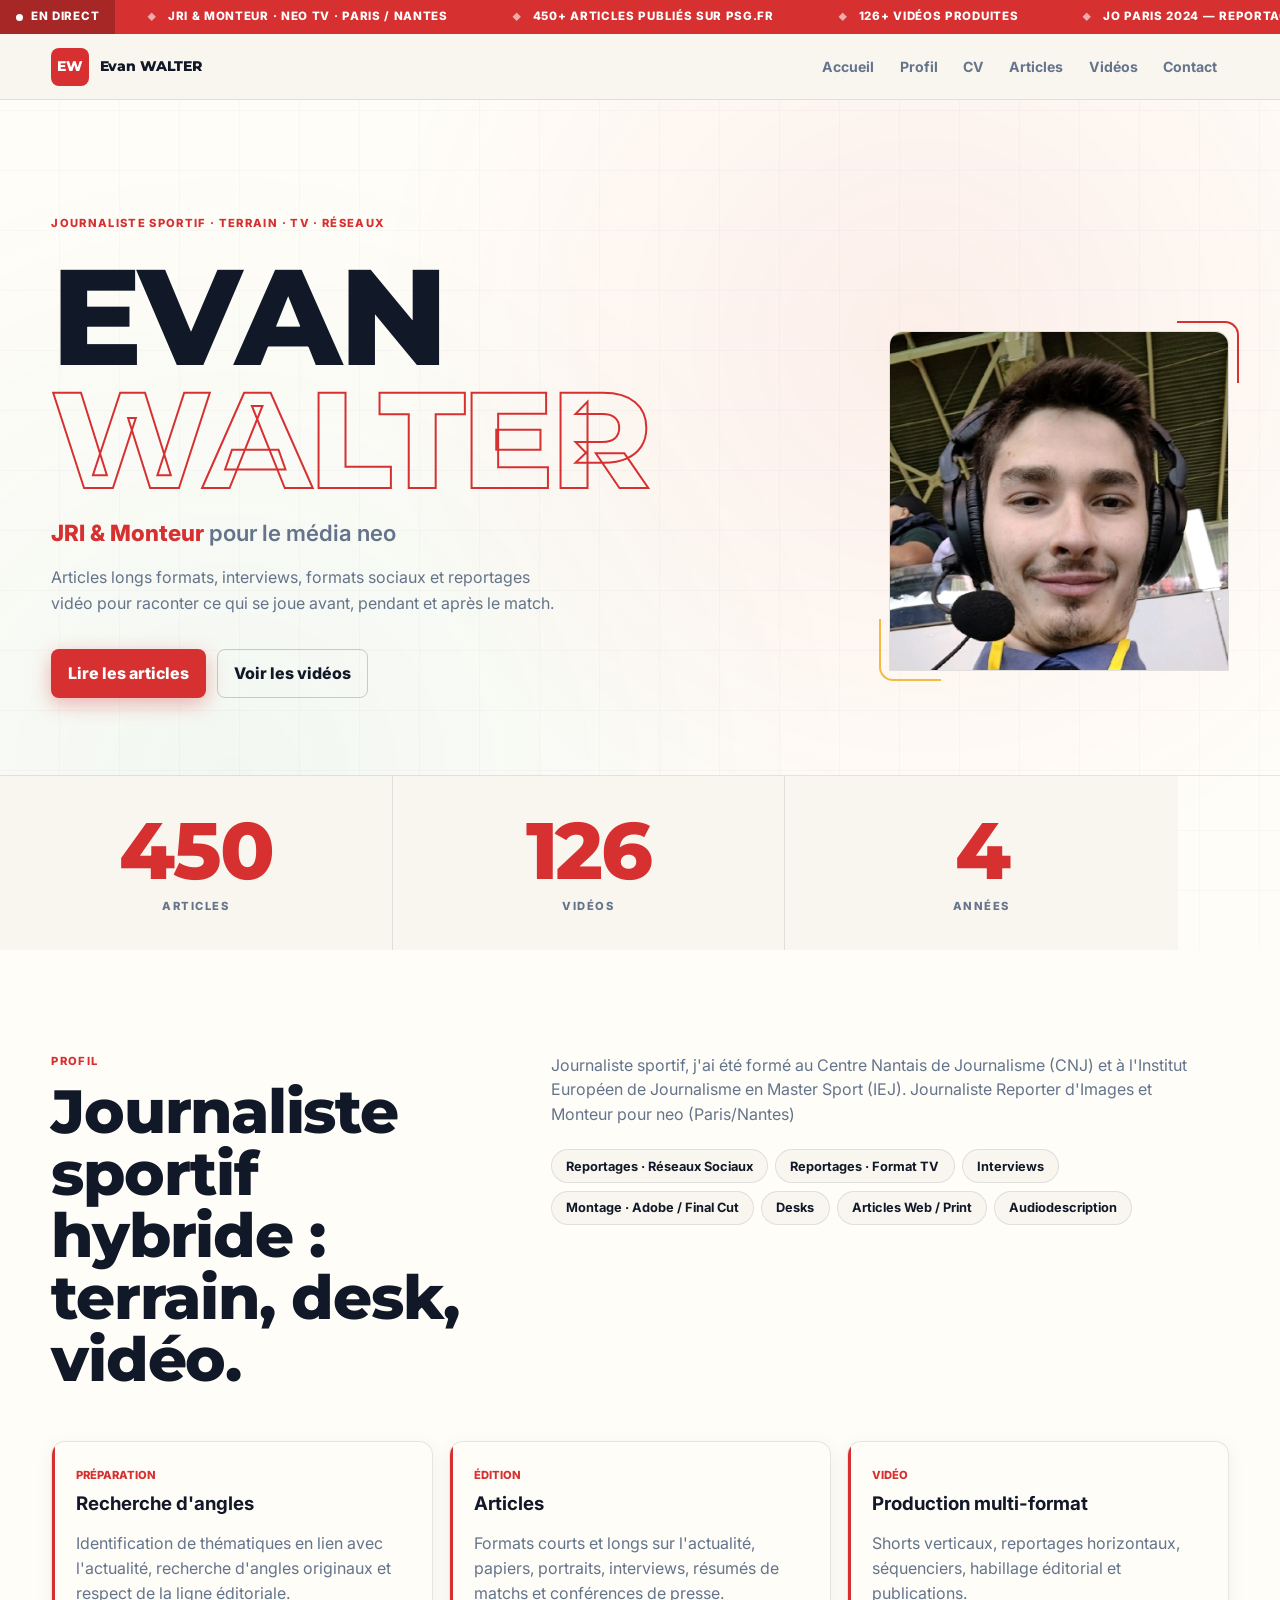
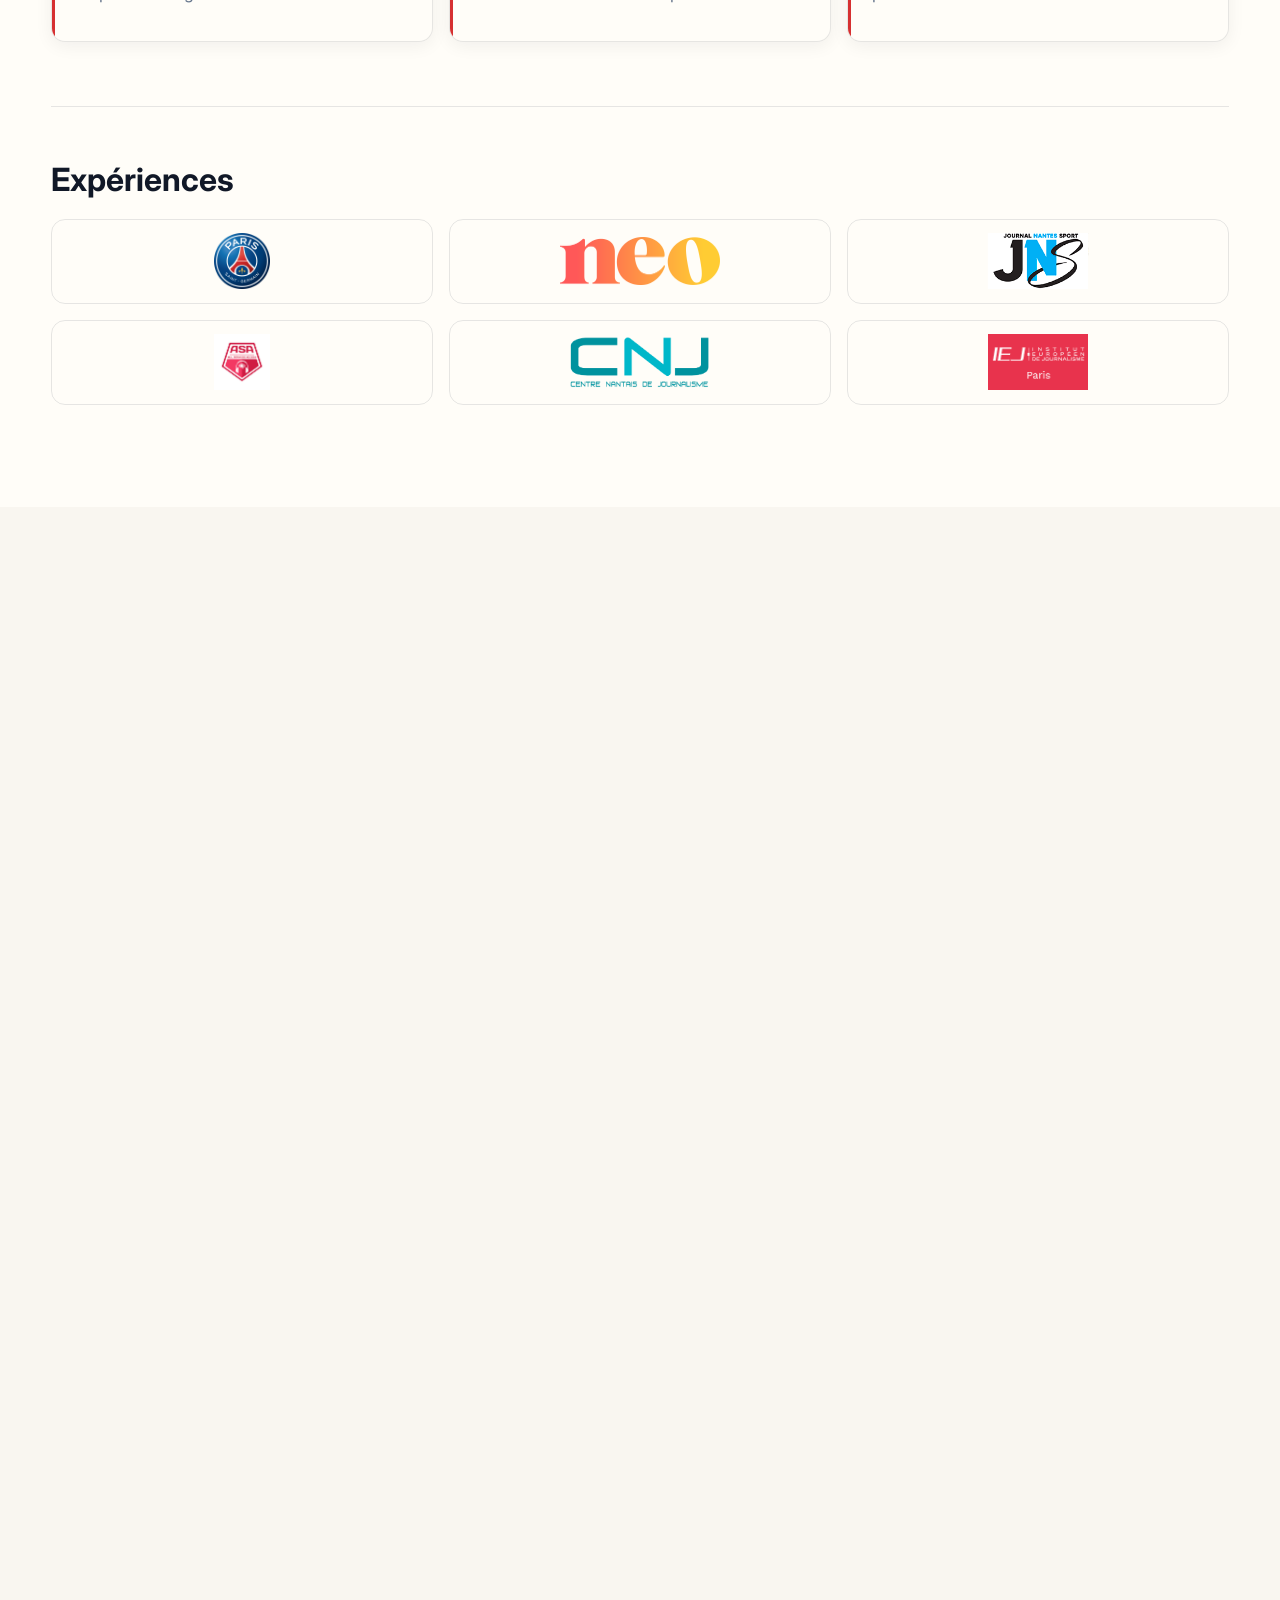
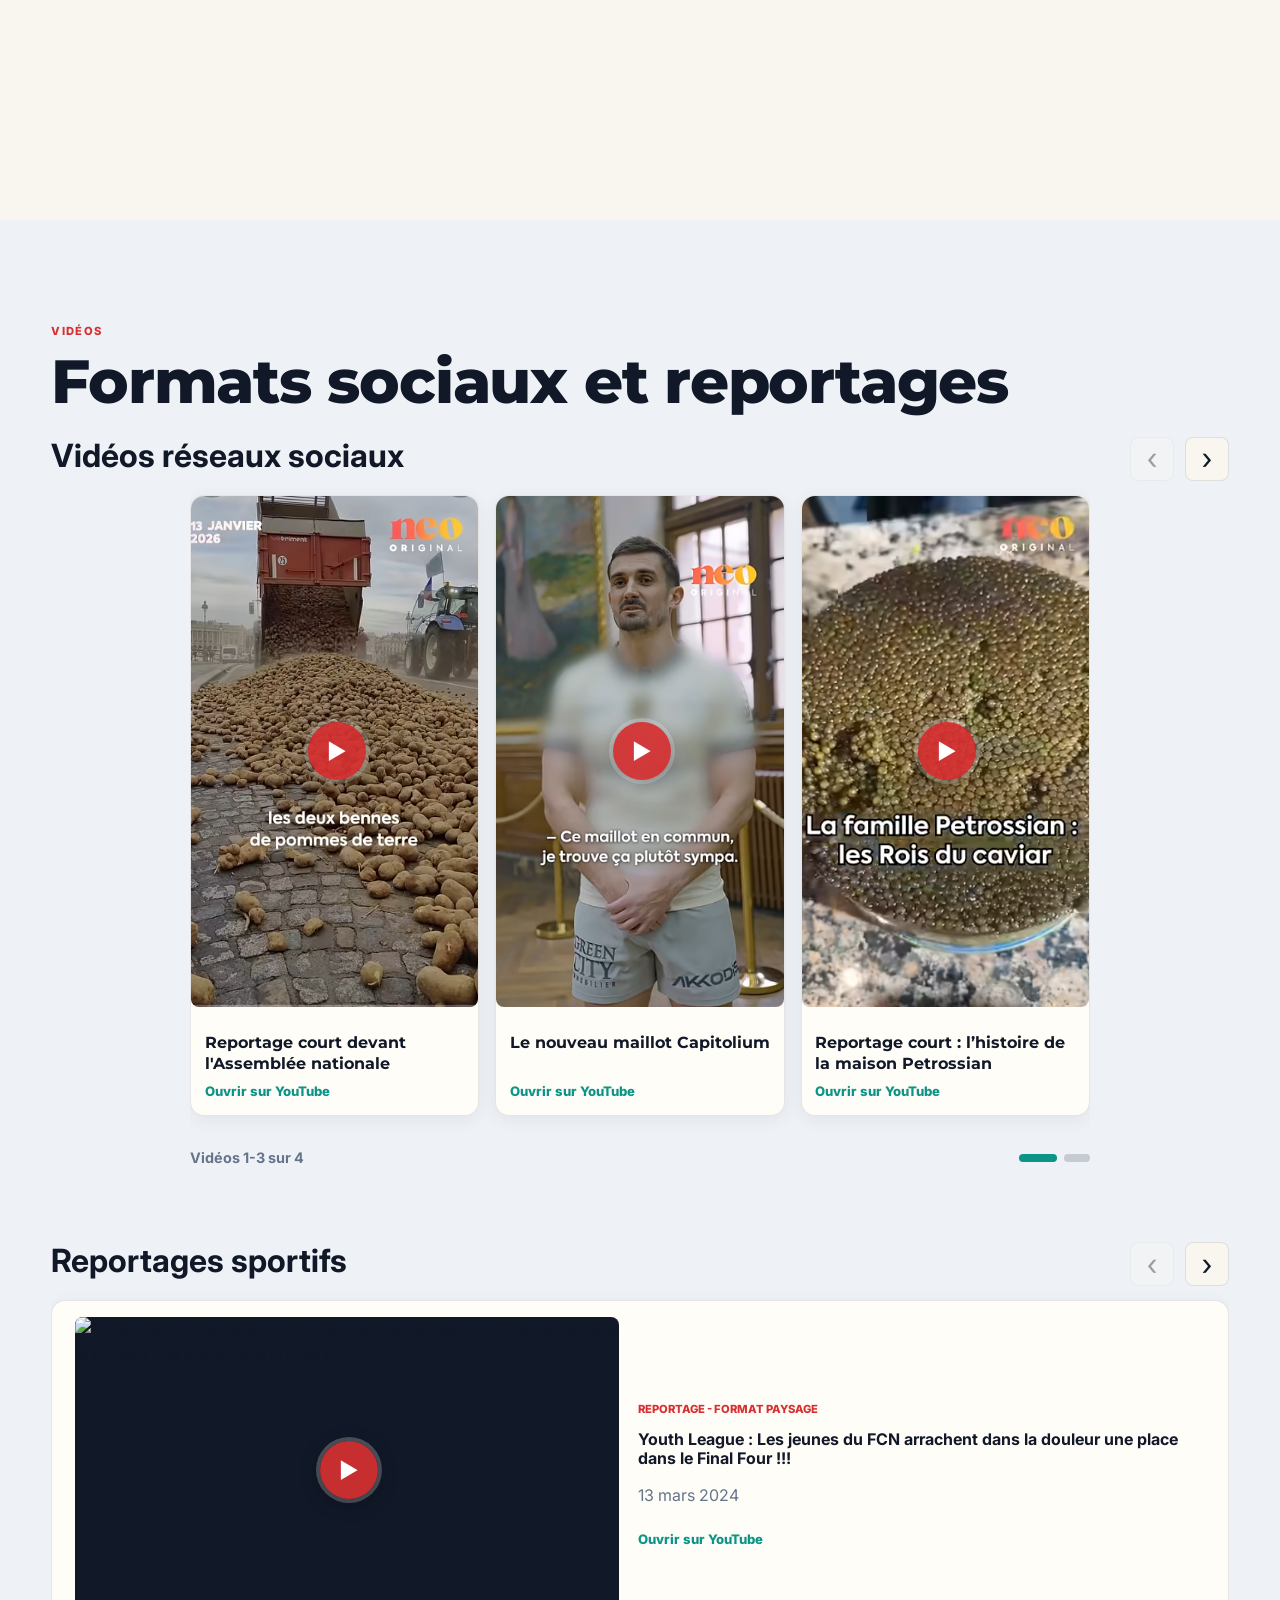
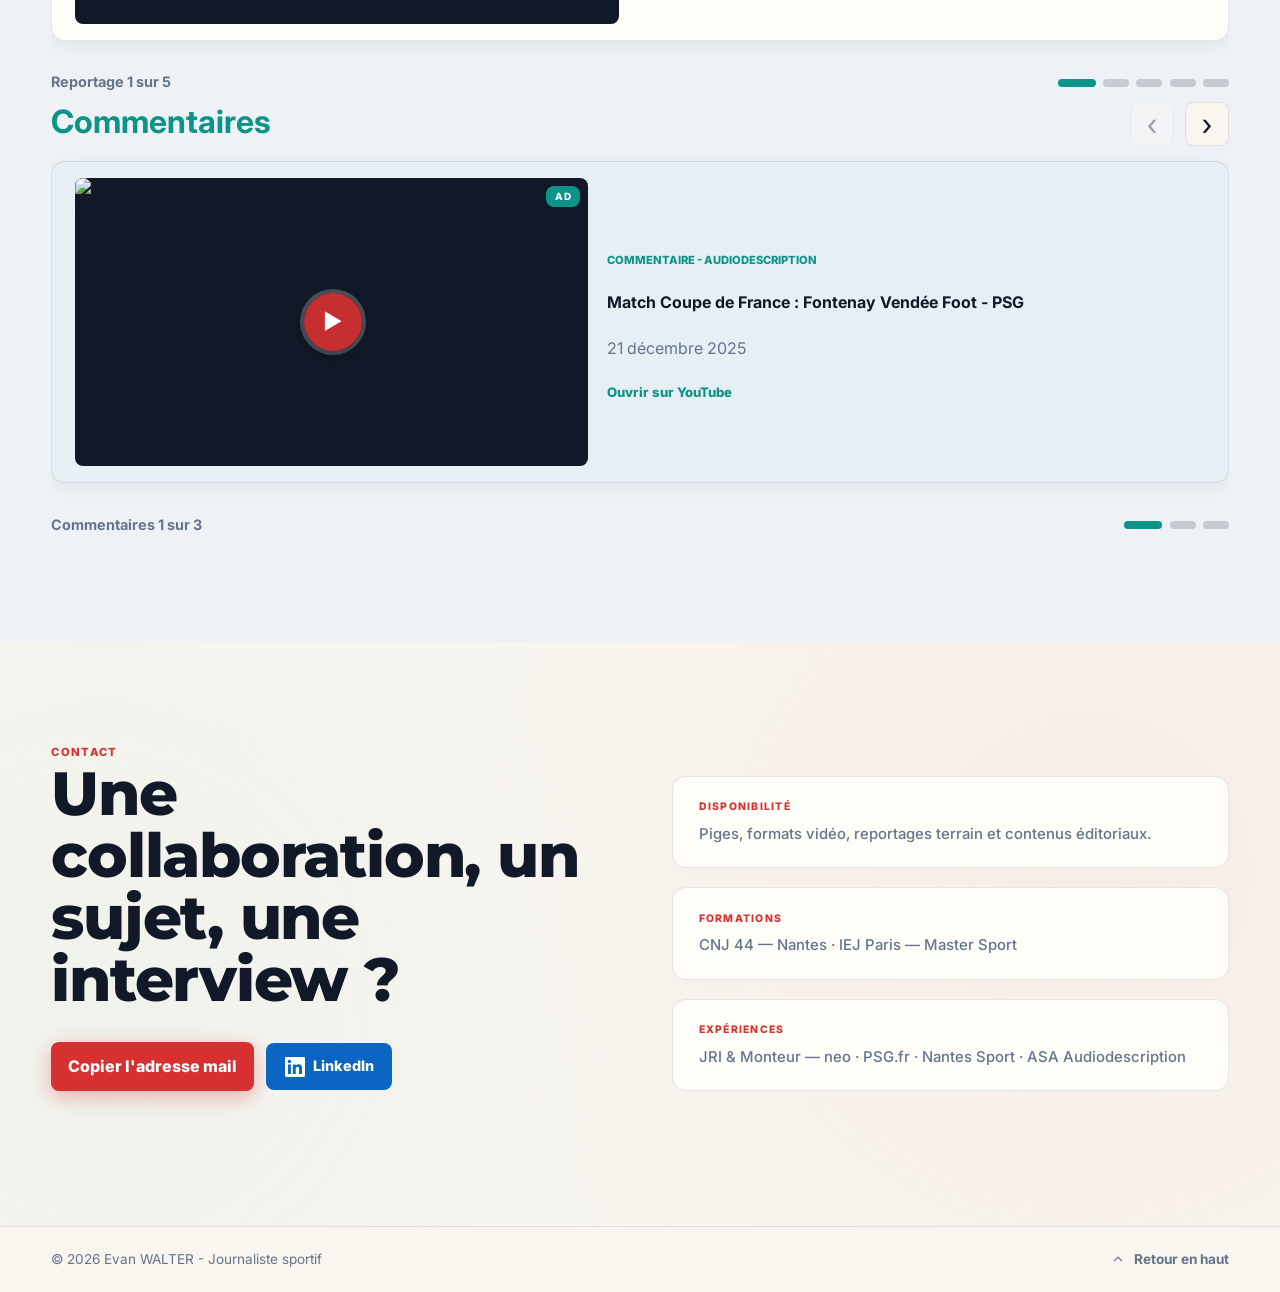
==== commit a0430d5c: "fix: wording, wip: articles and collab phrase" ====
--- a/index.html
+++ b/index.html
@@ -133,9 +133,9 @@
 
             <div class="about-copy">
               <p>
-                Journaliste généraliste et sportif, j'ai été formé au Centre Nantais de Journalisme
-                (CNJ) et à l'Institut Européen de Journalisme en Master Sport (IEJ). Journaliste
-                Reporter d'Images et Monteur pour neo (Paris/Nantes)
+                Journaliste sportif, j'ai été formé au Centre Nantais de Journalisme (CNJ) et à
+                l'Institut Européen de Journalisme en Master Sport (IEJ). Journaliste Reporter
+                d'Images et Monteur pour neo (Paris/Nantes)
               </p>
               <div class="pill-grid" aria-label="Compétences">
                 <span>Reportages · Réseaux Sociaux</span>
@@ -177,10 +177,10 @@
             </article>
           </div>
 
-          <!-- Partenaires (toujours visible) -->
+          <!-- Expériences (toujours visible) -->
           <div
-            id="partners"
-            aria-label="Partenaires"
+            id="experiences"
+            aria-label="Expériences"
             style="
               margin-top: clamp(2.5rem, 5vw, 4rem);
               padding-top: clamp(2rem, 4vw, 3rem);
@@ -188,7 +188,7 @@
             "
           >
             <div class="subsection-heading">
-              <h3>Partenaires</h3>
+              <h3>Expériences</h3>
             </div>
             <div class="collection-grid partners-grid">
               <article class="compact-card">
@@ -260,7 +260,7 @@
         <div class="container section-top">
           <div>
             <p class="eyebrow">Articles</p>
-            <h2>Dernières publications</h2>
+            <h2>Publications</h2>
           </div>
           <div class="section-actions">
             <button
@@ -1048,10 +1048,6 @@
           <div>
             <p class="eyebrow">Contact</p>
             <h2>Une collaboration, un sujet, une interview ?</h2>
-            <p>
-              Disponible pour piges, formats vidéo, reportages terrain et contenus éditoriaux autour
-              du sport.
-            </p>
 
             <div class="contact-actions" aria-label="Moyens de contact">
               <button
@@ -1084,16 +1080,14 @@
           <div class="contact-panel" aria-hidden="true">
             <div class="contact-fact">
               <span class="contact-fact-label">Disponibilité</span>
-              <p>
-                Piges, formats vidéo, reportages terrain et contenus éditoriaux autour du sport.
-              </p>
+              <p>Piges, formats vidéo, reportages terrain et contenus éditoriaux.</p>
             </div>
             <div class="contact-fact">
-              <span class="contact-fact-label">Formation</span>
+              <span class="contact-fact-label">Formations</span>
               <p>CNJ 44 — Nantes · IEJ Paris — Master Sport</p>
             </div>
             <div class="contact-fact">
-              <span class="contact-fact-label">Expérience</span>
+              <span class="contact-fact-label">Expériences</span>
               <p>JRI &amp; Monteur — neo · PSG.fr · Nantes Sport · ASA Audiodescription</p>
             </div>
           </div>
--- a/main.css
+++ b/main.css
@@ -375,7 +375,7 @@
 
 .hero-grid {
   display: grid;
-  grid-template-columns: 1fr min(26vw, 290px);
+  grid-template-columns: 1fr min(30vw, 340px);
   align-items: start;
   gap: clamp(2.5rem, 6vw, 5rem);
   padding: clamp(4.5rem, 9vw, 8rem) 0 clamp(3rem, 6vw, 5rem);
@@ -1019,7 +1019,8 @@
 
 .rail {
   position: relative;
-  overflow: hidden;
+  /* clip-path clips left/right overflow while allowing vertical overflow for shadows and hover lift */
+  clip-path: inset(-12px 0 -20px 0);
 }
 
 .rail-track {
@@ -1028,8 +1029,8 @@
   grid-auto-flow: column;
   gap: var(--carousel-gap);
   overflow-x: auto;
-  padding: 0.25rem 0.25rem 1rem;
-  margin: -0.25rem;
+  padding: 0.8rem 0 1.4rem;
+  margin: -0.8rem 0 0;
   overscroll-behavior-x: contain;
   scroll-behavior: smooth;
   scroll-snap-type: x mandatory;
@@ -1060,8 +1061,8 @@
 }
 
 .card:hover {
-  transform: translateY(-5px);
-  box-shadow: 0 24px 55px rgba(25, 31, 44, 0.16);
+  transform: translateY(-3px);
+  box-shadow: 0 16px 40px rgba(25, 31, 44, 0.13);
 }
 
 .card img {
@@ -1349,7 +1350,7 @@
 }
 
 .report-card:hover {
-  transform: translateY(-4px);
+  transform: translateY(-3px);
   box-shadow: var(--shadow);
 }
 
@@ -1382,7 +1383,7 @@
 }
 
 .comment-card:hover {
-  transform: translateY(-4px);
+  transform: translateY(-3px);
   box-shadow: 0 12px 36px rgba(13, 148, 136, 0.12);
 }
 
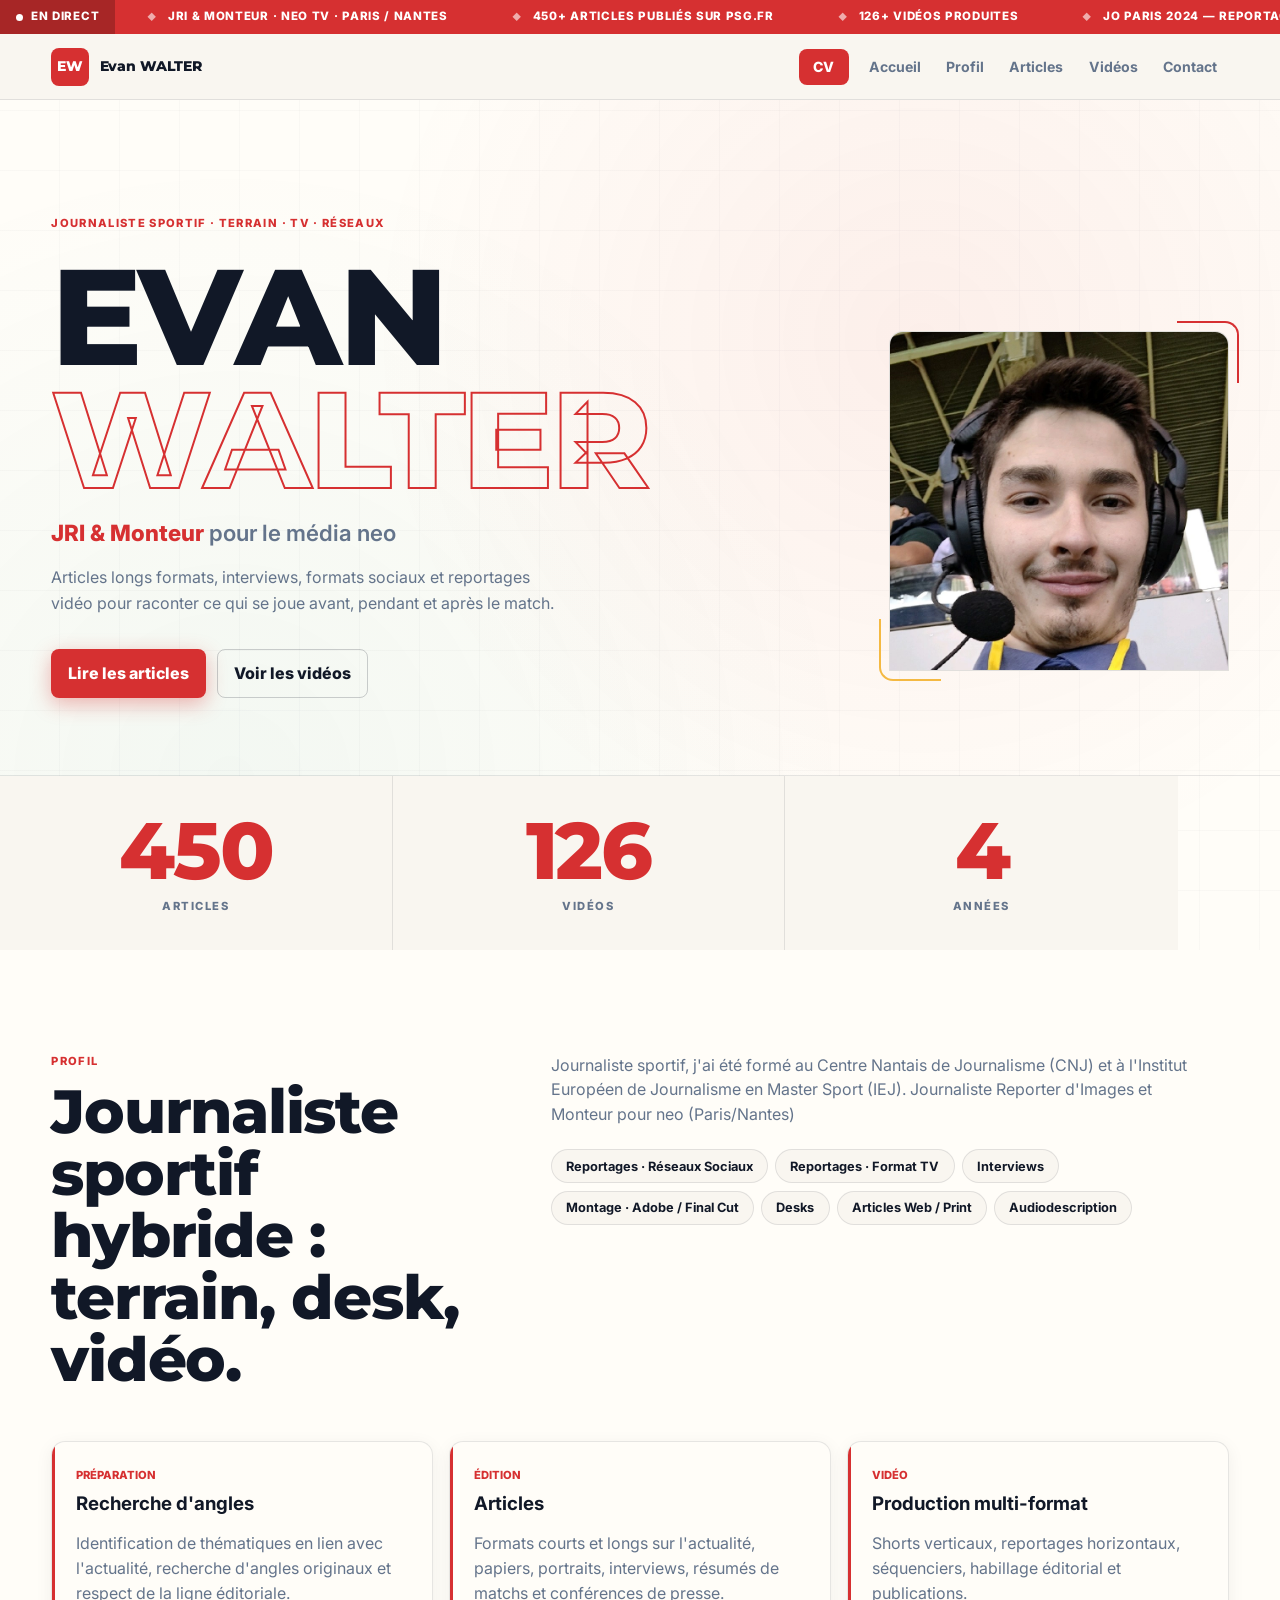
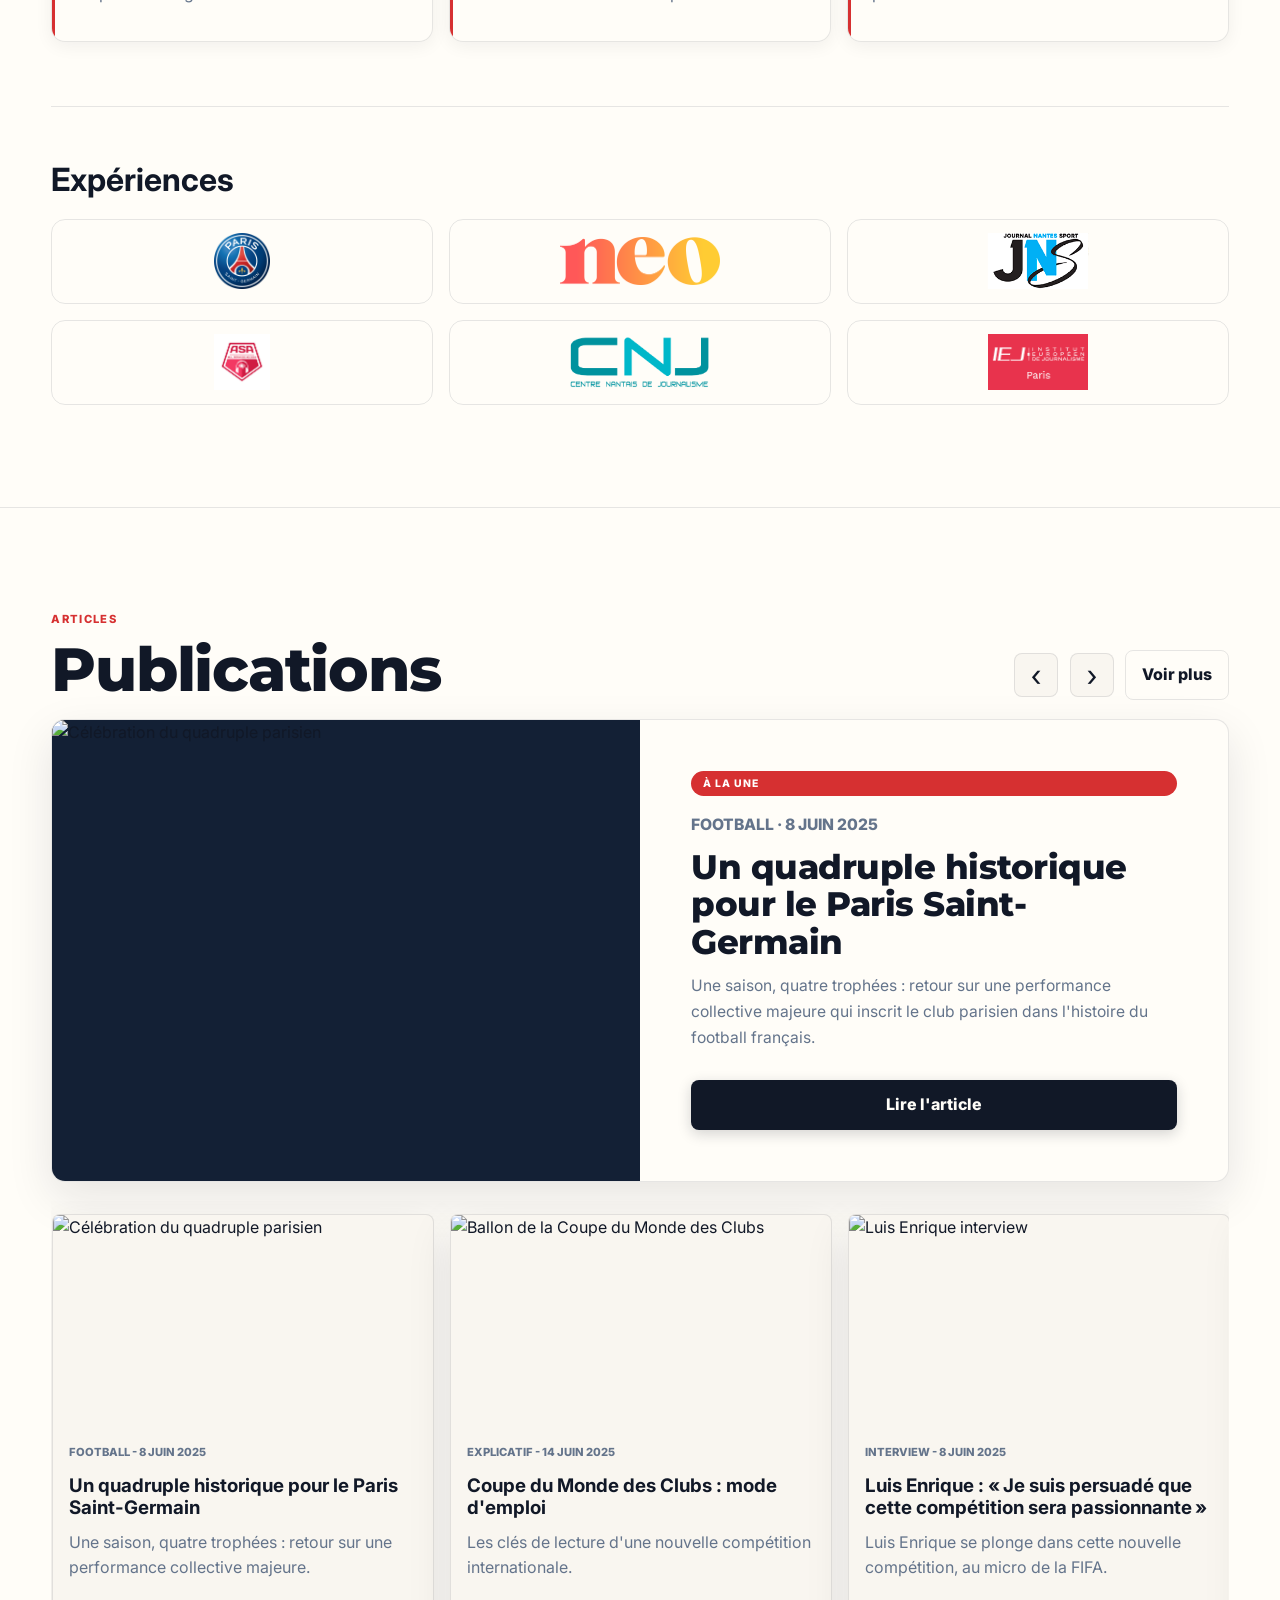
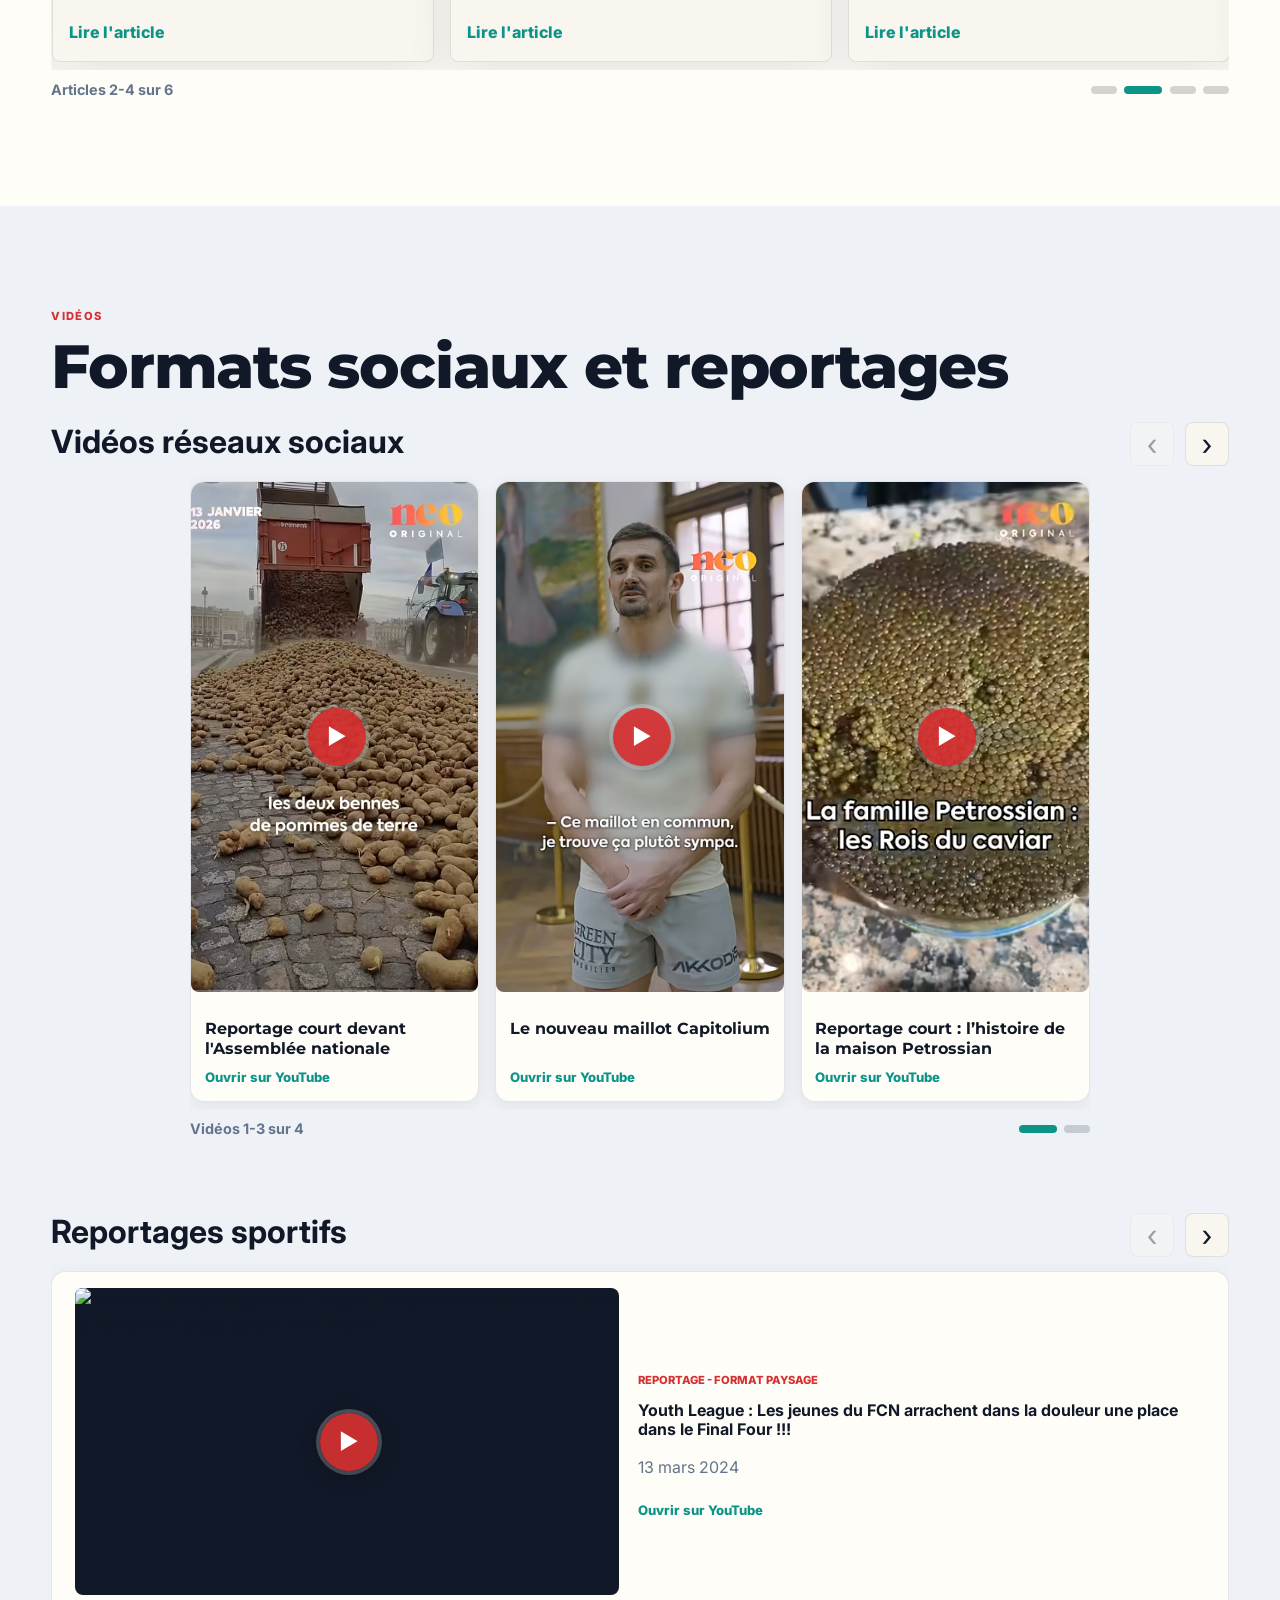
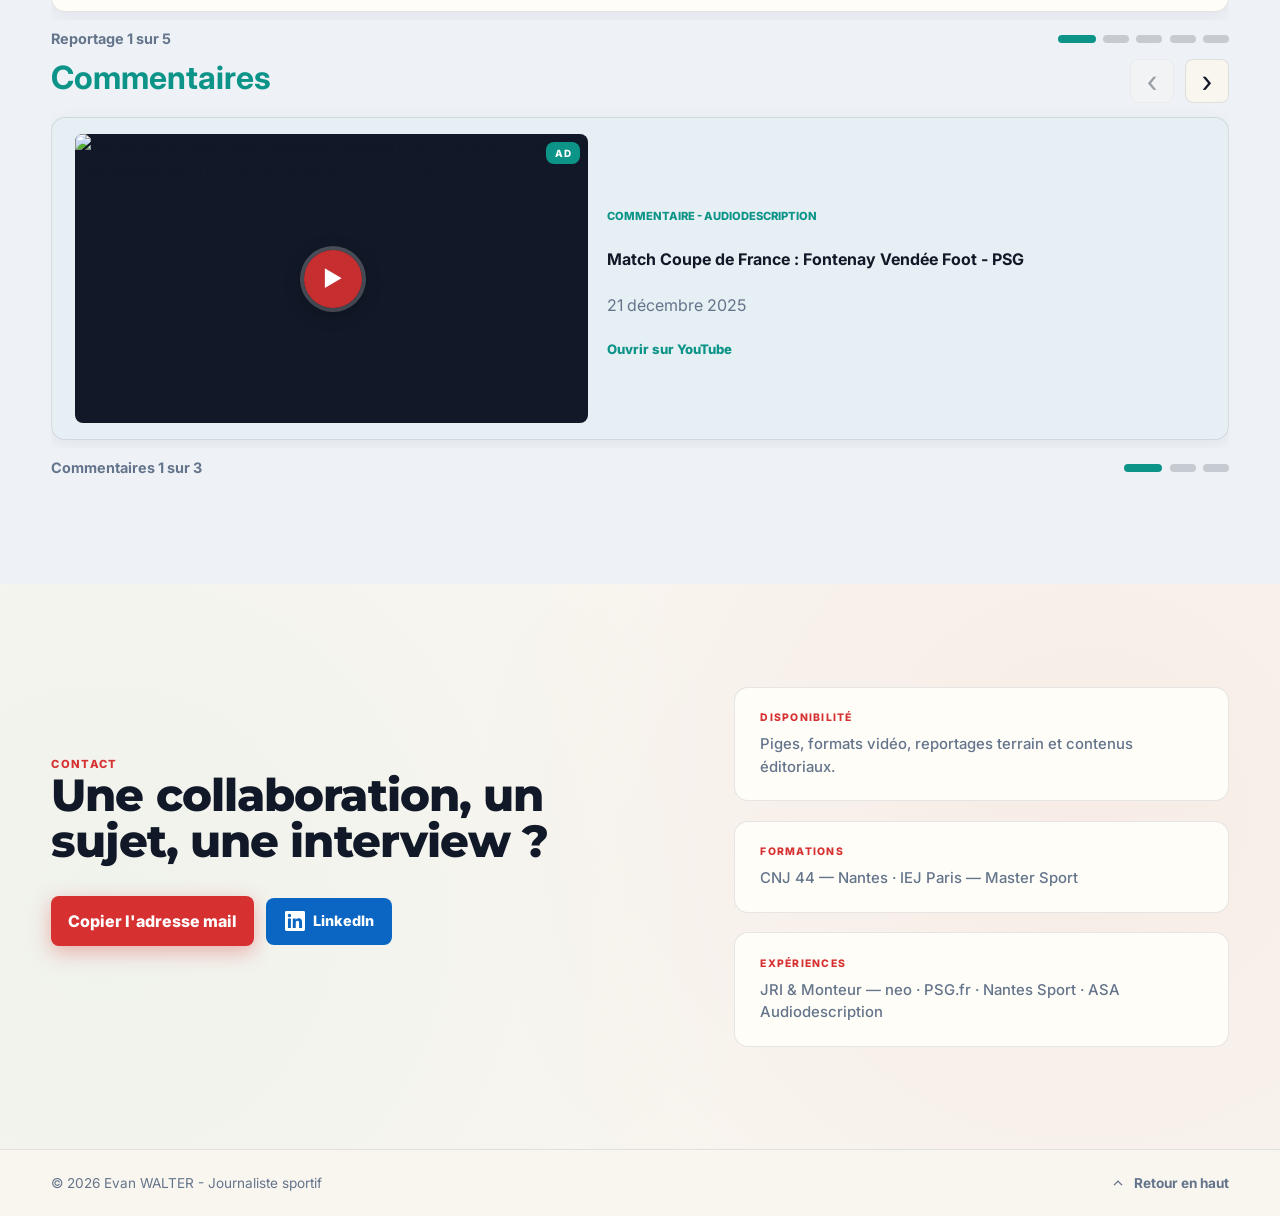
==== commit fd87e59b: "add: dedicated button for CV for desktop and Mobile app, wip: rail-track padding" ====
--- a/index.html
+++ b/index.html
@@ -62,15 +62,15 @@
         </a>
 
         <nav class="main-nav" role="navigation" aria-label="Navigation principale">
+          <a class="nav-cv" href="CV/CV%20-%20Evan%20WALTER.pdf" target="_blank" rel="noopener"
+            >CV</a
+          >
           <button id="nav-toggle" class="nav-toggle" aria-expanded="false" aria-controls="menu">
             Menu
           </button>
           <ul id="menu" class="menu">
             <li><a href="#home">Accueil</a></li>
             <li><a href="#about">Profil</a></li>
-            <li>
-              <a href="CV/CV%20-%20Evan%20WALTER.pdf" target="_blank" rel="noopener">CV</a>
-            </li>
             <li><a href="#articles">Articles</a></li>
             <li><a href="#videos">Vidéos</a></li>
             <li><a href="#contact">Contact</a></li>
--- a/main.css
+++ b/main.css
@@ -279,6 +279,9 @@
 
 .main-nav {
   position: relative;
+  display: flex;
+  align-items: center;
+  gap: 0.5rem;
 }
 
 .nav-toggle {
@@ -341,6 +344,28 @@
 .header-light .menu a:focus-visible {
   color: var(--ink);
   background: rgba(13, 148, 136, 0.1);
+}
+
+.nav-cv {
+  padding: 0.45rem 0.9rem;
+  background: var(--red);
+  color: var(--white);
+  border-radius: var(--r);
+  font-weight: 800;
+  font-size: 0.88rem;
+  letter-spacing: 0.02em;
+  text-decoration: none;
+  transition:
+    background 0.18s,
+    transform 0.15s;
+  flex-shrink: 0;
+}
+
+.nav-cv:hover,
+.nav-cv:focus-visible {
+  background: var(--red-2);
+  color: var(--white);
+  transform: translateY(-1px);
 }
 
 .hero {
@@ -859,6 +884,10 @@
   letter-spacing: -0.02em;
 }
 
+.contact h2 {
+  font-size: clamp(1.8rem, 3.5vw, 2.8rem);
+}
+
 .section-top {
   display: flex;
   align-items: flex-end;
@@ -1029,7 +1058,7 @@
   grid-auto-flow: column;
   gap: var(--carousel-gap);
   overflow-x: auto;
-  padding: 0.8rem 0 1.4rem;
+  padding: 0.8rem 0 0.5rem;
   margin: -0.8rem 0 0;
   overscroll-behavior-x: contain;
   scroll-behavior: smooth;
@@ -1439,7 +1468,7 @@
   position: relative;
   z-index: 1;
   display: grid;
-  grid-template-columns: 1fr 1fr;
+  grid-template-columns: 1.25fr 1fr;
   align-items: center;
   gap: clamp(2rem, 5vw, 5rem);
 }
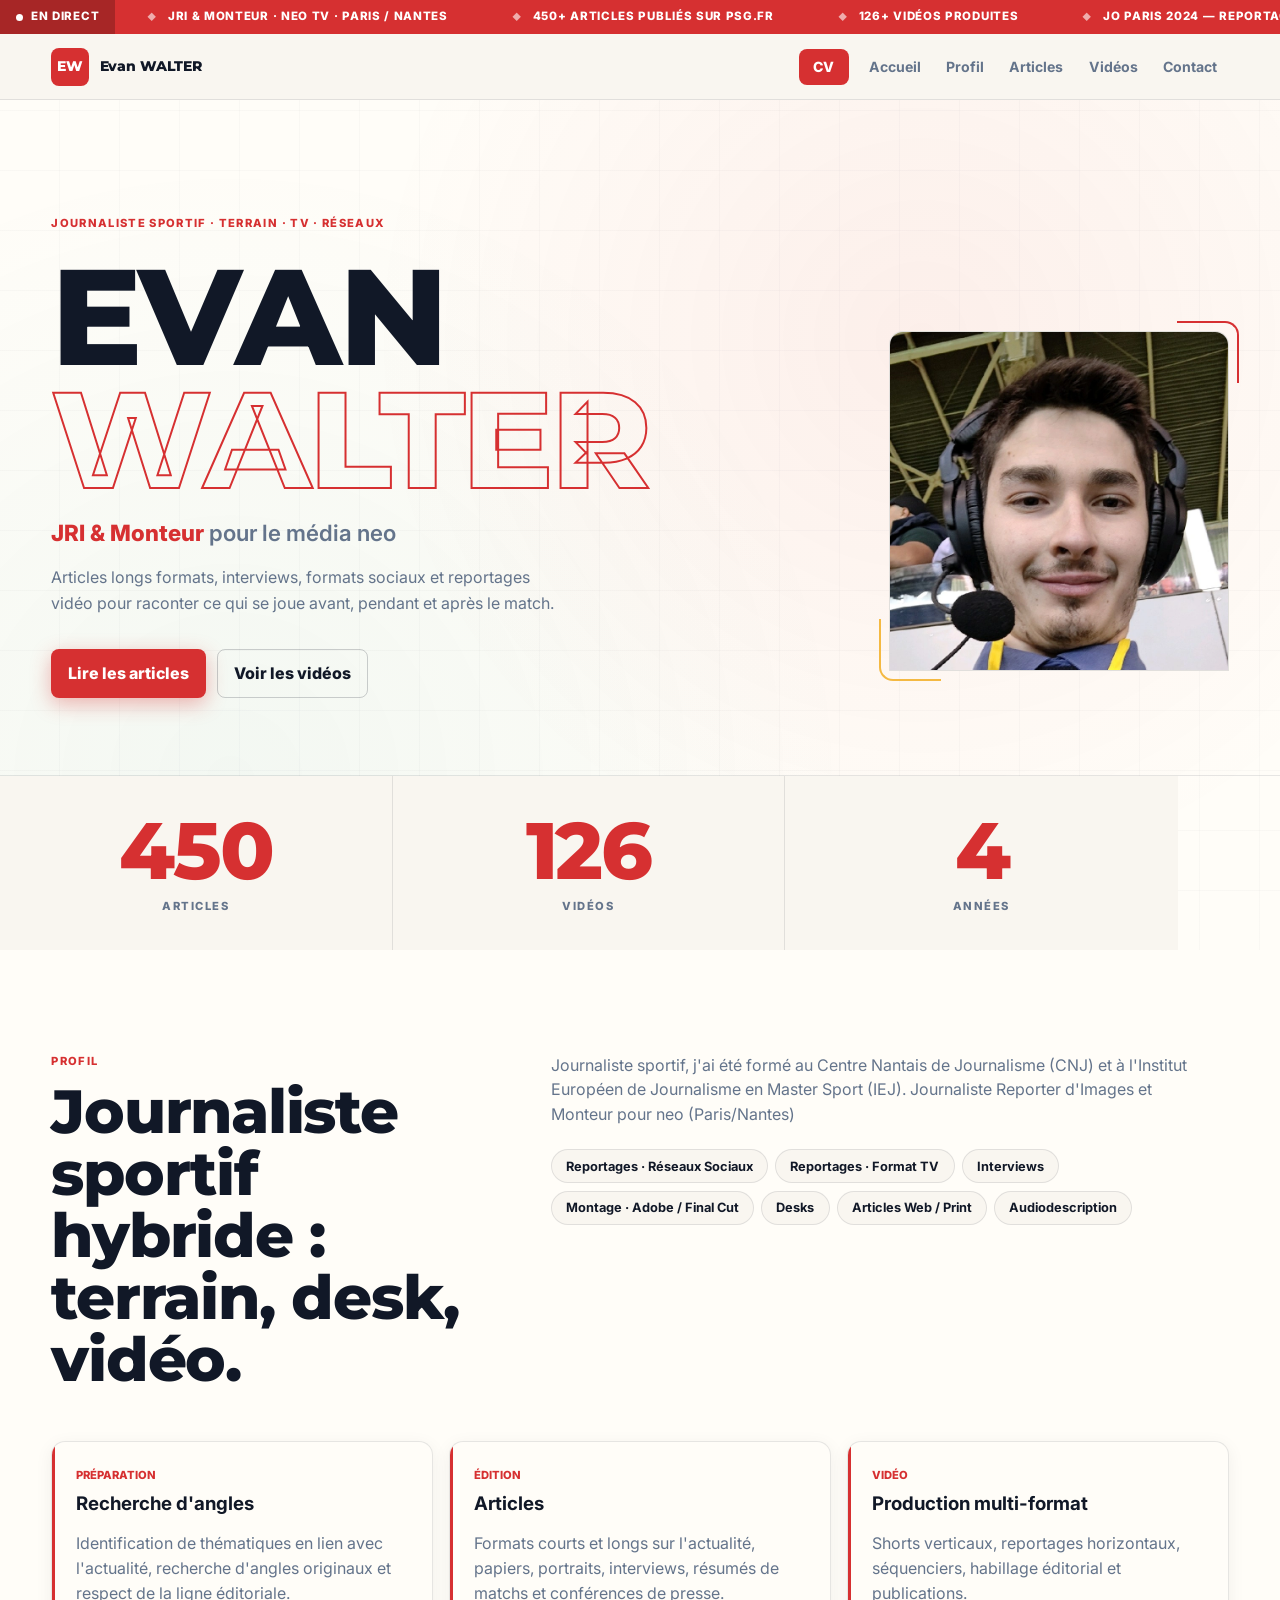
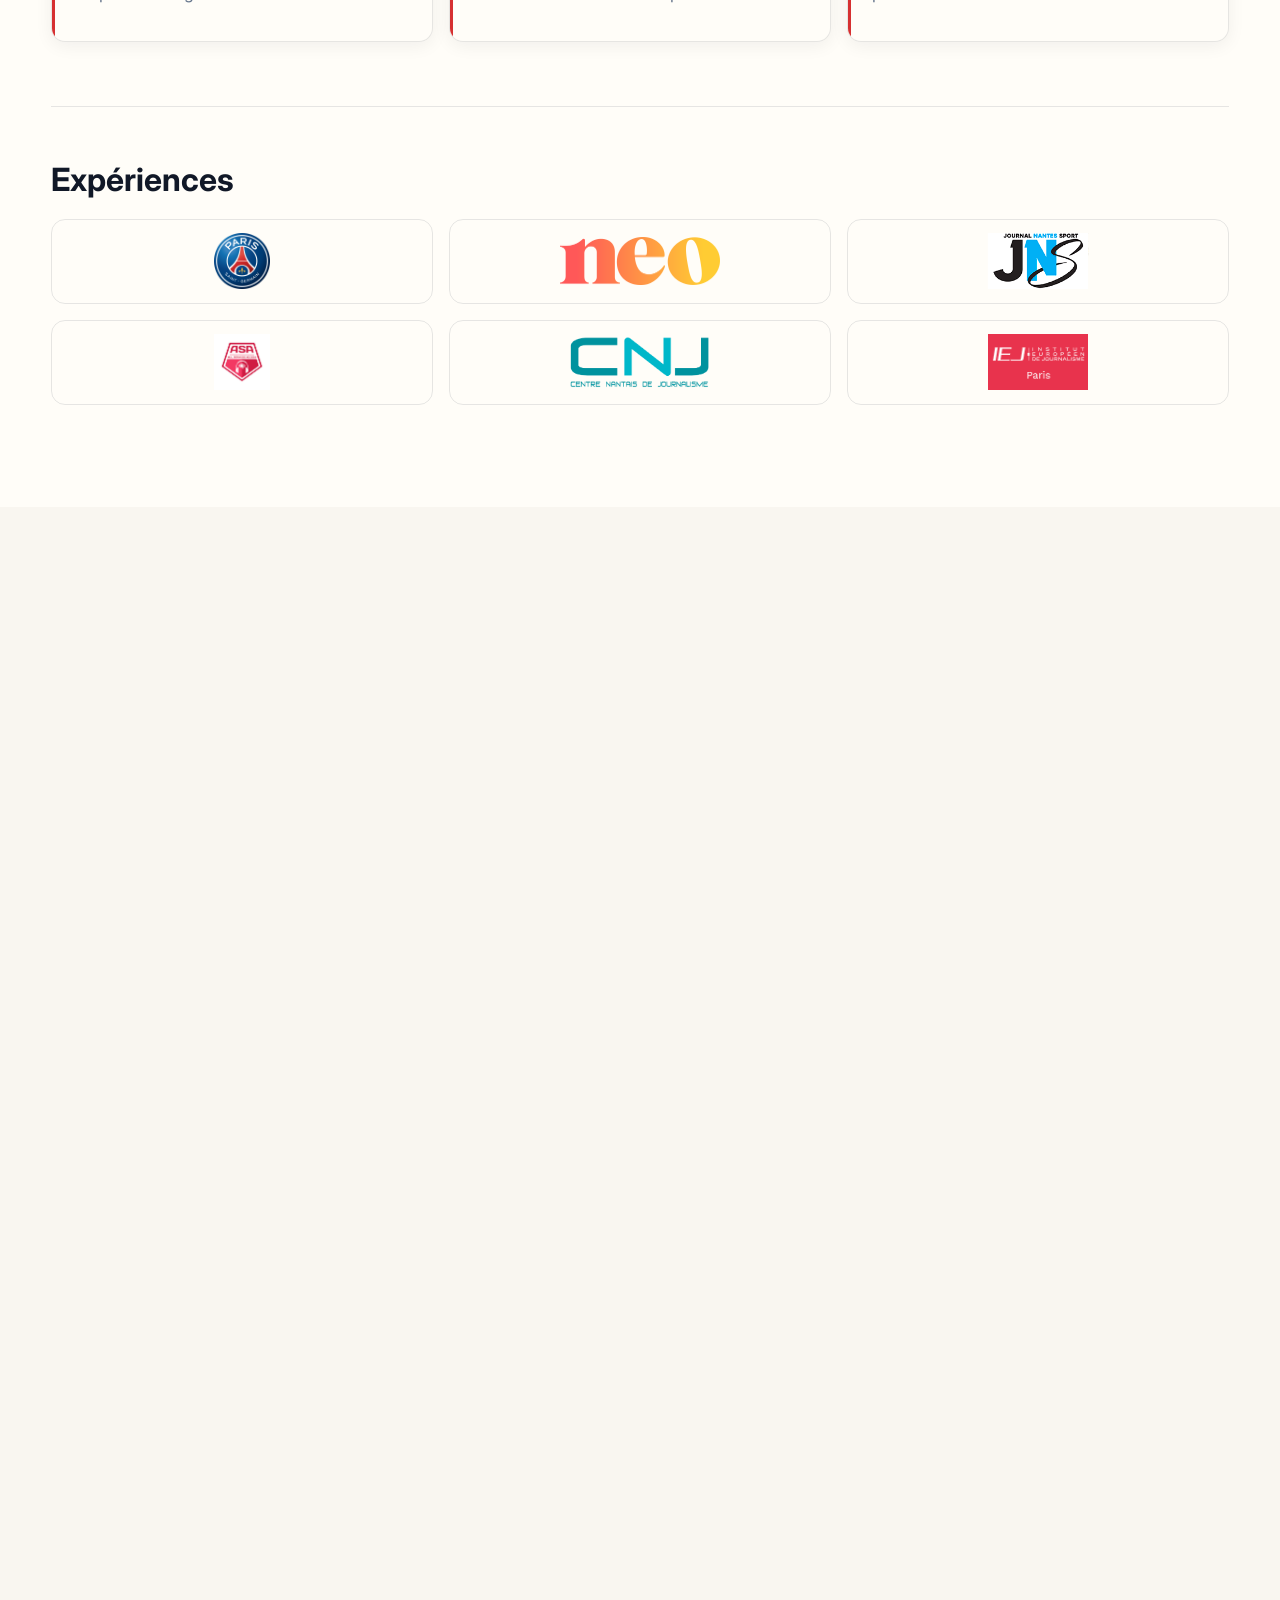
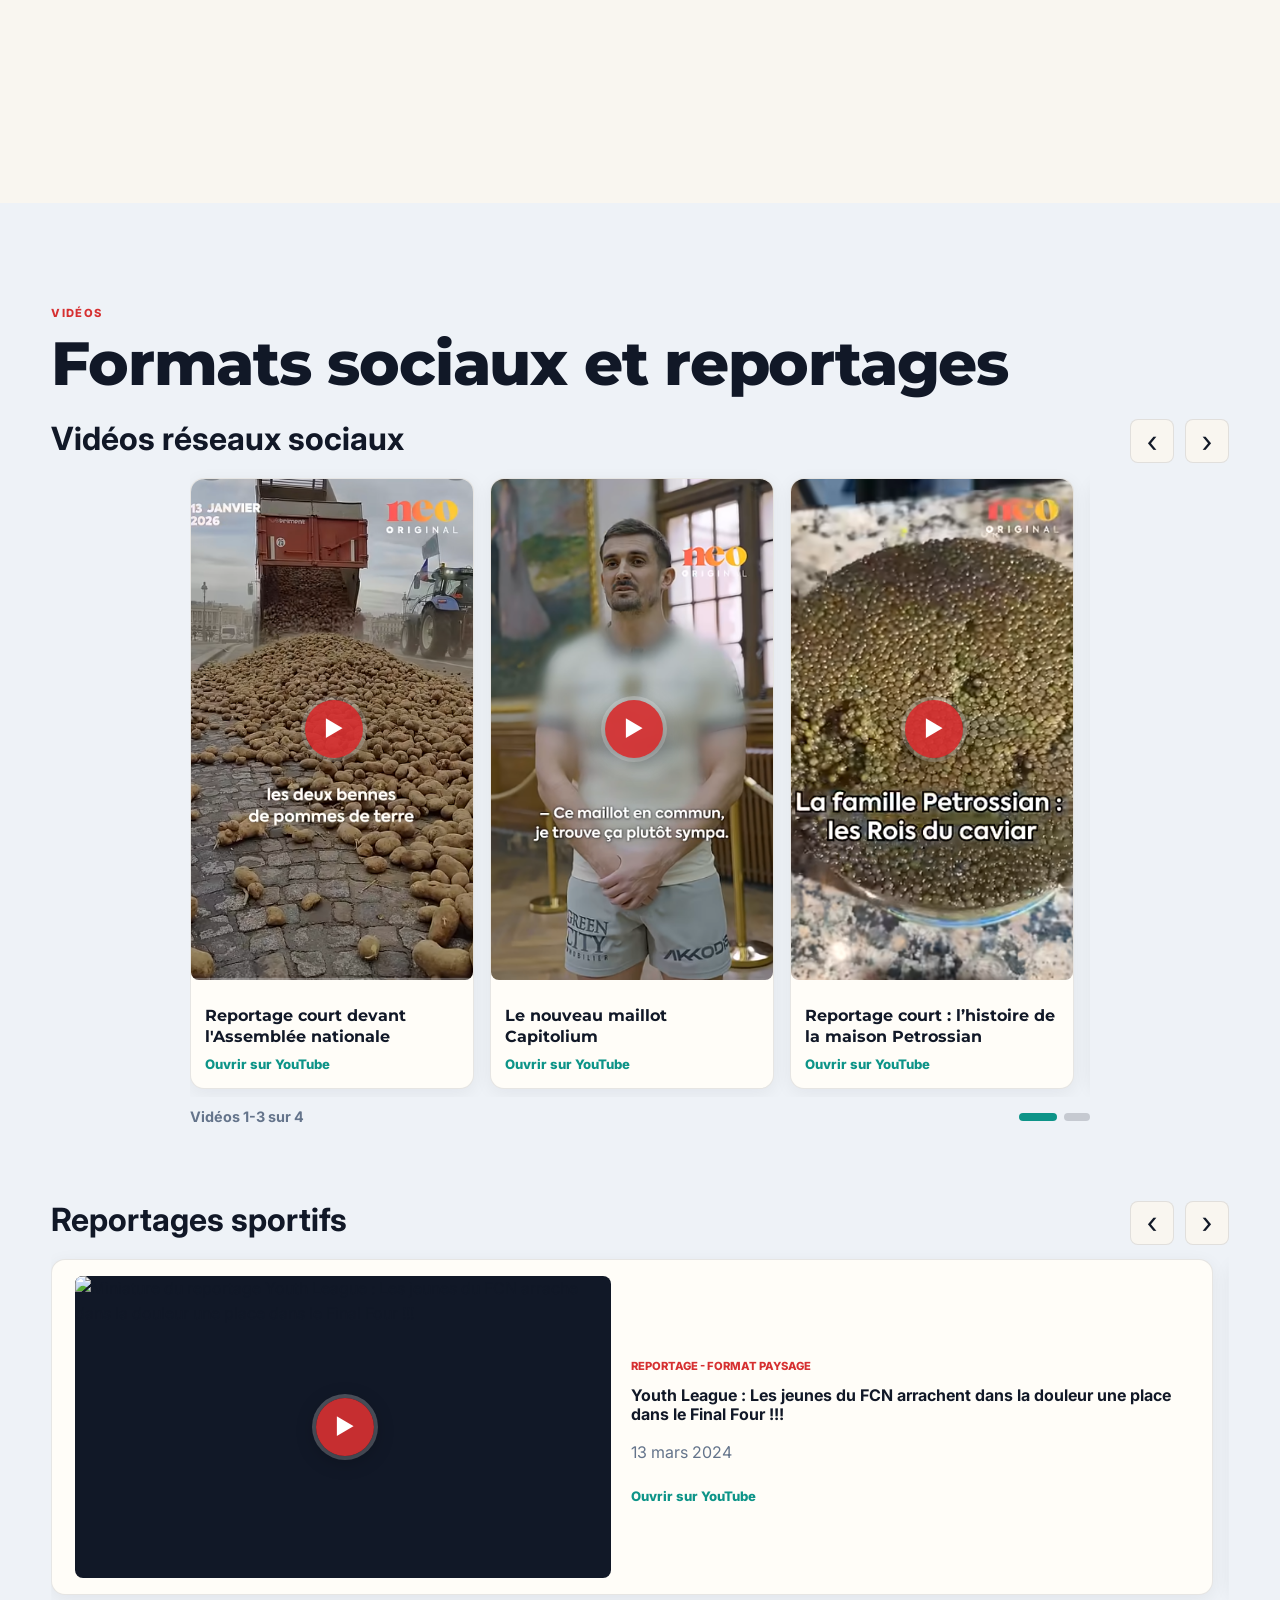
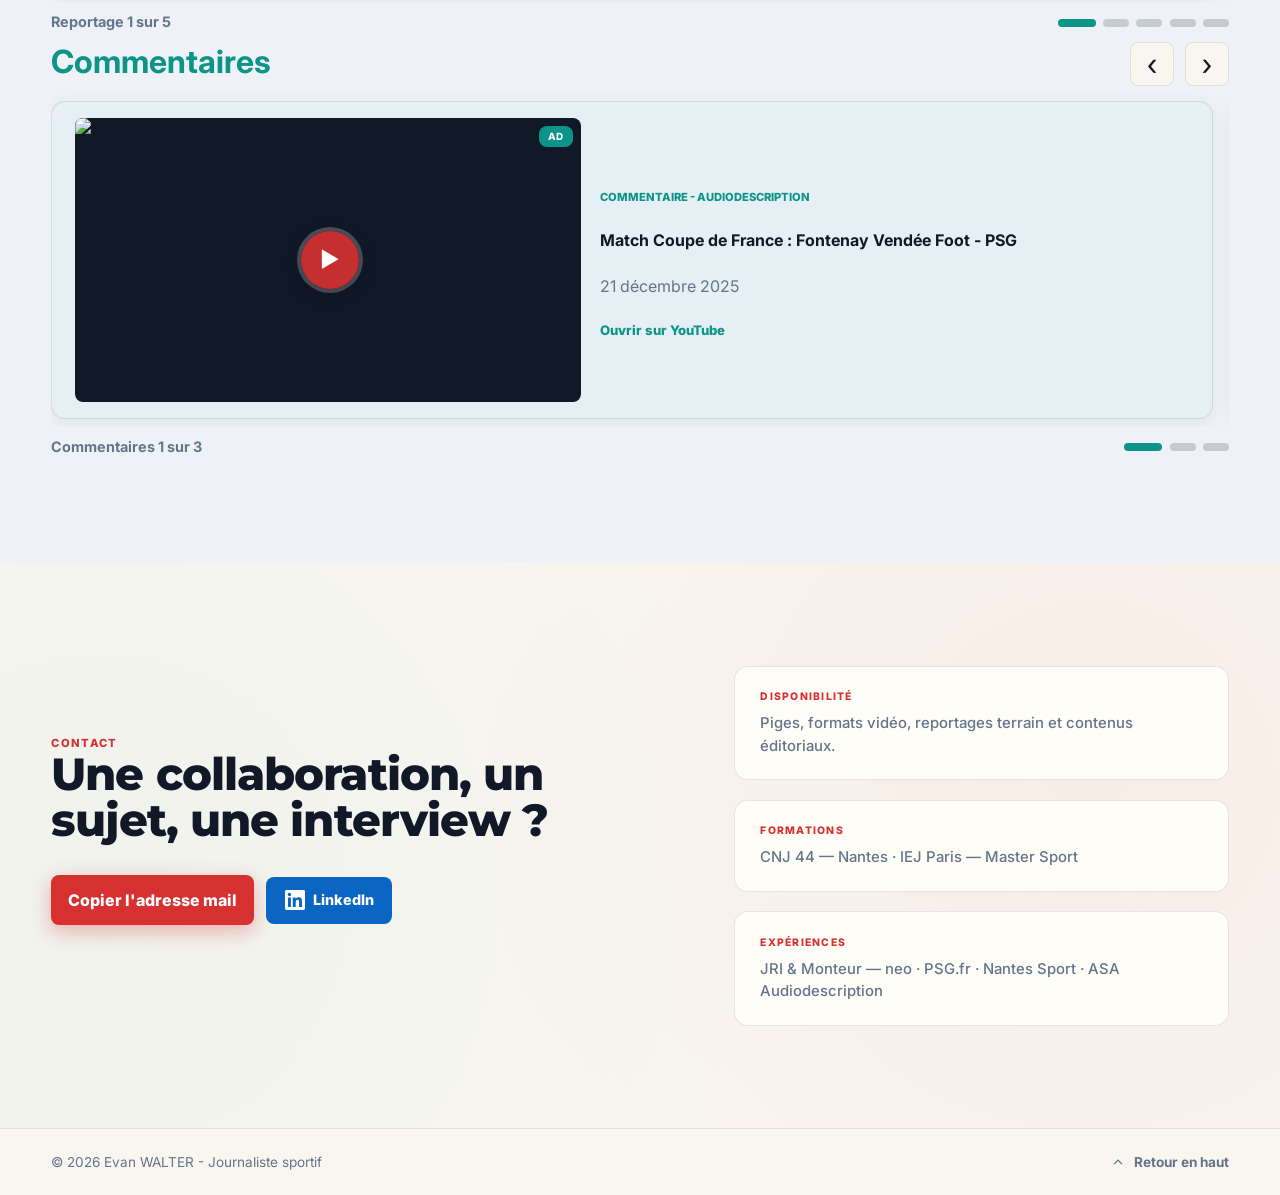
==== commit bee91be8: "add: mobile carousel for contact infos exp, dispo and formation" ====
--- a/index.html
+++ b/index.html
@@ -1049,6 +1049,24 @@
             <p class="eyebrow">Contact</p>
             <h2>Une collaboration, un sujet, une interview ?</h2>
 
+            <!-- Fade mobile infos éditoriales (entre titre et boutons) -->
+            <div class="contact-carousel-mobile" aria-live="polite" aria-atomic="true">
+              <div class="contact-carousel-slides">
+                <div class="contact-carousel-slide is-active">
+                  <span class="contact-fade-label">Disponibilité</span>
+                  <p>Piges, formats vidéo, reportages terrain et contenus éditoriaux.</p>
+                </div>
+                <div class="contact-carousel-slide">
+                  <span class="contact-fade-label">Formations</span>
+                  <p>CNJ 44 — Nantes · IEJ Paris — Master Sport</p>
+                </div>
+                <div class="contact-carousel-slide">
+                  <span class="contact-fade-label">Expériences</span>
+                  <p>JRI &amp; Monteur — neo · PSG.fr · Nantes Sport · ASA Audiodescription</p>
+                </div>
+              </div>
+            </div>
+
             <div class="contact-actions" aria-label="Moyens de contact">
               <button
                 id="copy-email"
--- a/main.css
+++ b/main.css
@@ -854,6 +854,49 @@
   font-weight: 500;
 }
 
+/* Fade mobile infos éditoriales (entre titre et boutons) ── */
+.contact-carousel-mobile {
+  display: none;
+  margin: 1.2rem 0 1.6rem;
+}
+
+.contact-carousel-slides {
+  display: grid;
+  grid-template-areas: 'slide';
+}
+
+.contact-carousel-slide {
+  grid-area: slide;
+  opacity: 0;
+  transition: opacity 0.55s ease;
+  pointer-events: none;
+  user-select: none;
+}
+
+.contact-carousel-slide.is-active {
+  opacity: 1;
+  pointer-events: auto;
+  user-select: auto;
+}
+
+.contact-carousel-slide .contact-fade-label {
+  display: block;
+  margin: 0 0 0.25rem;
+  color: var(--teal);
+  font-size: 0.65rem;
+  font-weight: 800;
+  letter-spacing: 0.12em;
+  text-transform: uppercase;
+}
+
+.contact-carousel-slide p {
+  margin: 0;
+  color: var(--muted);
+  font-size: 0.93rem;
+  line-height: 1.5;
+  font-weight: 500;
+}
+
 /* Icon-btn variante sombre (section vidéos) ────────────── */
 .icon-btn-dk {
   border-color: var(--line);
@@ -1048,8 +1091,8 @@
 
 .rail {
   position: relative;
-  /* clip-path clips left/right overflow while allowing vertical overflow for shadows and hover lift */
-  clip-path: inset(-12px 0 -20px 0);
+  clip-path: inset(-12px 0 -20px 0 round var(--r-lg));
+  border-radius: var(--r-lg);
 }
 
 .rail-track {
@@ -1058,7 +1101,7 @@
   grid-auto-flow: column;
   gap: var(--carousel-gap);
   overflow-x: auto;
-  padding: 0.8rem 0 0.5rem;
+  padding: 0.8rem 0.5rem 0.5rem;
   margin: -0.8rem 0 0;
   overscroll-behavior-x: contain;
   scroll-behavior: smooth;
@@ -1667,6 +1710,9 @@
   .contact-panel {
     display: none;
   }
+  .contact-carousel-mobile {
+    display: block;
+  }
 }
 
 @media (max-width: 980px) {
@@ -1792,7 +1838,7 @@
   }
 
   .article-carousel {
-    --carousel-card-width: 80vw;
+    --carousel-card-width: 100%;
   }
 
   .video-carousel {
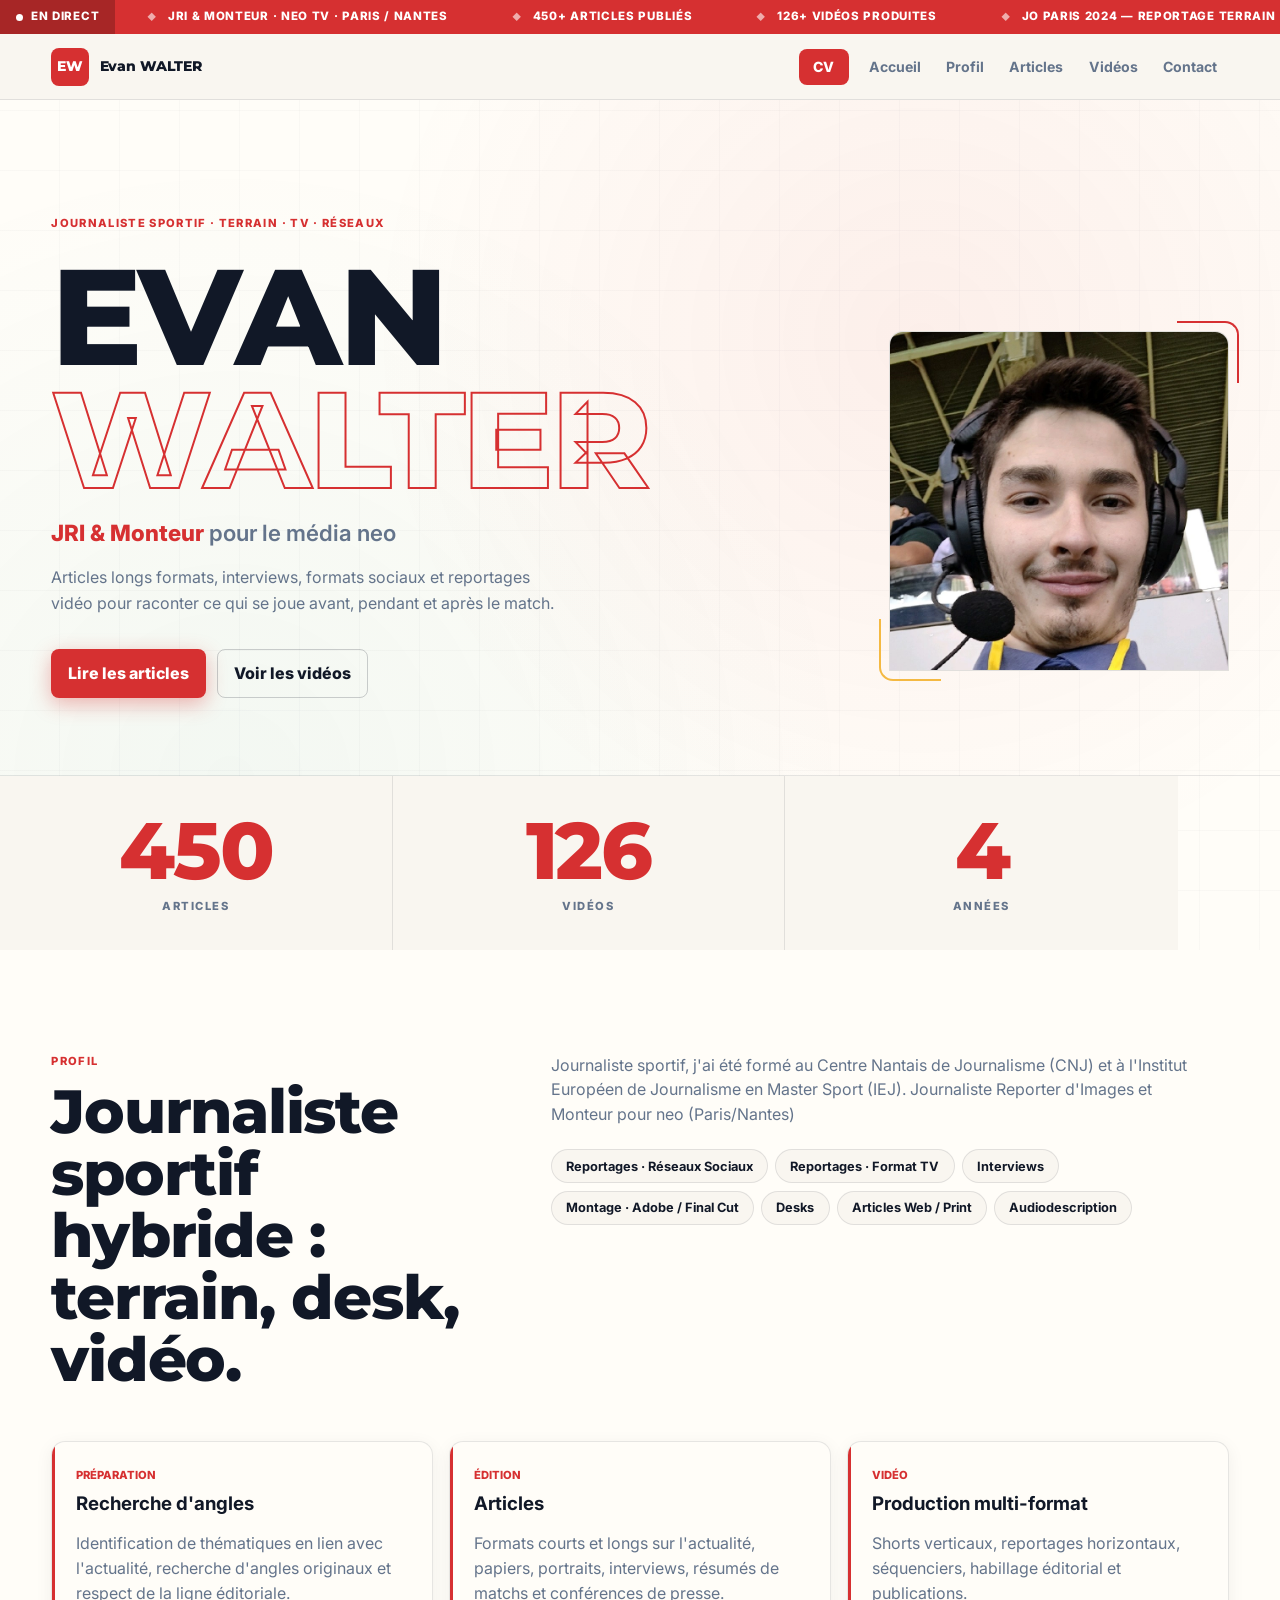
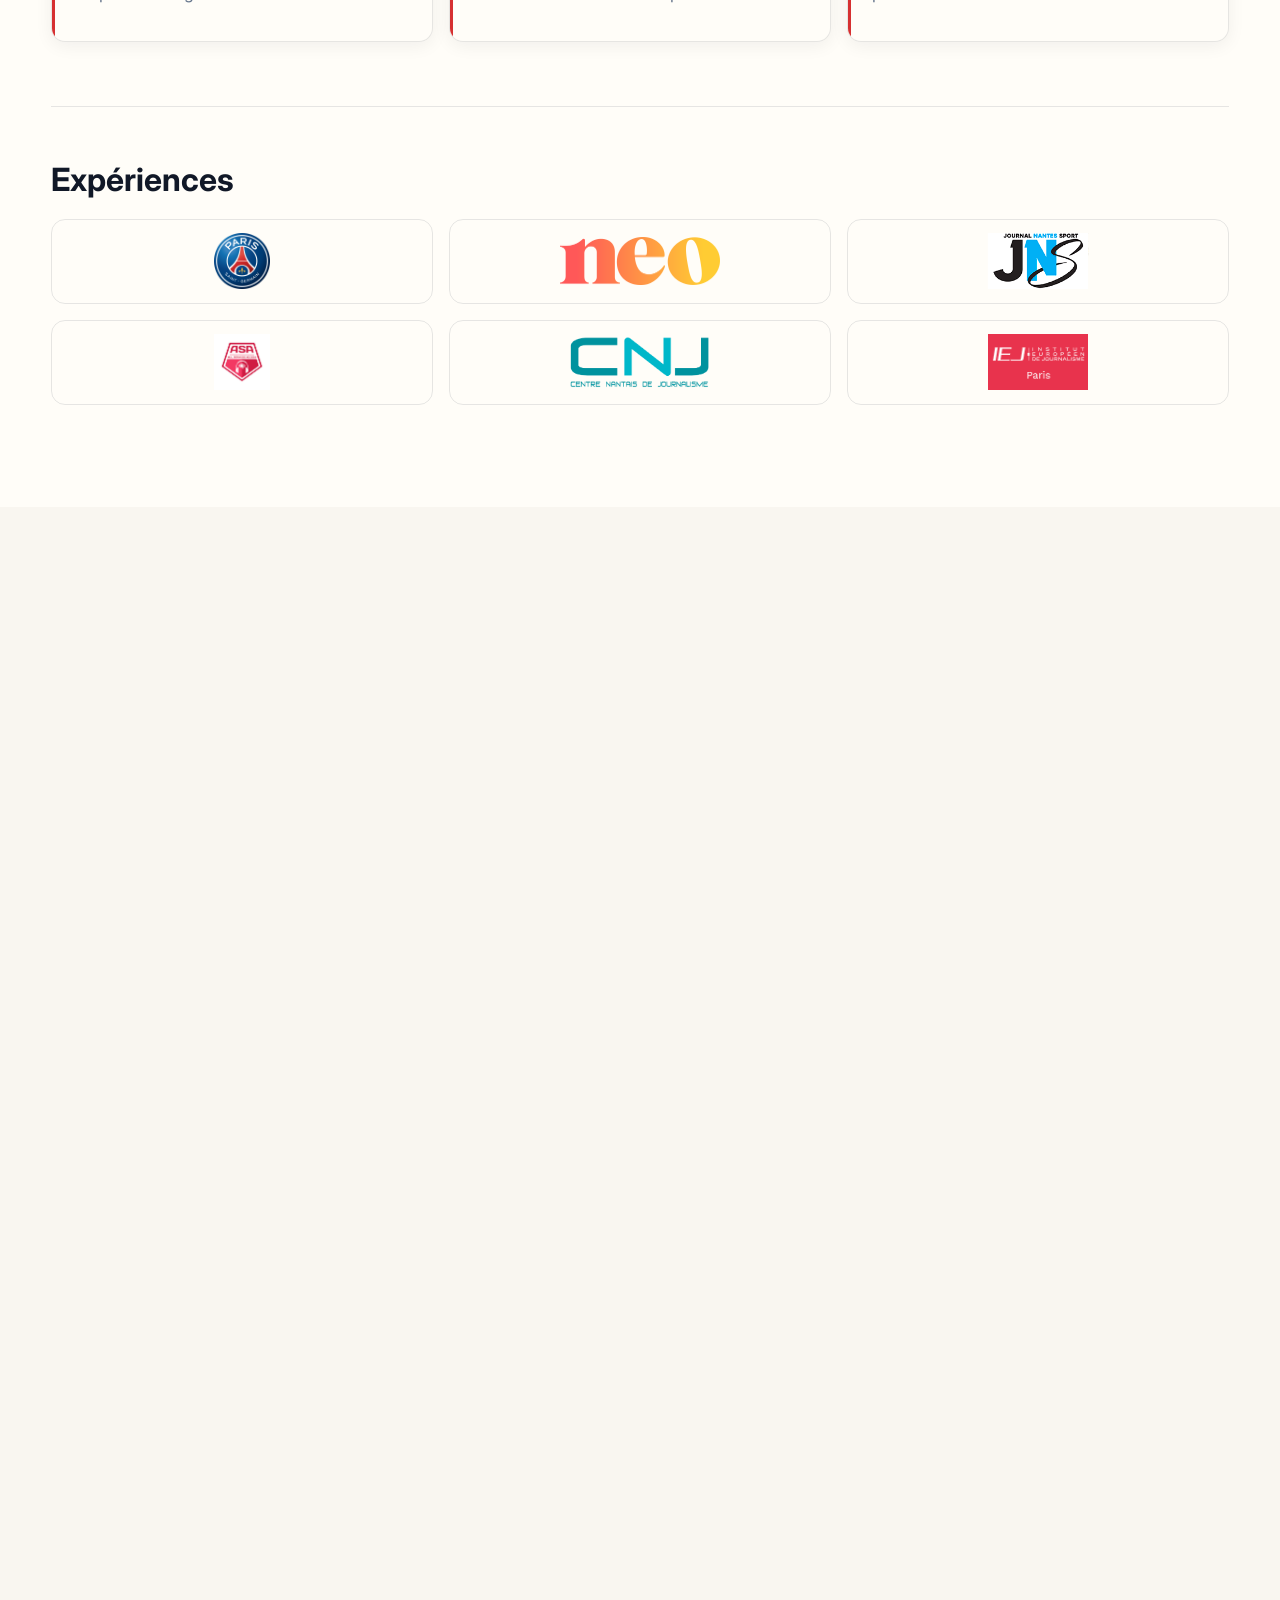
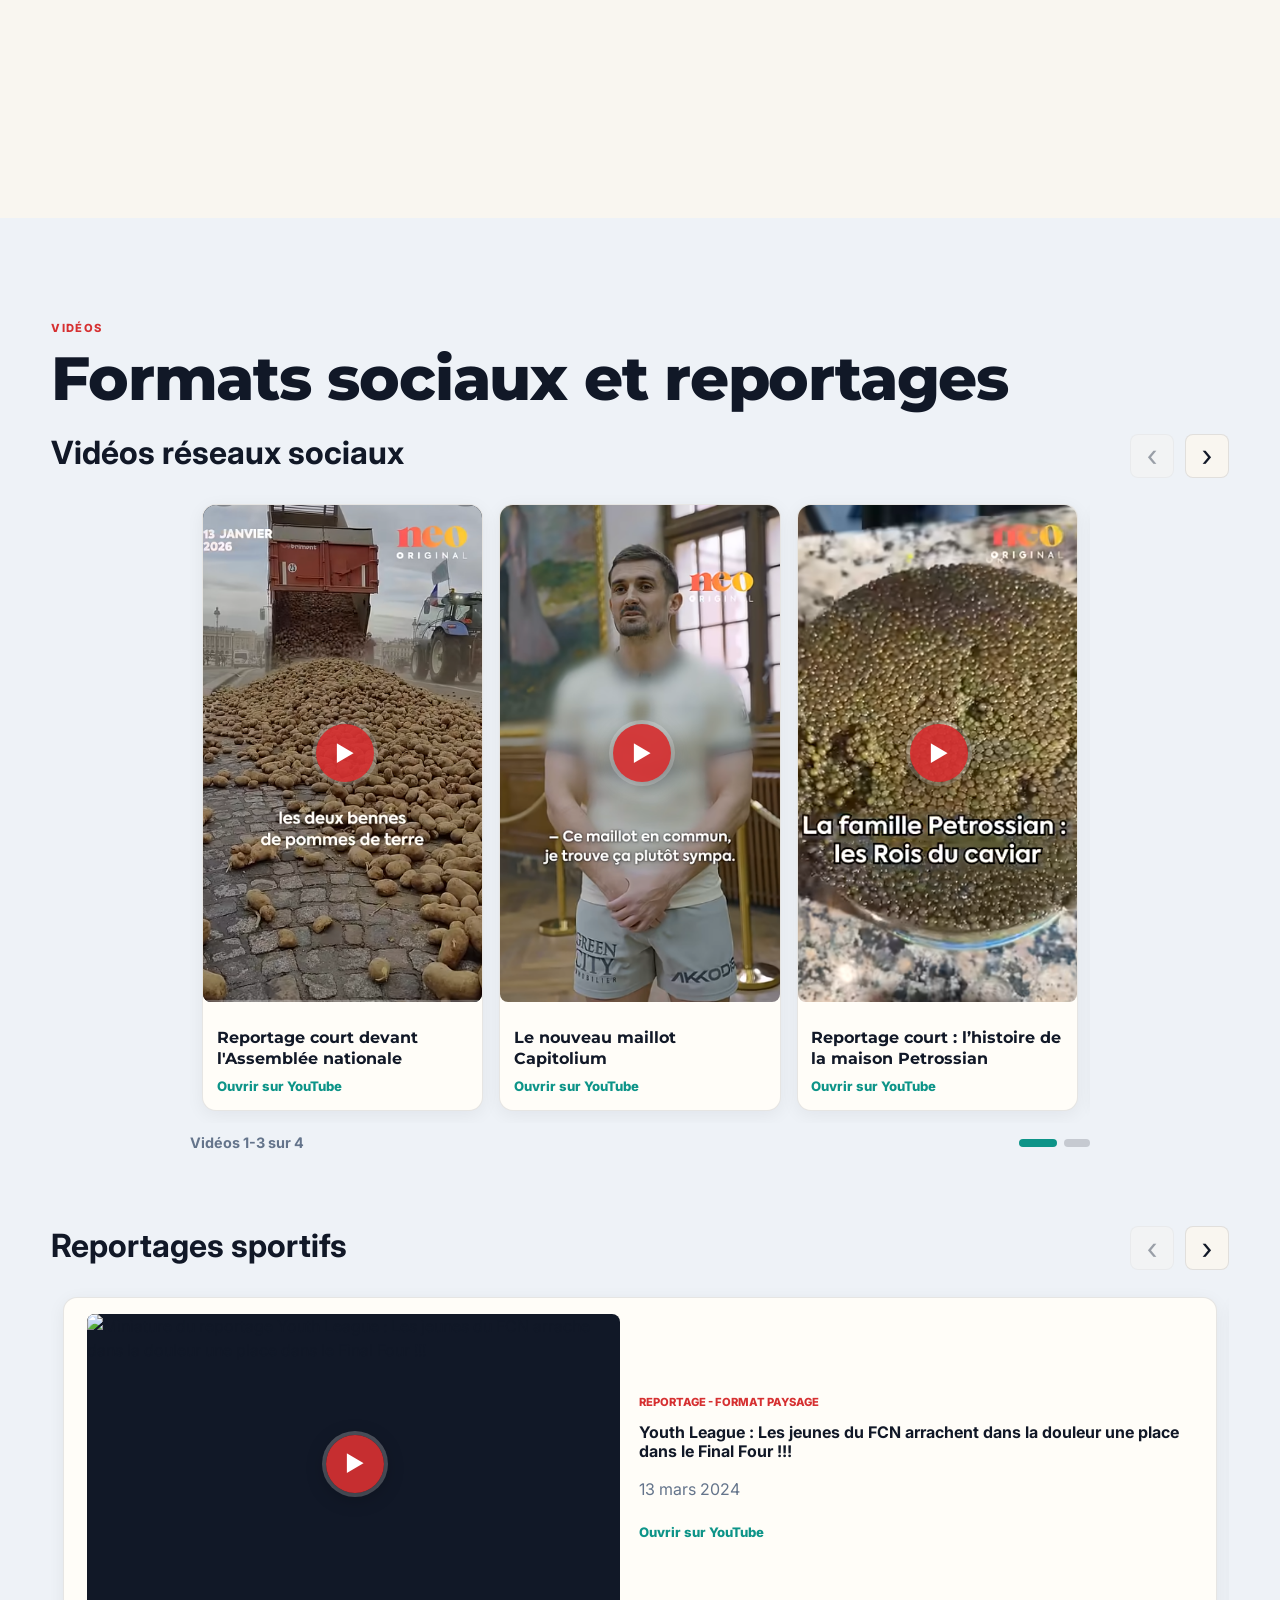
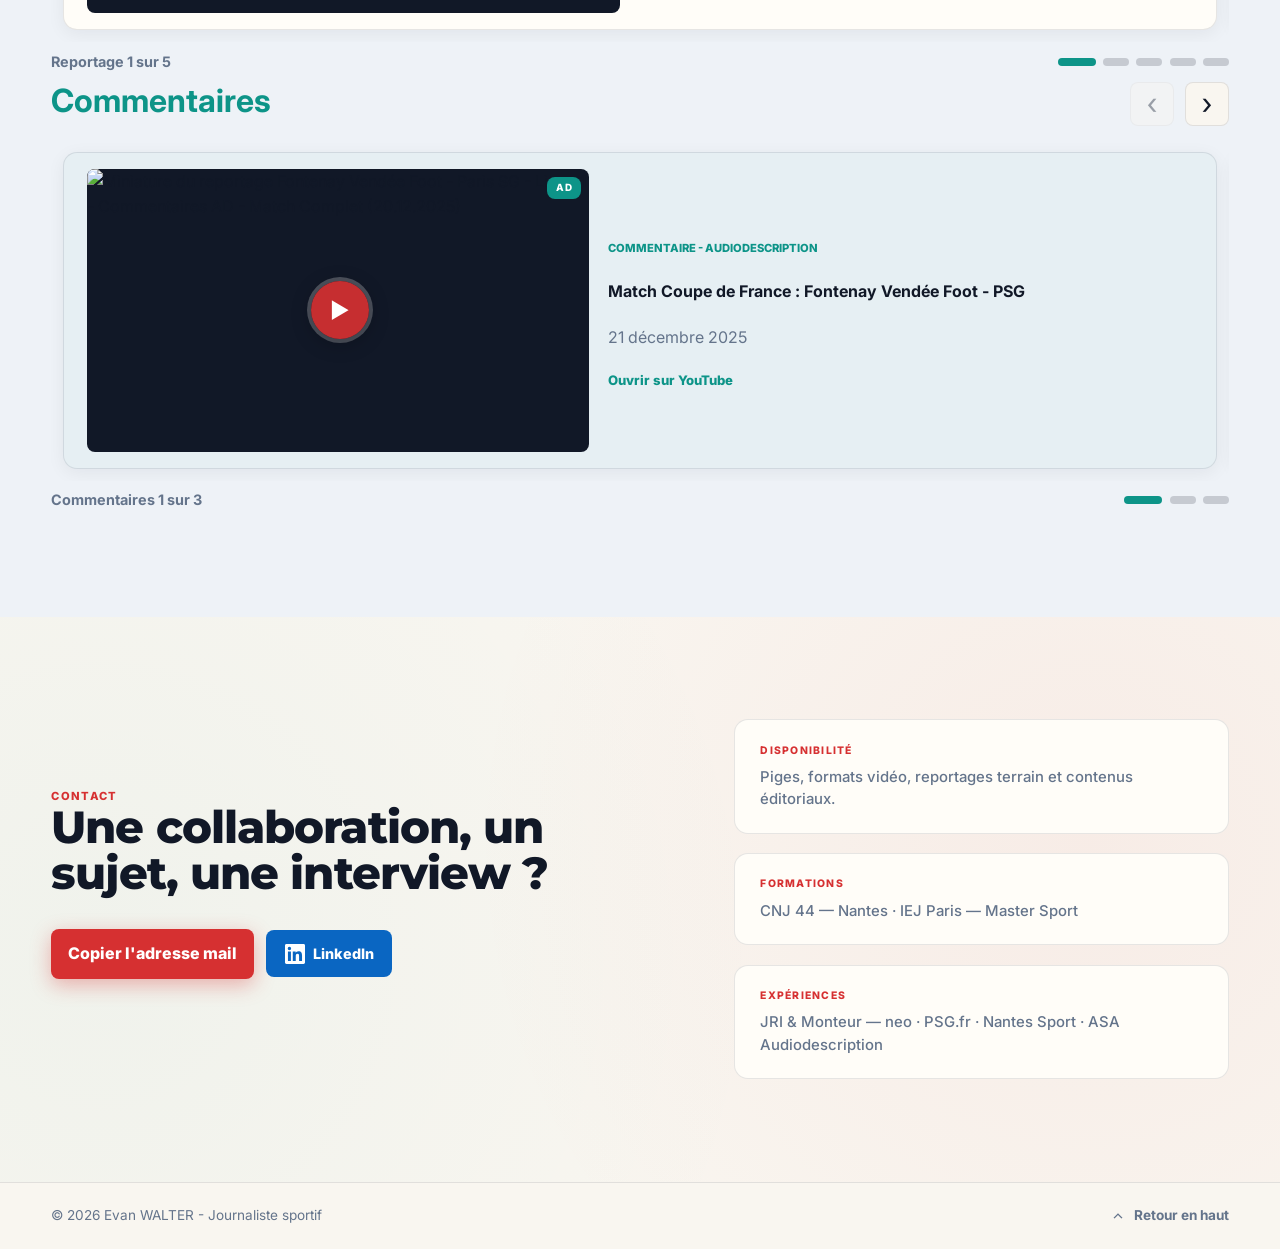
==== commit ddf2ef4e: "fix: ticker wording and menu header for articles page" ====
--- a/index.html
+++ b/index.html
@@ -36,7 +36,7 @@
       <div class="ticker" aria-hidden="true">
         <div class="ticker-track">
           <span class="ticker-item">JRI &amp; Monteur · neo TV · Paris / Nantes</span>
-          <span class="ticker-item">450+ articles publiés sur PSG.fr</span>
+          <span class="ticker-item">450+ articles publiés</span>
           <span class="ticker-item">126+ vidéos produites</span>
           <span class="ticker-item">JO Paris 2024 — reportage terrain</span>
           <span class="ticker-item">Formé au CNJ 44 &amp; IEJ Paris — Master Sport</span>
@@ -44,7 +44,7 @@
           <span class="ticker-item">FC Nantes · PSG · Neptunes Nantes · NRMV</span>
           <!-- Duplicate for seamless loop -->
           <span class="ticker-item">JRI &amp; Monteur · neo TV · Paris / Nantes</span>
-          <span class="ticker-item">450+ articles publiés sur PSG.fr</span>
+          <span class="ticker-item">450+ articles publiés</span>
           <span class="ticker-item">126+ vidéos produites</span>
           <span class="ticker-item">JO Paris 2024 — reportage terrain</span>
           <span class="ticker-item">Formé au CNJ 44 &amp; IEJ Paris — Master Sport</span>
--- a/main.css
+++ b/main.css
@@ -1091,8 +1091,10 @@
 
 .rail {
   position: relative;
-  clip-path: inset(-12px 0 -20px 0 round var(--r-lg));
+  overflow: hidden;
   border-radius: var(--r-lg);
+  width: 100%;
+  margin: 0 auto;
 }
 
 .rail-track {
@@ -1101,11 +1103,11 @@
   grid-auto-flow: column;
   gap: var(--carousel-gap);
   overflow-x: auto;
-  padding: 0.8rem 0.5rem 0.5rem;
-  margin: -0.8rem 0 0;
+  padding: 0.75rem;
   overscroll-behavior-x: contain;
   scroll-behavior: smooth;
   scroll-snap-type: x mandatory;
+  scroll-padding-inline: 0.75rem;
   scrollbar-width: none;
 }
 
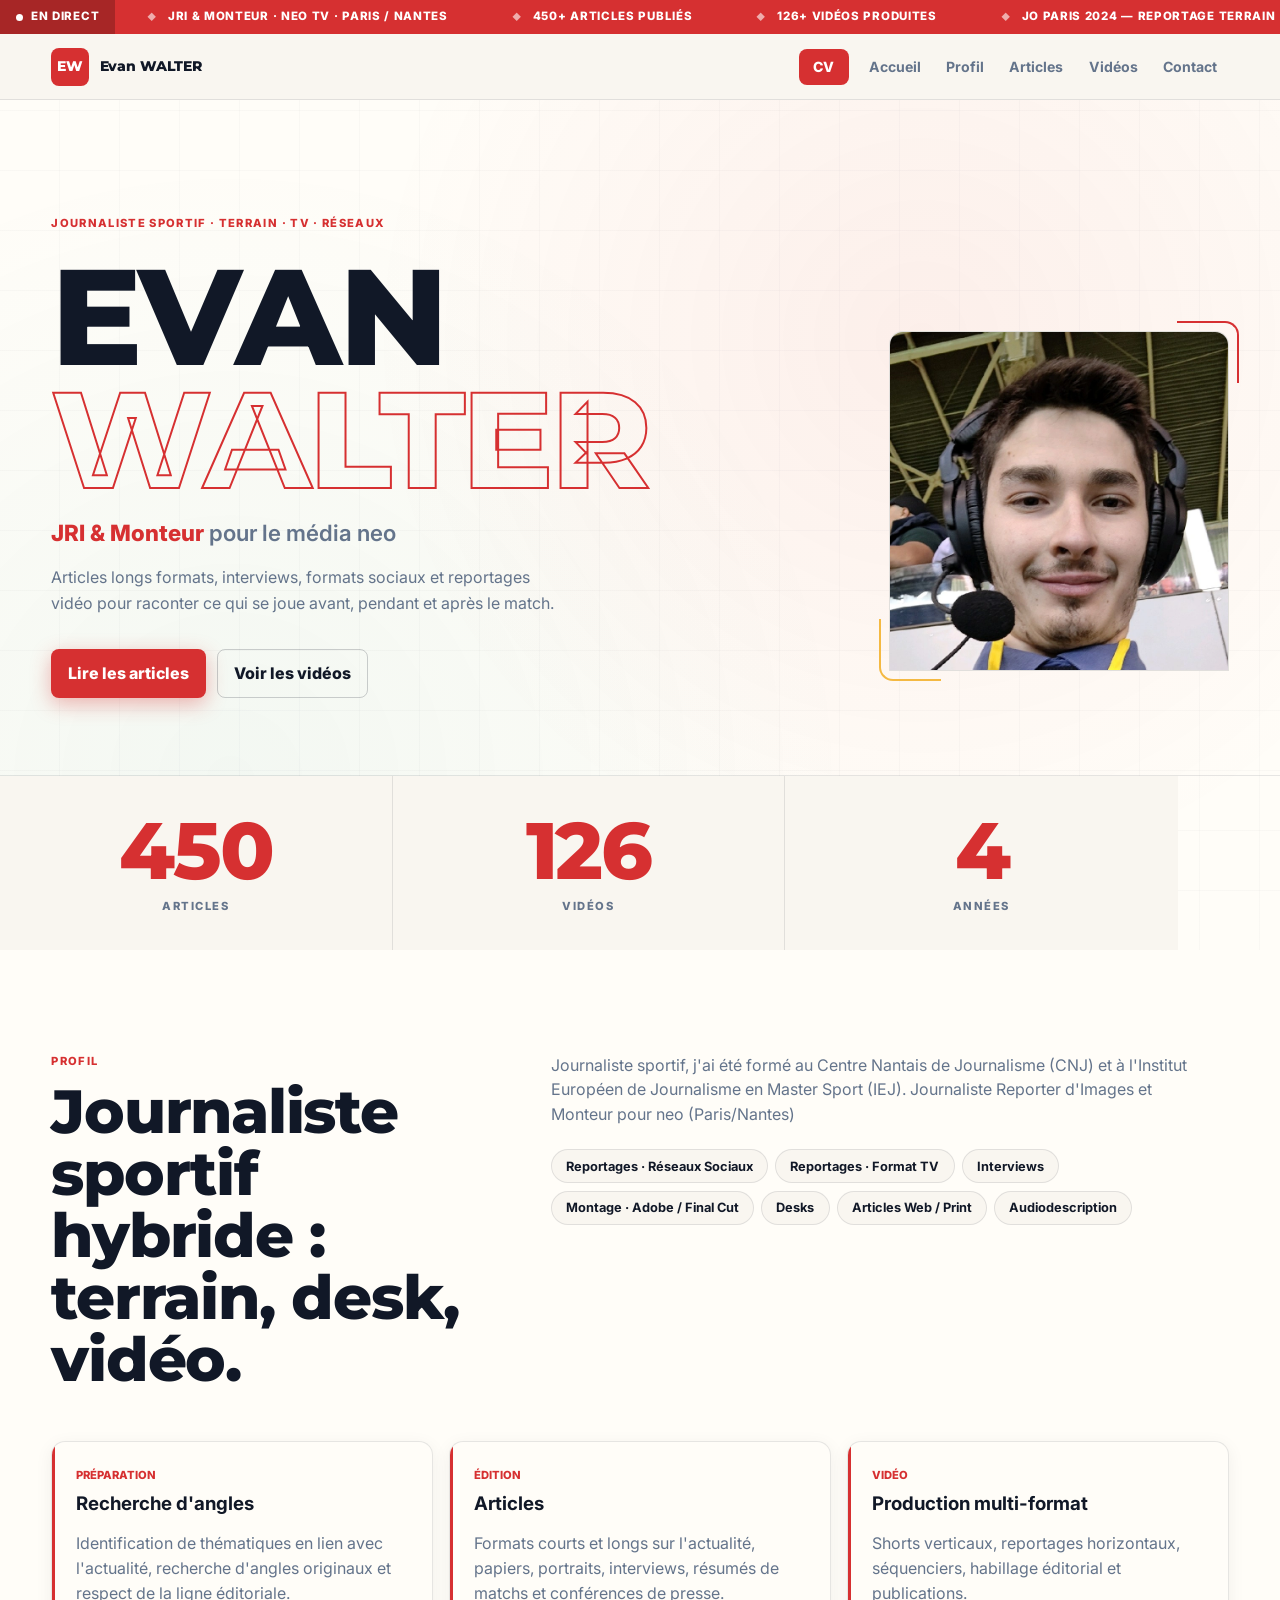
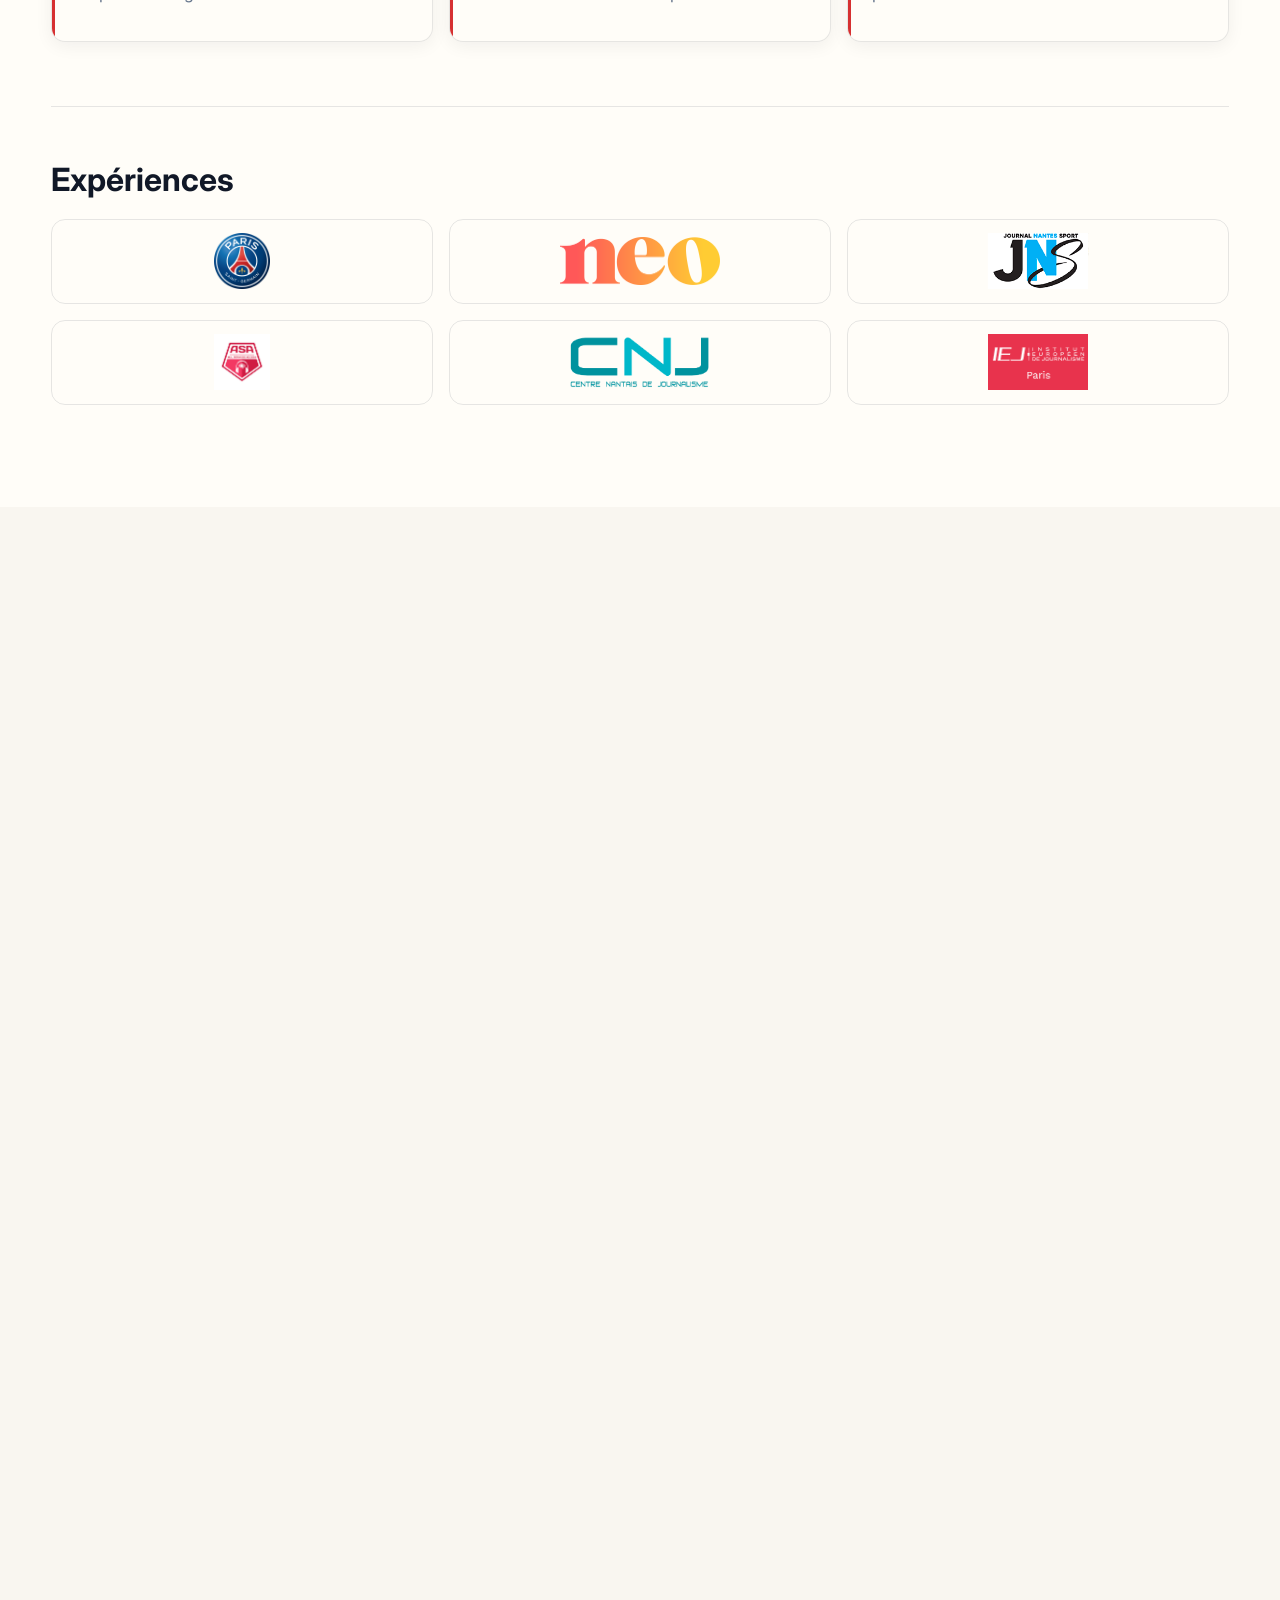
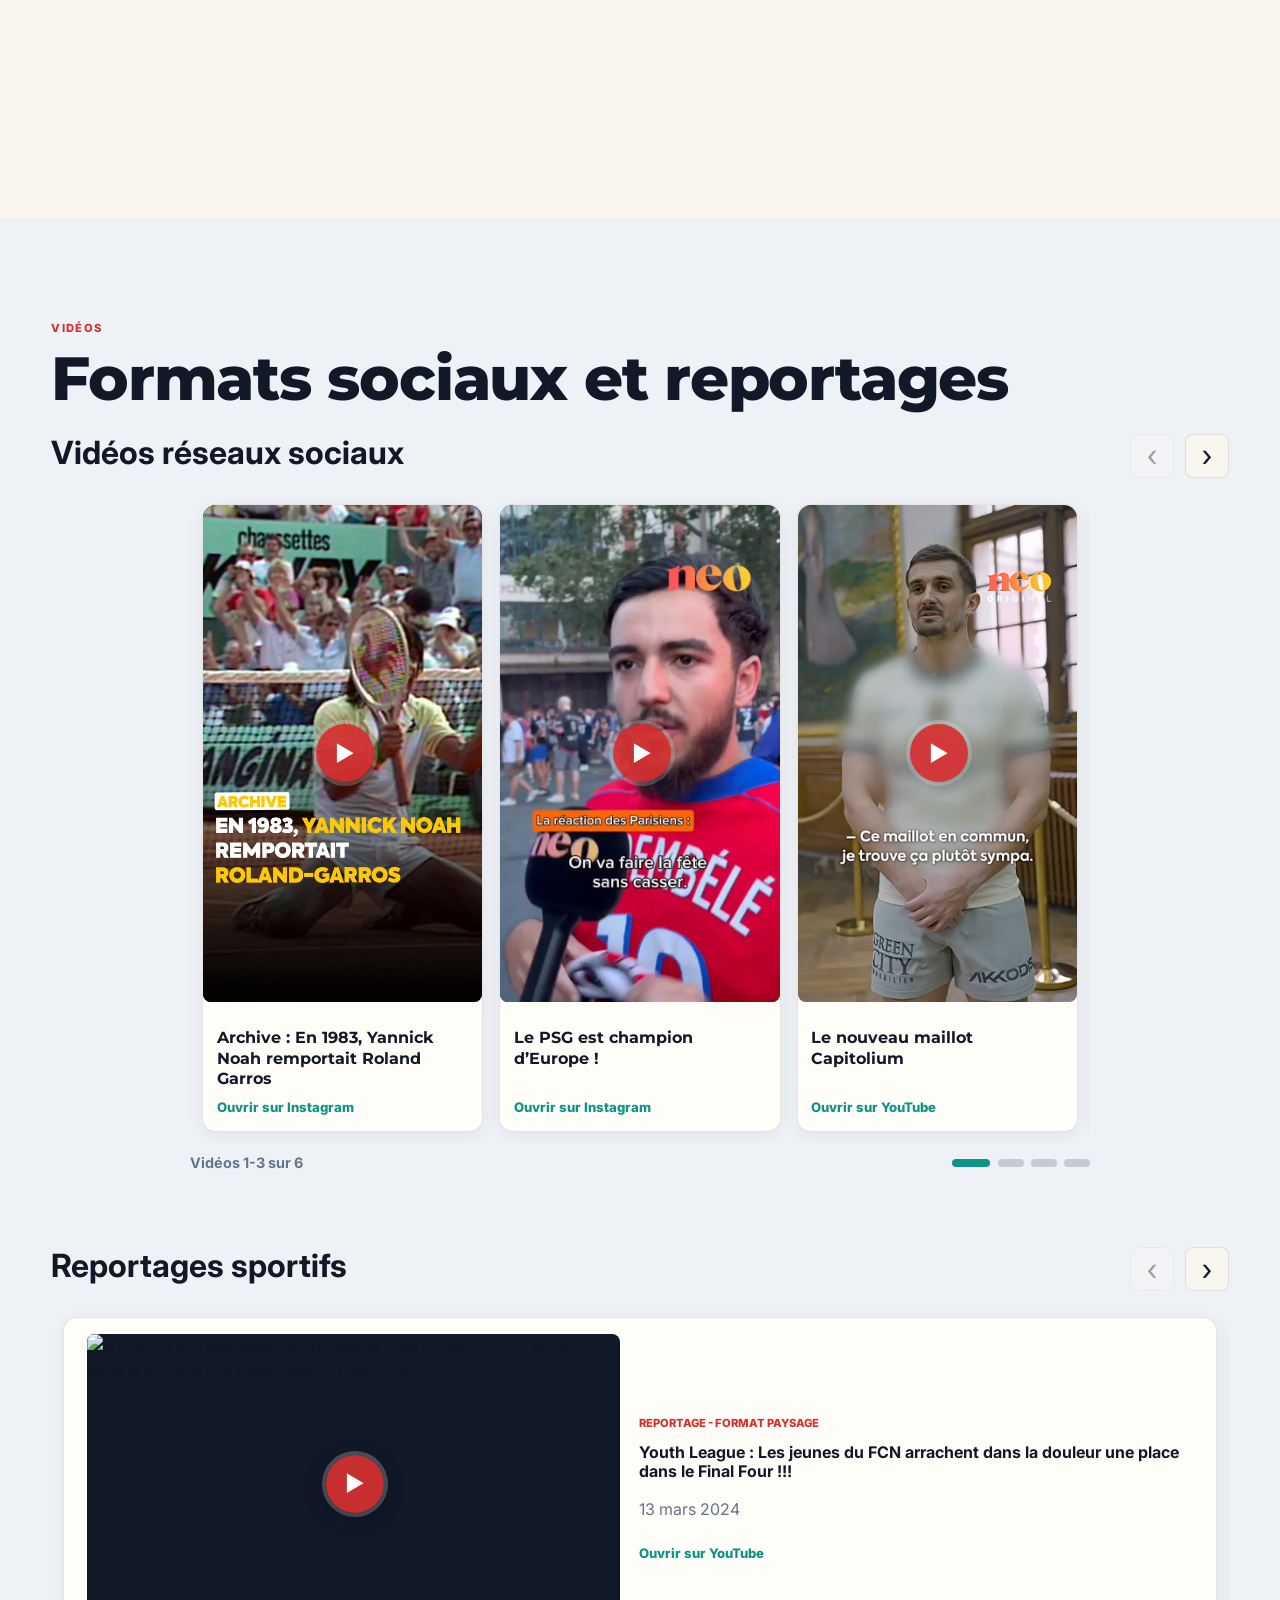
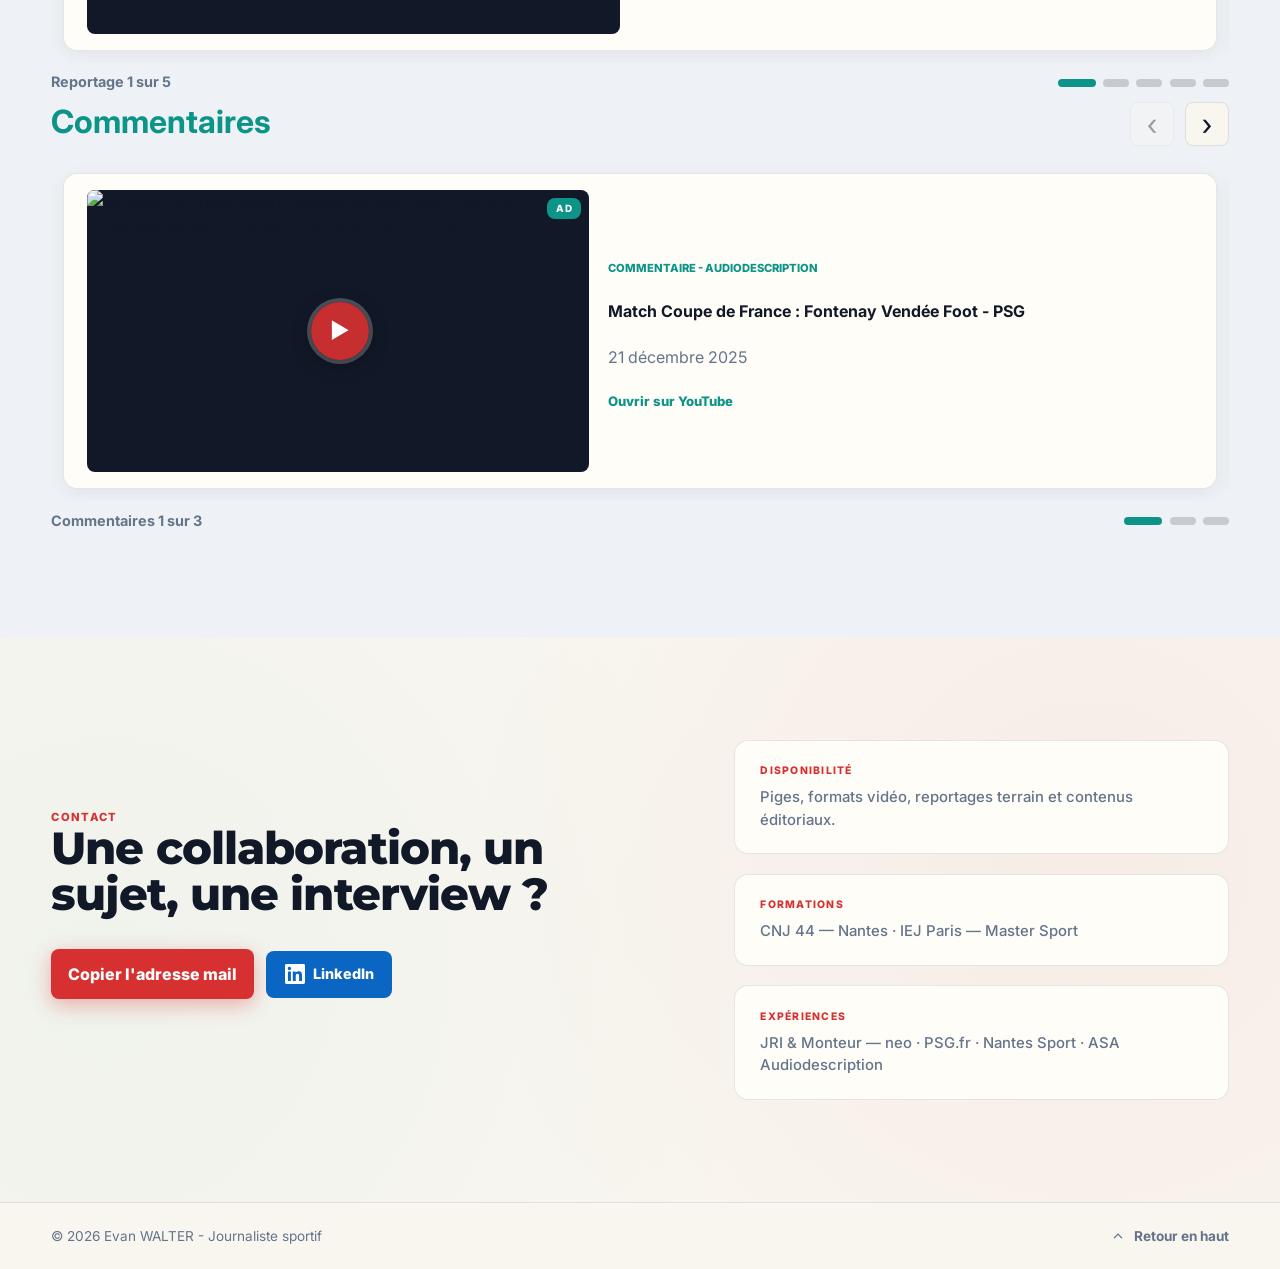
==== commit 04a5d1de: "add: psg and roland garros videos" ====
--- a/index.html
+++ b/index.html
@@ -523,31 +523,63 @@
                 <article class="short-card" data-carousel-item>
                   <div
                     class="video-embed video-embed-portrait"
-                    data-video-id="7XzrwSlrxM0"
-                    data-title="Trente tonnes de pommes de terre devant l'Assemblée nationale"
-                    data-url="https://www.youtube.com/shorts/7XzrwSlrxM0"
+                    data-video-id="DY9Wr8FsEhS"
+                    data-title="Archive : En 1983, Yannick Noah remportait Roland Garros."
+                    data-url="https://www.instagram.com/p/DY9Wr8FsEhS/"
                   >
                     <img
-                      src="./images/short_potato.png"
-                      alt="Miniature du reportage court devant l'Assemblée nationale"
+                      src="./images/short_yannick.jpg"
+                      alt="Miniature de la vidéo Archive : En 1983, Yannick Noah remportait @rolandgarros."
                       loading="lazy"
                     />
                     <button
                       class="play-overlay"
                       type="button"
-                      aria-label="Lire le reportage court devant l'Assemblée nationale"
+                      aria-label="Lire la vidéo Archive : En 1983, Yannick Noah remportait @rolandgarros."
                     >
                       <span aria-hidden="true">▶</span>
                     </button>
                   </div>
                   <div class="short-card-body">
-                    <h4>Reportage court devant l'Assemblée nationale</h4>
-                    <a
-                      class="video-fallback"
-                      href="https://www.youtube.com/shorts/7XzrwSlrxM0"
-                      target="_blank"
-                      rel="noopener"
-                      >Ouvrir sur YouTube</a
+                    <h4>Archive : En 1983, Yannick Noah remportait Roland Garros</h4>
+                    <a
+                      class="video-fallback"
+                      href="https://www.instagram.com/p/DY9Wr8FsEhS/"
+                      target="_blank"
+                      rel="noopener"
+                      >Ouvrir sur Instagram</a
+                    >
+                  </div>
+                </article>
+
+                <article class="short-card" data-carousel-item>
+                  <div
+                    class="video-embed video-embed-portrait"
+                    data-video-id="DY-izSNqSHt"
+                    data-title="Le PSG est champion d’Europe !"
+                    data-url="https://www.instagram.com/p/DY-izSNqSHt/"
+                  >
+                    <img
+                      src="./images/short_psg_victory.jpg"
+                      alt="Miniature de la vidéo Le PSG est champion d’Europe !"
+                      loading="lazy"
+                    />
+                    <button
+                      class="play-overlay"
+                      type="button"
+                      aria-label="Lire la vidéo Le PSG est champion d’Europe !"
+                    >
+                      <span aria-hidden="true">▶</span>
+                    </button>
+                  </div>
+                  <div class="short-card-body">
+                    <h4>Le PSG est champion d’Europe !</h4>
+                    <a
+                      class="video-fallback"
+                      href="https://www.instagram.com/p/DY-izSNqSHt/"
+                      target="_blank"
+                      rel="noopener"
+                      >Ouvrir sur Instagram</a
                     >
                   </div>
                 </article>
@@ -577,6 +609,38 @@
                     <a
                       class="video-fallback"
                       href="https://www.youtube.com/shorts/28LAye9Mpcw"
+                      target="_blank"
+                      rel="noopener"
+                      >Ouvrir sur YouTube</a
+                    >
+                  </div>
+                </article>
+
+                <article class="short-card" data-carousel-item>
+                  <div
+                    class="video-embed video-embed-portrait"
+                    data-video-id="7XzrwSlrxM0"
+                    data-title="Trente tonnes de pommes de terre devant l'Assemblée nationale"
+                    data-url="https://www.youtube.com/shorts/7XzrwSlrxM0"
+                  >
+                    <img
+                      src="./images/short_potato.png"
+                      alt="Miniature du reportage court devant l'Assemblée nationale"
+                      loading="lazy"
+                    />
+                    <button
+                      class="play-overlay"
+                      type="button"
+                      aria-label="Lire le reportage court devant l'Assemblée nationale"
+                    >
+                      <span aria-hidden="true">▶</span>
+                    </button>
+                  </div>
+                  <div class="short-card-body">
+                    <h4>Reportage court devant l'Assemblée nationale</h4>
+                    <a
+                      class="video-fallback"
+                      href="https://www.youtube.com/shorts/7XzrwSlrxM0"
                       target="_blank"
                       rel="noopener"
                       >Ouvrir sur YouTube</a
--- a/main.css
+++ b/main.css
@@ -225,10 +225,7 @@
   color: var(--ink);
   background: rgba(13, 148, 136, 0.1);
 }
-body:has(.articles-page) .site-header .nav-toggle {
-  border-color: var(--line);
-  color: var(--ink);
-}
+
 
 .header-grid {
   display: flex;
@@ -367,6 +364,45 @@
   color: var(--white);
   transform: translateY(-1px);
 }
+
+/* Supprimer le surlignage tactile mobile et harmoniser focus/active
+   pour le bouton Menu (nav-toggle), CV et les flèches (.icon-btn) */
+.nav-toggle,
+.nav-cv,
+.icon-btn {
+  -webkit-tap-highlight-color: transparent;
+}
+
+.nav-toggle:focus-visible,
+.nav-toggle:active,
+.nav-cv:focus-visible,
+.nav-cv:active,
+.icon-btn:focus-visible,
+.icon-btn:not([disabled]):active,
+.icon-btn:not([aria-disabled="true"]):active {
+  outline: none;
+  border-radius: var(--radius);
+}
+
+.nav-toggle:active,
+.nav-cv:active,
+.icon-btn:not([disabled]):active,
+.icon-btn:not([aria-disabled="true"]):active {
+  background: var(--red-2);
+  color: var(--white);
+}
+
+/* Keep nav-toggle text white when menu is open (aria-expanded) */
+.nav-toggle[aria-expanded="true"],
+.nav-toggle[aria-expanded="true"]:focus-visible,
+.nav-toggle[aria-expanded="true"]:active {
+  background: var(--red-2);
+  color: var(--white);
+  border-radius: var(--radius);
+}
+
+/* On Articles page the header is light; ensure nav-toggle text becomes white when open */
+
 
 .hero {
   position: relative;
@@ -496,6 +532,8 @@
 .btn {
   padding: 0.72rem 1rem;
   border: 1px solid transparent;
+  outline: none;
+  -webkit-tap-highlight-color: transparent;
 }
 
 .btn-primary {
@@ -507,6 +545,16 @@
 .btn-primary:hover {
   background: var(--red-2);
   box-shadow: 0 12px 32px rgba(214, 48, 49, 0.45);
+}
+
+.btn-primary.copied,
+.btn-primary.copied:hover,
+.btn-primary.copied:focus-visible {
+  background: var(--teal);
+  box-shadow: 0 8px 24px rgba(13, 148, 136, 0.4);
+  transition:
+    background 0.2s ease,
+    box-shadow 0.2s ease;
 }
 
 .btn-outline {
@@ -1082,6 +1130,11 @@
 .icon-btn:disabled {
   cursor: default;
   opacity: 0.38;
+}
+
+.icon-btn[disabled],
+.icon-btn[aria-disabled="true"] {
+  pointer-events: none;
 }
 
 .article-carousel {
@@ -1449,7 +1502,7 @@
   align-items: center;
   border: 1px solid var(--line);
   border-radius: var(--r-lg);
-  background: rgba(13, 148, 136, 0.03);
+  background: var(--paper-2);
   box-shadow: 0 4px 18px rgba(17, 24, 39, 0.06);
   transition:
     transform 0.24s,
@@ -1458,7 +1511,7 @@
 
 .comment-card:hover {
   transform: translateY(-3px);
-  box-shadow: 0 12px 36px rgba(13, 148, 136, 0.12);
+  box-shadow: 0 12px 36px rgba(17, 24, 39, 0.12);
 }
 
 .comment-card .meta {
@@ -2147,6 +2200,23 @@
   color: var(--red);
 }
 
+/* Harmonisation focus/active pour les boutons de catégorie (mobile) */
+.cat-btn {
+  -webkit-tap-highlight-color: transparent;
+}
+
+.cat-btn:focus-visible,
+.cat-btn:active {
+  outline: none;
+  border-radius: 999px;
+}
+
+.cat-btn:active {
+  background: rgba(214, 48, 49, 0.07);
+  color: var(--red);
+  border-color: var(--red);
+}
+
 @media (max-width: 980px) {
   .articles-hero-grid {
     grid-template-columns: 1fr;
@@ -2187,12 +2257,22 @@
   }
 
   .pagination {
-    display: grid;
-    grid-template-columns: repeat(3, minmax(0, 1fr));
+    flex-wrap: nowrap;
+    overflow-x: auto;
+    -webkit-overflow-scrolling: touch;
+    scrollbar-width: none;
+    justify-content: safe center;
+    padding-bottom: 2px;
+  }
+
+  .pagination::-webkit-scrollbar {
+    display: none;
   }
 
   .pagination .btn {
-    width: 100%;
+    flex-shrink: 0;
+    padding: 0.55rem 0.6rem;
+    min-width: 40px;
   }
 
   /* Keep subsection carousel nav buttons side by side (never stacked) */
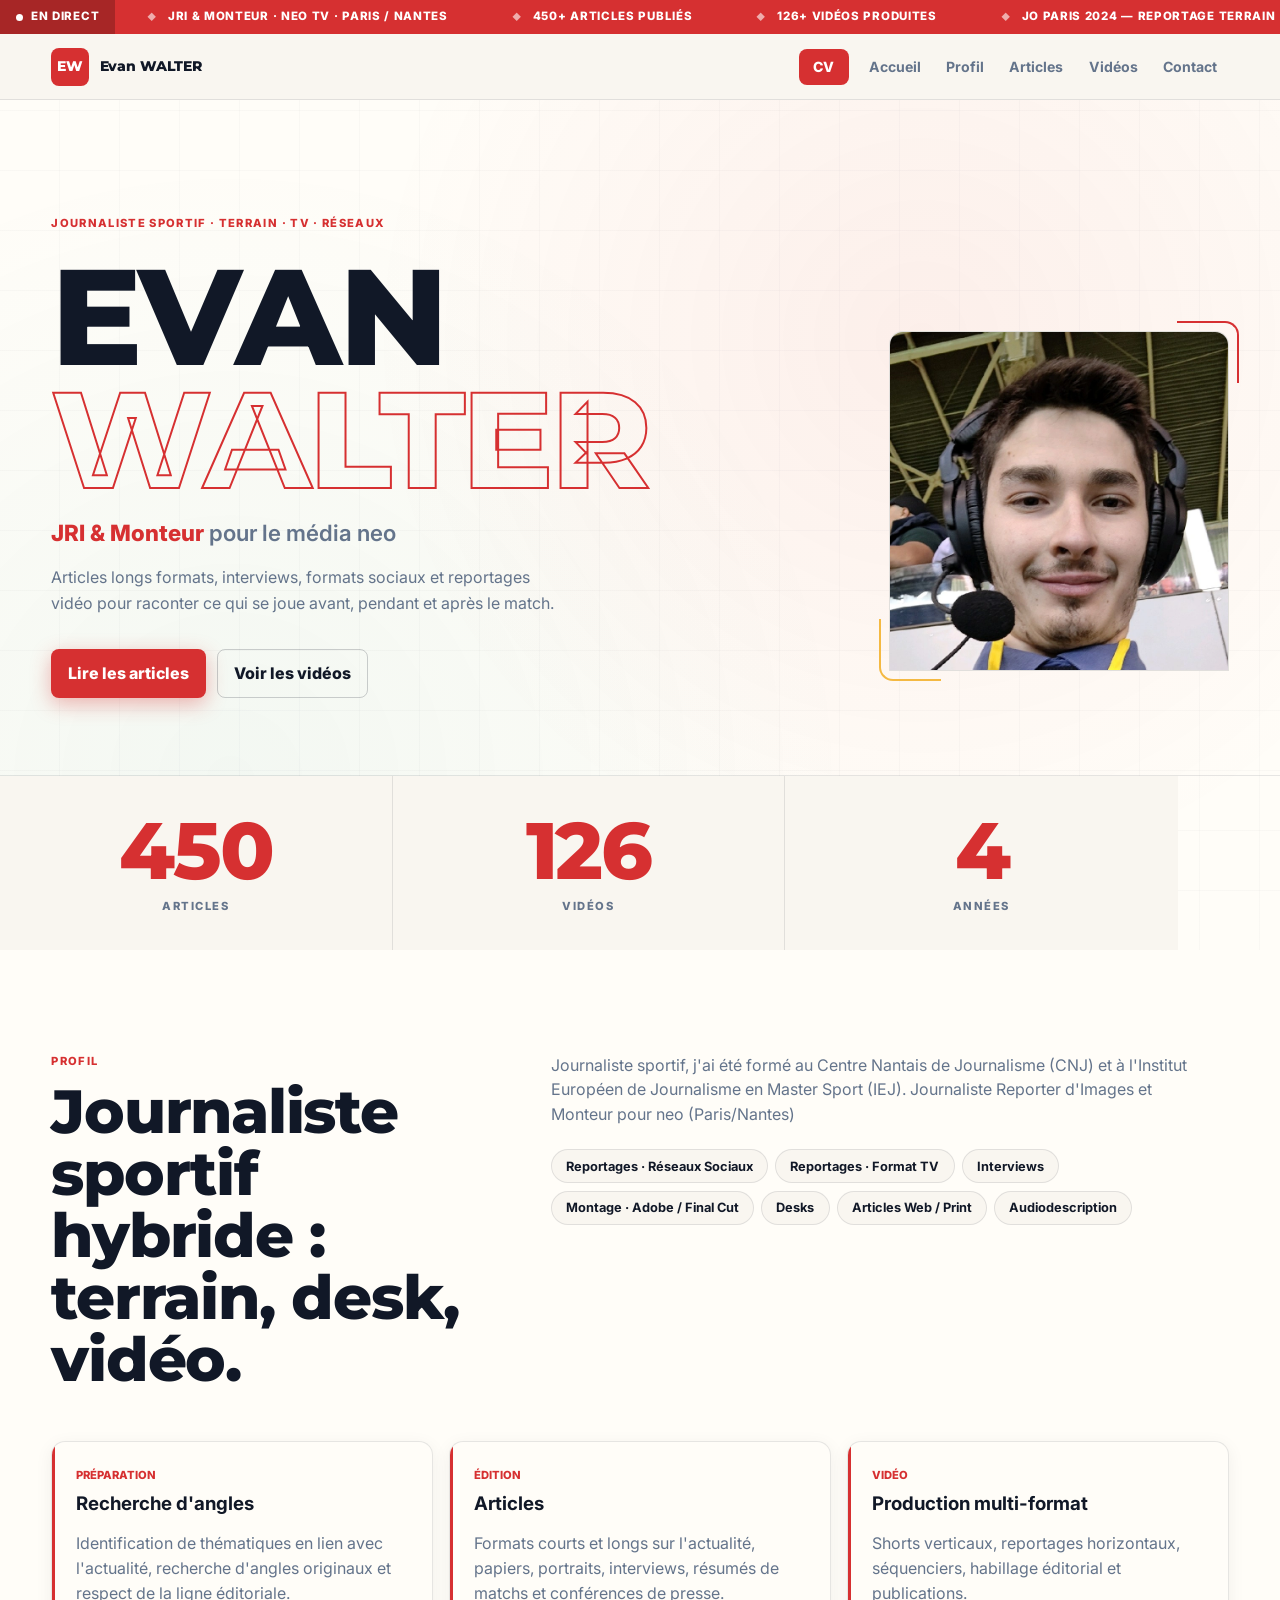
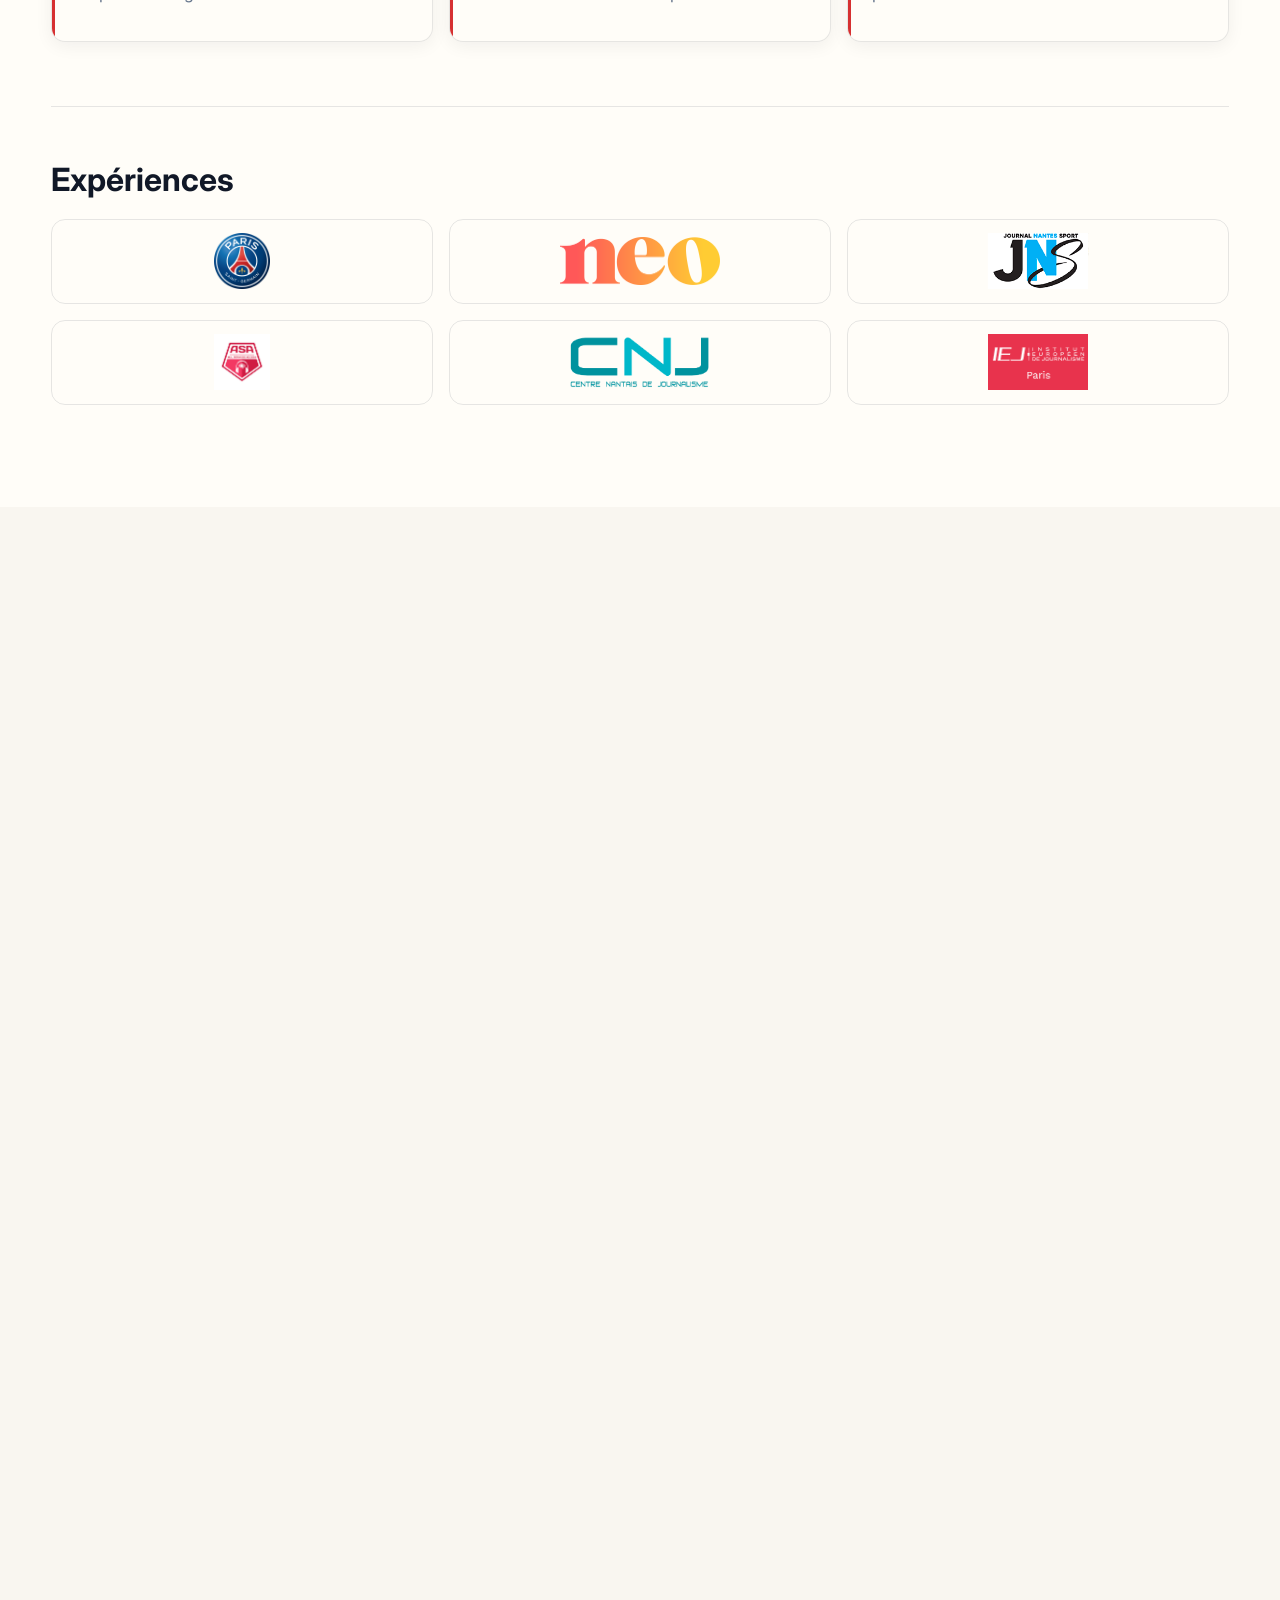
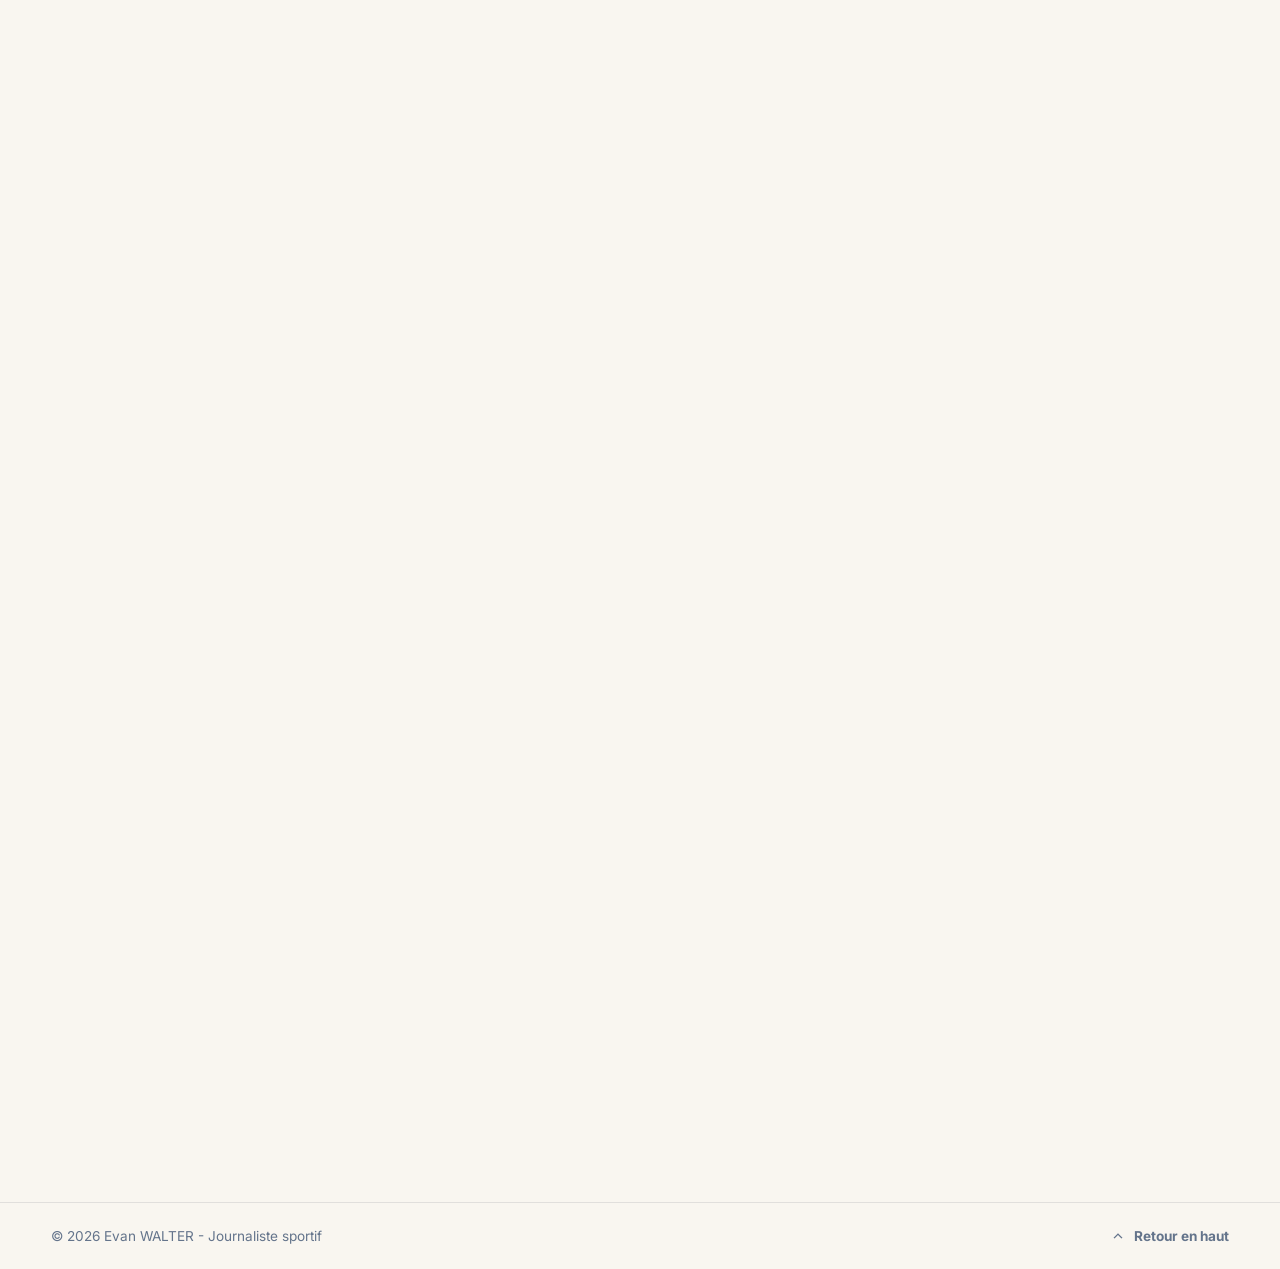
==== commit e1b35752: "add: cyprien and psg victory" ====
--- a/index.html
+++ b/index.html
@@ -555,25 +555,57 @@
                 <article class="short-card" data-carousel-item>
                   <div
                     class="video-embed video-embed-portrait"
-                    data-video-id="DY-izSNqSHt"
-                    data-title="Le PSG est champion d’Europe !"
-                    data-url="https://www.instagram.com/p/DY-izSNqSHt/"
+                    data-video-id="DY-VpPcK6UL"
+                    data-title="Le PSG est Champion d’Europe !"
+                    data-url="https://www.instagram.com/p/DY-VpPcK6UL/"
                   >
                     <img
                       src="./images/short_psg_victory.jpg"
-                      alt="Miniature de la vidéo Le PSG est champion d’Europe !"
+                      alt="Miniature de la vidéo Le PSG est Champion d’Europe !"
                       loading="lazy"
                     />
                     <button
                       class="play-overlay"
                       type="button"
-                      aria-label="Lire la vidéo Le PSG est champion d’Europe !"
+                      aria-label="Lire la vidéo Le PSG est Champion d’Europe !"
                     >
                       <span aria-hidden="true">▶</span>
                     </button>
                   </div>
                   <div class="short-card-body">
-                    <h4>Le PSG est champion d’Europe !</h4>
+                    <h4>Le PSG est Champion d’Europe !</h4>
+                    <a
+                      class="video-fallback"
+                      href="https://www.instagram.com/p/DY-VpPcK6UL/"
+                      target="_blank"
+                      rel="noopener"
+                      >Ouvrir sur Instagram</a
+                    >
+                  </div>
+                </article>
+
+                <article class="short-card" data-carousel-item>
+                  <div
+                    class="video-embed video-embed-portrait"
+                    data-video-id="DY-izSNqSHt"
+                    data-title="La réaction des supporters du PSG !"
+                    data-url="https://www.instagram.com/p/DY-izSNqSHt/"
+                  >
+                    <img
+                      src="./images/short_psg_supporter_reaction.jpg"
+                      alt="Miniature de la vidéo La réaction des supporters du PSG !"
+                      loading="lazy"
+                    />
+                    <button
+                      class="play-overlay"
+                      type="button"
+                      aria-label="Lire la vidéo La réaction des supporters du PSG !"
+                    >
+                      <span aria-hidden="true">▶</span>
+                    </button>
+                  </div>
+                  <div class="short-card-body">
+                    <h4>La réaction des supporters du PSG !</h4>
                     <a
                       class="video-fallback"
                       href="https://www.instagram.com/p/DY-izSNqSHt/"
@@ -609,6 +641,38 @@
                     <a
                       class="video-fallback"
                       href="https://www.youtube.com/shorts/28LAye9Mpcw"
+                      target="_blank"
+                      rel="noopener"
+                      >Ouvrir sur YouTube</a
+                    >
+                  </div>
+                </article>
+
+                <article class="short-card" data-carousel-item>
+                  <div
+                    class="video-embed video-embed-portrait"
+                    data-video-id="R_f5b1Ee26U"
+                    data-title="Cyprien, l'ancien maître de midi est aussi chef d'orchestre !"
+                    data-url="https://www.youtube.com/shorts/R_f5b1Ee26U"
+                  >
+                    <img
+                      src="./images/short_cyprien.jpg"
+                      alt="Miniature de la vidéo Cyprien, l'ancien maître de midi est aussi chef d'orchestre !"
+                      loading="lazy"
+                    />
+                    <button
+                      class="play-overlay"
+                      type="button"
+                      aria-label="Lire la vidéo Cyprien, l'ancien maître de midi est aussi chef d'orchestre !"
+                    >
+                      <span aria-hidden="true">▶</span>
+                    </button>
+                  </div>
+                  <div class="short-card-body">
+                    <h4>Cyprien, l'ancien maître de midi est aussi chef d'orchestre !</h4>
+                    <a
+                      class="video-fallback"
+                      href="https://www.youtube.com/shorts/R_f5b1Ee26U"
                       target="_blank"
                       rel="noopener"
                       >Ouvrir sur YouTube</a
